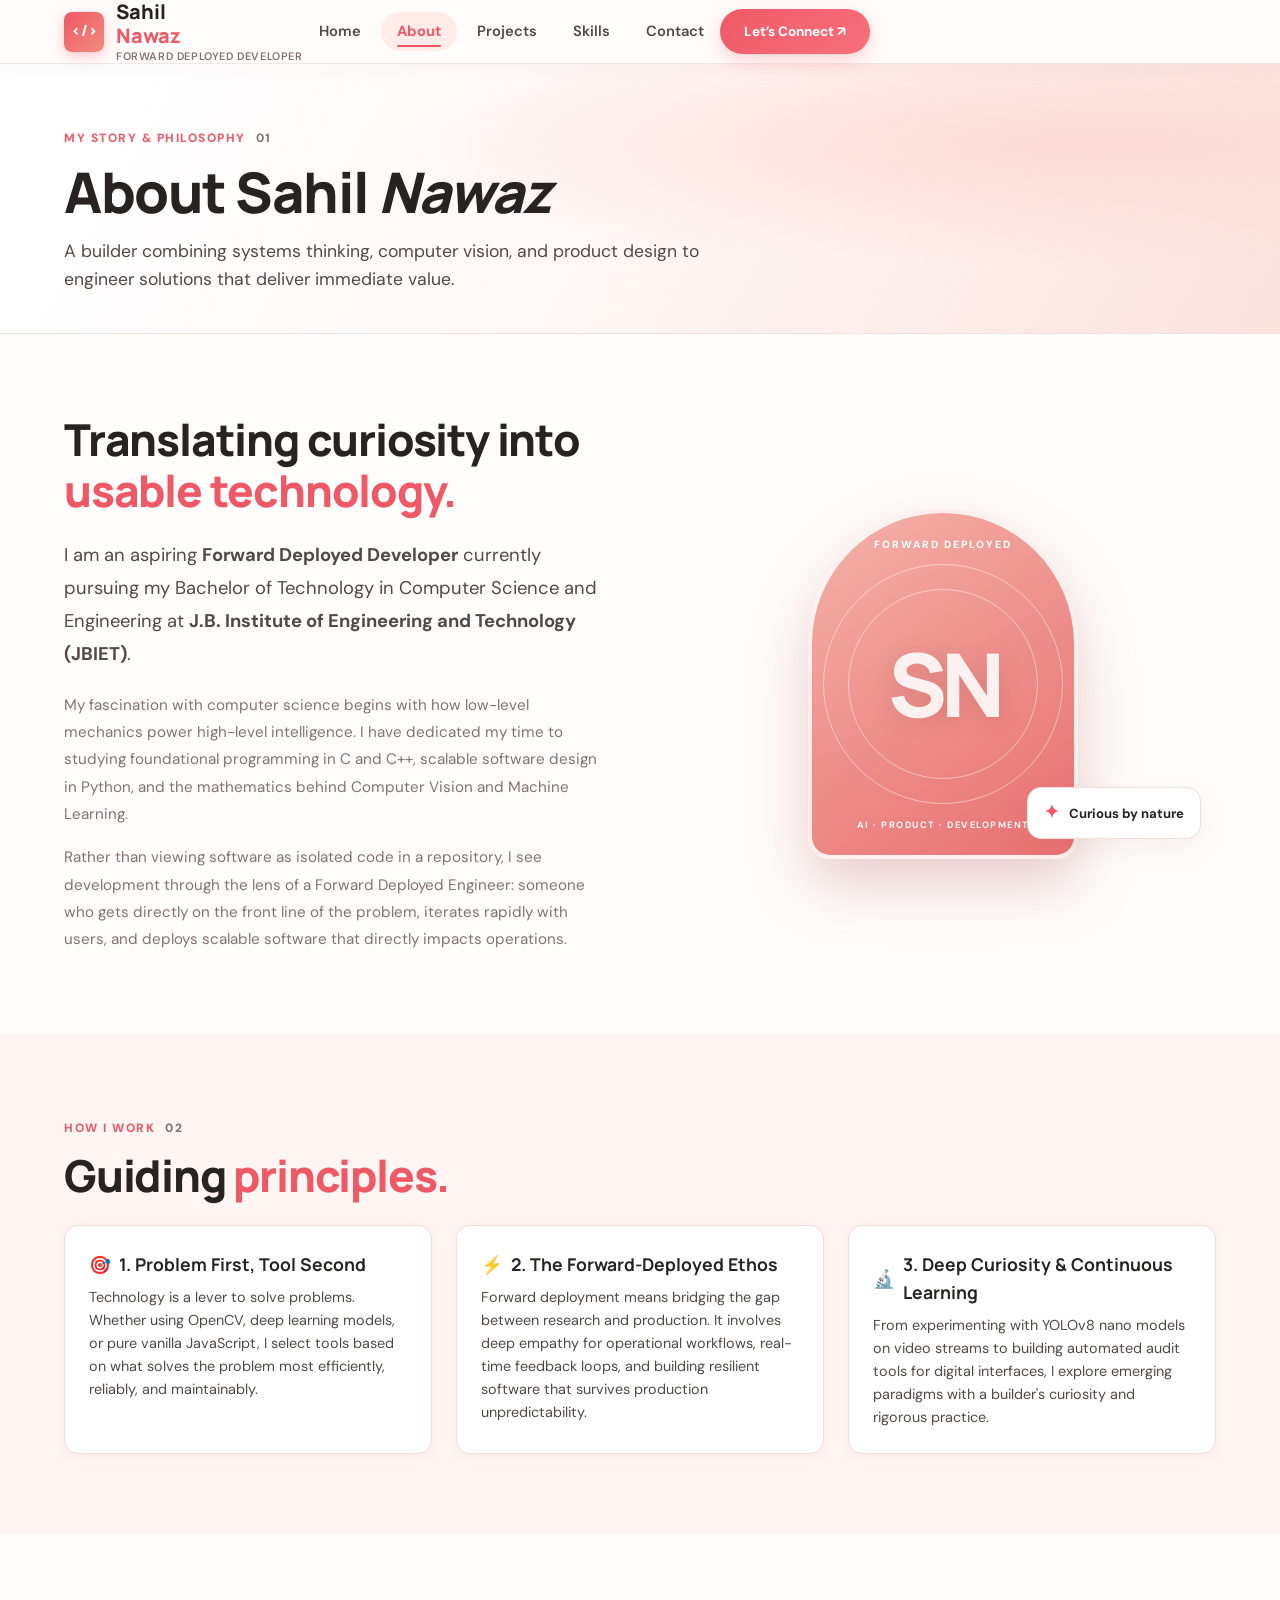
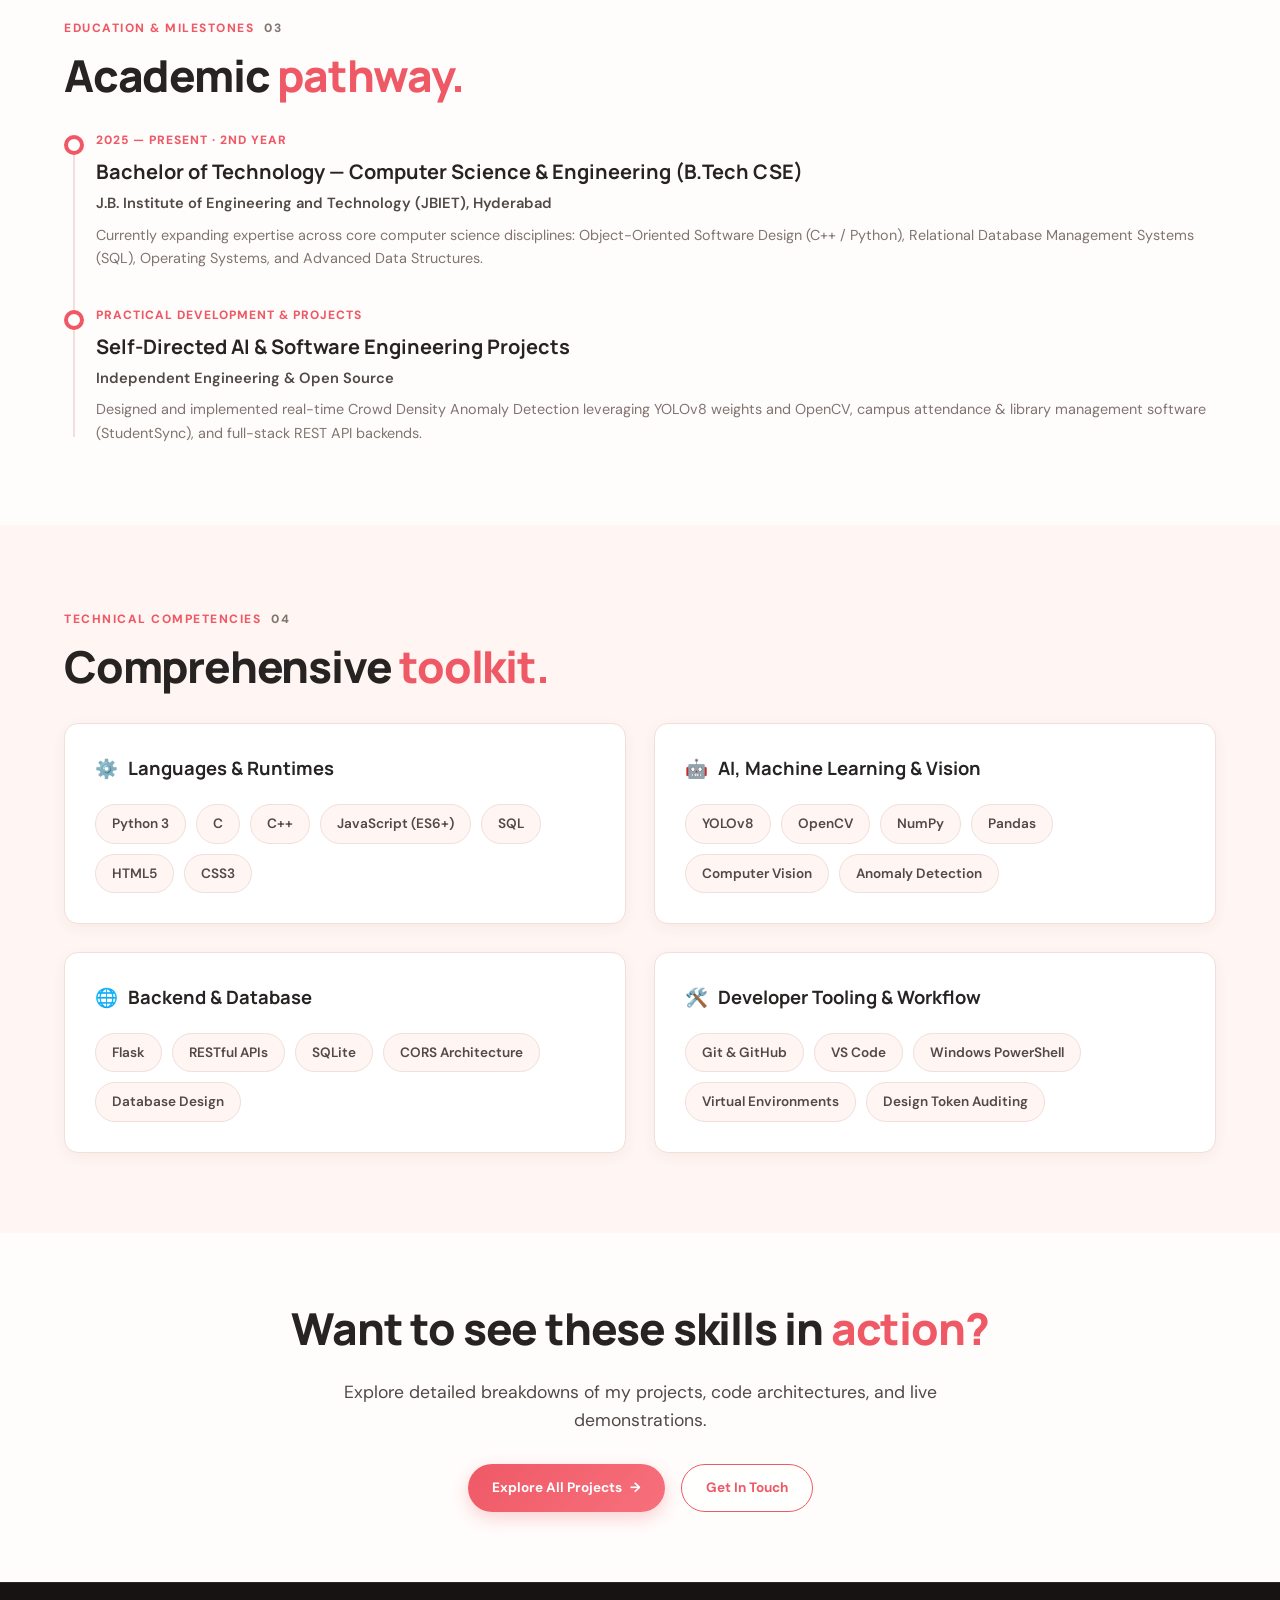
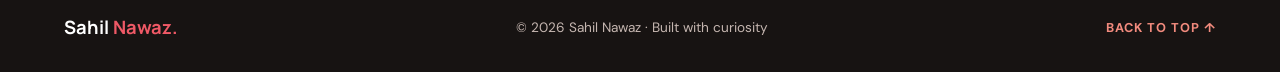
==== frontend/about.html @ 77278b0f "feat: complete initial portfolio with responsive navbar and premium hero section" ====
<!DOCTYPE html>
<html lang="en">
<head>
  <meta charset="UTF-8">
  <meta name="viewport" content="width=device-width, initial-scale=1.0">
  <meta name="description" content="About Sahil Nawaz — Forward Deployed Developer, AI enthusiast, and Computer Science student at JBIET.">
  <title>About | Sahil Nawaz — Forward Deployed Developer</title>

  <!-- Google Fonts: Manrope & DM Sans -->
  <link rel="preconnect" href="https://fonts.googleapis.com">
  <link rel="preconnect" href="https://fonts.gstatic.com" crossorigin>
  <link href="https://fonts.googleapis.com/css2?family=DM+Sans:ital,opsz,wght@0,9..40,400;0,9..40,500;0,9..40,600;0,9..40,700;1,9..40,400&family=Manrope:wght@400;500;600;700;800&display=swap" rel="stylesheet">

  <link rel="stylesheet" href="css/style.css">
</head>
<body>

  <!-- Site Navigation -->
  <header class="site-header">
    <div class="container site-nav">
      <a href="index.html" class="logo">
        <span class="logo-badge">&lt;/&gt;</span>
        <span class="logo-text">
          Sahil <b>Nawaz</b>
          <small>Forward Deployed Developer</small>
        </span>
      </a>

      <button class="menu-toggle" aria-label="Toggle Navigation Menu">☰</button>

      <nav class="nav-links">
        <a href="index.html" class="nav-link">Home</a>
        <a href="about.html" class="nav-link active">About</a>
        <a href="projects.html" class="nav-link">Projects</a>
        <a href="index.html#skills" class="nav-link">Skills</a>
        <a href="index.html#contact" class="nav-link">Contact</a>
      </nav>

      <div class="nav-actions">
        <a href="index.html#contact" class="btn-primary">Let’s Connect ↗</a>
      </div>
    </div>
  </header>

  <main>
    <!-- Page Hero Banner -->
    <section class="page-hero">
      <div class="container">
        <div class="section-label">MY STORY & PHILOSOPHY <span>01</span></div>
        <h1 class="page-hero-title">About Sahil <em>Nawaz</em></h1>
        <p class="page-hero-subtitle">
          A builder combining systems thinking, computer vision, and product design to engineer solutions that deliver immediate value.
        </p>
      </div>
    </section>

    <!-- Bio & Background Details -->
    <section class="section-wrapper">
      <div class="container">
        <div class="about-grid">
          <div>
            <h2 class="section-heading">Translating curiosity into <em>usable technology.</em></h2>
            <p class="about-lead">
              I am an aspiring <strong>Forward Deployed Developer</strong> currently pursuing my Bachelor of Technology in Computer Science and Engineering at <strong>J.B. Institute of Engineering and Technology (JBIET)</strong>.
            </p>
            <p class="about-details" style="margin-bottom: 16px;">
              My fascination with computer science begins with how low-level mechanics power high-level intelligence. I have dedicated my time to studying foundational programming in C and C++, scalable software design in Python, and the mathematics behind Computer Vision and Machine Learning.
            </p>
            <p class="about-details">
              Rather than viewing software as isolated code in a repository, I see development through the lens of a Forward Deployed Engineer: someone who gets directly on the front line of the problem, iterates rapidly with users, and deploys scalable software that directly impacts operations.
            </p>
          </div>

          <div class="about-visual-wrap">
            <div class="profile-art">
              <span class="profile-tag">FORWARD DEPLOYED</span>
              <div class="profile-initials">SN</div>
              <small class="profile-subtag">AI · PRODUCT · DEVELOPMENT</small>
            </div>
            <div class="floating-chip chip-about-1">
              <b>✦</b>
              <span>Curious by nature</span>
            </div>
          </div>
        </div>
      </div>
    </section>

    <!-- Core Philosophy Cards -->
    <section class="section-wrapper section-alt">
      <div class="container">
        <div class="section-label">HOW I WORK <span>02</span></div>
        <h2 class="section-heading">Guiding <em>principles.</em></h2>

        <div class="project-grid">
          <div class="about-feature-box">
            <h4><span>🎯</span> 1. Problem First, Tool Second</h4>
            <p>Technology is a lever to solve problems. Whether using OpenCV, deep learning models, or pure vanilla JavaScript, I select tools based on what solves the problem most efficiently, reliably, and maintainably.</p>
          </div>

          <div class="about-feature-box">
            <h4><span>⚡</span> 2. The Forward-Deployed Ethos</h4>
            <p>Forward deployment means bridging the gap between research and production. It involves deep empathy for operational workflows, real-time feedback loops, and building resilient software that survives production unpredictability.</p>
          </div>

          <div class="about-feature-box">
            <h4><span>🔬</span> 3. Deep Curiosity & Continuous Learning</h4>
            <p>From experimenting with YOLOv8 nano models on video streams to building automated audit tools for digital interfaces, I explore emerging paradigms with a builder's curiosity and rigorous practice.</p>
          </div>
        </div>
      </div>
    </section>

    <!-- Detailed Education & Academic Journey -->
    <section class="section-wrapper">
      <div class="container">
        <div class="section-label">EDUCATION & MILESTONES <span>03</span></div>
        <h2 class="section-heading">Academic <em>pathway.</em></h2>

        <div class="timeline">
          <div class="timeline-item">
            <div class="timeline-dot"></div>
            <div class="timeline-date">2025 — PRESENT · 2ND YEAR</div>
            <h3 class="timeline-title">Bachelor of Technology — Computer Science & Engineering (B.Tech CSE)</h3>
            <div class="timeline-institution">J.B. Institute of Engineering and Technology (JBIET), Hyderabad</div>
            <p class="timeline-desc">
              Currently expanding expertise across core computer science disciplines: Object-Oriented Software Design (C++ / Python), Relational Database Management Systems (SQL), Operating Systems, and Advanced Data Structures.
            </p>
          </div>

          <div class="timeline-item">
            <div class="timeline-dot"></div>
            <div class="timeline-date">PRACTICAL DEVELOPMENT & PROJECTS</div>
            <h3 class="timeline-title">Self-Directed AI & Software Engineering Projects</h3>
            <div class="timeline-institution">Independent Engineering & Open Source</div>
            <p class="timeline-desc">
              Designed and implemented real-time Crowd Density Anomaly Detection leveraging YOLOv8 weights and OpenCV, campus attendance & library management software (StudentSync), and full-stack REST API backends.
            </p>
          </div>
        </div>
      </div>
    </section>

    <!-- Technical Competencies Table -->
    <section class="section-wrapper section-alt">
      <div class="container">
        <div class="section-label">TECHNICAL COMPETENCIES <span>04</span></div>
        <h2 class="section-heading">Comprehensive <em>toolkit.</em></h2>

        <div class="skills-grid">
          <div class="skill-category-card">
            <h3><span>⚙️</span> Languages & Runtimes</h3>
            <div class="skill-badges">
              <span class="skill-badge">Python 3</span>
              <span class="skill-badge">C</span>
              <span class="skill-badge">C++</span>
              <span class="skill-badge">JavaScript (ES6+)</span>
              <span class="skill-badge">SQL</span>
              <span class="skill-badge">HTML5</span>
              <span class="skill-badge">CSS3</span>
            </div>
          </div>

          <div class="skill-category-card">
            <h3><span>🤖</span> AI, Machine Learning & Vision</h3>
            <div class="skill-badges">
              <span class="skill-badge">YOLOv8</span>
              <span class="skill-badge">OpenCV</span>
              <span class="skill-badge">NumPy</span>
              <span class="skill-badge">Pandas</span>
              <span class="skill-badge">Computer Vision</span>
              <span class="skill-badge">Anomaly Detection</span>
            </div>
          </div>

          <div class="skill-category-card">
            <h3><span>🌐</span> Backend & Database</h3>
            <div class="skill-badges">
              <span class="skill-badge">Flask</span>
              <span class="skill-badge">RESTful APIs</span>
              <span class="skill-badge">SQLite</span>
              <span class="skill-badge">CORS Architecture</span>
              <span class="skill-badge">Database Design</span>
            </div>
          </div>

          <div class="skill-category-card">
            <h3><span>🛠️</span> Developer Tooling & Workflow</h3>
            <div class="skill-badges">
              <span class="skill-badge">Git & GitHub</span>
              <span class="skill-badge">VS Code</span>
              <span class="skill-badge">Windows PowerShell</span>
              <span class="skill-badge">Virtual Environments</span>
              <span class="skill-badge">Design Token Auditing</span>
            </div>
          </div>
        </div>
      </div>
    </section>

    <!-- CTA Section -->
    <section class="section-wrapper" style="text-align: center; padding: 70px 0;">
      <div class="container">
        <h2 class="section-heading">Want to see these skills in <em>action?</em></h2>
        <p style="color: var(--text-body); max-width: 600px; margin: 0 auto 30px; font-size: 1.1rem;">
          Explore detailed breakdowns of my projects, code architectures, and live demonstrations.
        </p>
        <div style="display: flex; justify-content: center; gap: 16px; flex-wrap: wrap;">
          <a href="projects.html" class="btn-primary">Explore All Projects <span>→</span></a>
          <a href="index.html#contact" class="btn-secondary">Get In Touch</a>
        </div>
      </div>
    </section>
  </main>

  <!-- Footer -->
  <footer class="site-footer">
    <div class="container footer-content">
      <div class="footer-brand">
        <b>Sahil <em>Nawaz.</em></b>
      </div>
      <div>
        <span>© <span id="current-year"></span> Sahil Nawaz · Built with curiosity</span>
      </div>
      <div>
        <a href="#" class="footer-back-to-top">BACK TO TOP ↑</a>
      </div>
    </div>
  </footer>

  <script src="js/script.js"></script>
</body>
</html>
---- frontend/css/style.css ----
/* ==========================================================================
   Sahil Nawaz Portfolio — Modern Aesthetic Stylesheet
   ========================================================================== */

:root {
  --primary: #ef5966;
  --primary-hover: #df4452;
  --primary-soft: #ffece8;
  --accent: #f28b7e;
  --accent-light: #fbe5e0;
  --dark: #201b19;
  --dark-surface: #2d2725;
  --dark-muted: #433c3a;
  --text-main: #262322;
  --text-body: #514945;
  --text-muted: #81746f;
  --text-light: #c5b6b0;
  --bg-body: #fffdfc;
  --bg-subtle: #fff5f2;
  --bg-card: #ffffff;
  --border: #f0dfda;
  --border-focus: #ef6d5f;
  --shadow-sm: 0 4px 14px rgba(107, 60, 48, 0.05);
  --shadow-md: 0 10px 28px rgba(156, 85, 67, 0.08);
  --shadow-lg: 0 20px 45px rgba(156, 85, 67, 0.12);
  --font-sans: "DM Sans", -apple-system, BlinkMacSystemFont, "Segoe UI", Roboto, sans-serif;
  --font-heading: "Manrope", sans-serif;
  --radius-sm: 8px;
  --radius-md: 14px;
  --radius-lg: 24px;
  --radius-full: 9999px;
  --transition: all 0.25s cubic-bezier(0.16, 1, 0.3, 1);
}

/* Global Reset & Base */
*, *::before, *::after {
  box-sizing: border-box;
  margin: 0;
  padding: 0;
}

html {
  scroll-behavior: smooth;
  font-size: 16px;
}

section[id] {
  scroll-margin-top: 85px;
}

body {
  font-family: var(--font-sans);
  color: var(--text-main);
  background-color: var(--bg-body);
  line-height: 1.6;
  -webkit-font-smoothing: antialiased;
  -moz-osx-font-smoothing: grayscale;
  overflow-x: hidden;
}

a {
  color: inherit;
  text-decoration: none;
  transition: var(--transition);
}

img {
  max-width: 100%;
  height: auto;
  display: block;
}

button, input, textarea {
  font-family: inherit;
  border: none;
  outline: none;
}

button {
  cursor: pointer;
}

/* Container */
.container {
  width: min(1200px, 90%);
  margin: 0 auto;
}

/* ==========================================================================
   Navigation — Step 02 Premium Coral-Pink Responsive Navbar
   ========================================================================== */
.site-header {
  position: sticky;
  top: 0;
  left: 0;
  width: 100%;
  z-index: 1000;
  background: rgba(255, 253, 252, 0.92);
  backdrop-filter: blur(14px);
  -webkit-backdrop-filter: blur(14px);
  border-bottom: 1px solid rgba(240, 223, 218, 0.7);
  box-shadow: 0 4px 20px rgba(107, 60, 48, 0.04);
  transition: background-color 0.3s ease, box-shadow 0.3s ease, border-color 0.3s ease;
}

.site-header.scrolled {
  background: rgba(255, 253, 252, 0.98);
  box-shadow: 0 8px 30px rgba(107, 60, 48, 0.08);
  border-bottom-color: rgba(239, 89, 102, 0.2);
}

.header-container {
  height: 80px;
  display: flex;
  align-items: center;
  justify-content: space-between;
  gap: 24px;
}

/* Brand / Logo */
.logo {
  display: inline-flex;
  align-items: center;
  gap: 12px;
  font-family: var(--font-heading);
  font-weight: 800;
  font-size: 1.25rem;
  color: var(--text-main);
  text-decoration: none;
  flex-shrink: 0;
  transition: transform 0.25s ease;
}

.logo:hover {
  transform: translateY(-1px);
}

.logo-badge {
  background: linear-gradient(135deg, var(--primary), var(--accent));
  color: #ffffff;
  width: 40px;
  height: 40px;
  border-radius: var(--radius-sm);
  display: grid;
  place-items: center;
  font-size: 0.95rem;
  font-weight: 800;
  box-shadow: 0 4px 14px rgba(239, 89, 102, 0.35);
  transition: transform 0.3s ease, box-shadow 0.3s ease;
}

.logo:hover .logo-badge {
  transform: rotate(-6deg) scale(1.05);
  box-shadow: 0 6px 18px rgba(239, 89, 102, 0.45);
}

.logo-text {
  display: flex;
  flex-direction: column;
  line-height: 1.2;
}

.logo-text b {
  color: var(--primary);
  font-weight: 800;
}

.logo-text small {
  font-family: var(--font-sans);
  font-size: 0.68rem;
  font-weight: 600;
  color: var(--text-muted);
  letter-spacing: 0.6px;
  text-transform: uppercase;
  margin-top: 2px;
}

/* Primary Navigation Bar */
.site-nav {
  display: flex;
  align-items: center;
}

.nav-list {
  display: flex;
  align-items: center;
  list-style: none;
  gap: 8px;
  margin: 0;
  padding: 0;
}

.nav-item {
  position: relative;
}

/* Nav Links & Coral-Pink Hover Effects */
.nav-link {
  display: inline-block;
  padding: 8px 16px;
  font-size: 0.92rem;
  font-weight: 600;
  color: var(--text-body);
  text-decoration: none;
  border-radius: var(--radius-full);
  position: relative;
  transition: color 0.25s ease, background-color 0.25s ease;
}

/* Animated Underline Expansion */
.nav-link::after {
  content: "";
  position: absolute;
  bottom: 4px;
  left: 16px;
  right: 16px;
  height: 2px;
  background: var(--primary);
  border-radius: 2px;
  transform: scaleX(0);
  transform-origin: center;
  transition: transform 0.25s cubic-bezier(0.16, 1, 0.3, 1);
}

.nav-link:hover {
  color: var(--primary);
  background-color: var(--primary-soft);
}

.nav-link:hover::after {
  transform: scaleX(1);
}

/* Active State */
.nav-link.active {
  color: var(--primary);
  background-color: var(--primary-soft);
  font-weight: 700;
}

.nav-link.active::after {
  transform: scaleX(1);
}

/* Header Action / CTA */
.header-cta {
  display: flex;
  align-items: center;
  flex-shrink: 0;
}

.mobile-nav-cta {
  display: none;
}

.btn-primary {
  background: linear-gradient(135deg, var(--primary), #f7707c);
  color: #ffffff;
  padding: 12px 24px;
  border-radius: var(--radius-full);
  font-size: 0.85rem;
  font-weight: 700;
  display: inline-flex;
  align-items: center;
  gap: 8px;
  box-shadow: 0 6px 18px rgba(239, 89, 102, 0.28);
  transition: transform 0.25s ease, box-shadow 0.25s ease, opacity 0.25s ease;
  text-decoration: none;
}

.btn-primary:hover {
  transform: translateY(-2px);
  box-shadow: 0 10px 24px rgba(239, 89, 102, 0.4);
  color: #ffffff;
}

.btn-secondary {
  background: rgba(255, 255, 255, 0.85);
  color: var(--primary);
  border: 1px solid var(--primary);
  padding: 12px 24px;
  border-radius: var(--radius-full);
  font-size: 0.85rem;
  font-weight: 700;
  display: inline-flex;
  align-items: center;
  gap: 8px;
  transition: var(--transition);
  text-decoration: none;
}

.btn-secondary:hover {
  background: var(--primary-soft);
  transform: translateY(-2px);
}

/* Mobile Hamburger Toggle */
.menu-toggle {
  display: none;
  background: transparent;
  border: 1px solid var(--border);
  border-radius: var(--radius-sm);
  width: 44px;
  height: 44px;
  padding: 0;
  align-items: center;
  justify-content: center;
  color: var(--text-main);
  cursor: pointer;
  transition: background-color 0.25s ease, border-color 0.25s ease, color 0.25s ease;
}

.menu-toggle:hover {
  background-color: var(--primary-soft);
  border-color: var(--primary);
  color: var(--primary);
}

.menu-icon {
  font-size: 1.35rem;
  line-height: 1;
  transition: transform 0.25s ease;
}

/* ==========================================================================
   Hero Section
   ========================================================================== */
.hero-section {
  padding: 70px 0 60px;
  background: radial-gradient(ellipse at 85% 30%, #fcdcd7 0%, transparent 46%),
              linear-gradient(120deg, #ffffff 10%, #fff7f5 50%, #fae2dd 100%);
  position: relative;
  overflow: hidden;
}

.hero-grid {
  display: grid;
  grid-template-columns: 1.15fr 0.85fr;
  align-items: center;
  gap: 40px;
}

.hero-badge {
  display: inline-flex;
  align-items: center;
  gap: 8px;
  background: var(--primary-soft);
  border: 1px solid rgba(239, 89, 102, 0.2);
  border-radius: var(--radius-full);
  padding: 8px 16px;
  font-size: 0.75rem;
  font-weight: 800;
  letter-spacing: 1.2px;
  color: var(--primary);
  text-transform: uppercase;
  margin-bottom: 20px;
}

.pulse-dot {
  width: 8px;
  height: 8px;
  background-color: var(--primary);
  border-radius: 50%;
  animation: pulse 2s infinite;
}

@keyframes pulse {
  0% { transform: scale(0.95); box-shadow: 0 0 0 0 rgba(239, 89, 102, 0.7); }
  70% { transform: scale(1); box-shadow: 0 0 0 8px rgba(239, 89, 102, 0); }
  100% { transform: scale(0.95); box-shadow: 0 0 0 0 rgba(239, 89, 102, 0); }
}

.hero-title {
  font-family: var(--font-heading);
  font-size: clamp(2.75rem, 5.5vw, 4.5rem);
  font-weight: 800;
  line-height: 1.05;
  letter-spacing: -2px;
  margin-bottom: 12px;
  color: var(--text-main);
}

.hero-title em {
  font-style: normal;
  color: var(--primary);
}

.hero-subtitle {
  font-family: var(--font-heading);
  font-size: clamp(1.3rem, 2.5vw, 1.85rem);
  font-weight: 700;
  color: var(--text-body);
  letter-spacing: -0.5px;
  margin-bottom: 18px;
}

.hero-divider {
  width: 70px;
  height: 4px;
  background: var(--accent);
  border-radius: 2px;
  margin-bottom: 22px;
}

.hero-description {
  font-size: 1.05rem;
  line-height: 1.8;
  color: var(--text-body);
  max-width: 580px;
  margin-bottom: 30px;
}

.hero-description strong {
  color: var(--primary);
}

.hero-actions,
.hero-cta {
  display: flex;
  flex-wrap: wrap;
  gap: 16px;
  margin-bottom: 30px;
}

.hero-socials {
  display: flex;
  align-items: center;
  gap: 20px;
  font-size: 0.85rem;
  font-weight: 700;
}

.hero-socials a {
  color: var(--text-muted);
  display: inline-flex;
  align-items: center;
  gap: 4px;
}

.hero-socials a:hover {
  color: var(--primary);
}

/* Hero Right Showcase */
.hero-visual {
  position: relative;
  display: grid;
  place-items: center;
  min-height: 440px;
}

.halo-ring {
  position: absolute;
  width: 360px;
  height: 360px;
  border: 2px dashed rgba(255, 255, 255, 0.9);
  border-radius: 50%;
  pointer-events: none;
}

.dotted-pattern {
  position: absolute;
  width: 400px;
  height: 220px;
  background-image: radial-gradient(rgba(255, 255, 255, 0.7) 2px, transparent 2px);
  background-size: 12px 12px;
  pointer-events: none;
}

/* Pure CSS Geometric Profile Artwork (No external image needed) */
.profile-art {
  width: 270px;
  height: 350px;
  border-radius: 145px 145px 24px 24px;
  background: linear-gradient(145deg, #f4b2a8, #e86f70);
  box-shadow: 0 25px 60px rgba(169, 78, 73, 0.28);
  display: flex;
  align-items: center;
  justify-content: center;
  position: relative;
  overflow: hidden;
  border: 4px solid rgba(255, 255, 255, 0.85);
}

.profile-art::before,
.profile-art::after {
  content: "";
  position: absolute;
  border: 1px solid rgba(255, 255, 255, 0.45);
  border-radius: 50%;
  pointer-events: none;
}

.profile-art::before {
  width: 240px;
  height: 240px;
}

.profile-art::after {
  width: 190px;
  height: 190px;
}

.profile-initials {
  font-family: var(--font-heading);
  font-size: 5.5rem;
  font-weight: 800;
  color: rgba(255, 255, 255, 0.88);
  letter-spacing: -6px;
  user-select: none;
  z-index: 2;
  text-shadow: 0 4px 20px rgba(169, 78, 73, 0.25);
}

.profile-tag {
  position: absolute;
  top: 24px;
  color: #ffffff;
  font-size: 0.65rem;
  font-weight: 800;
  letter-spacing: 2px;
  text-transform: uppercase;
  z-index: 2;
}

.profile-subtag {
  position: absolute;
  bottom: 22px;
  color: rgba(255, 255, 255, 0.95);
  font-size: 0.58rem;
  font-weight: 700;
  letter-spacing: 1.5px;
  text-transform: uppercase;
  z-index: 2;
}

.about-visual-wrap {
  position: relative;
  display: grid;
  place-items: center;
}

.chip-about-1 {
  bottom: 20px;
  right: 15px;
}

/* Floating Badges */
.floating-chip {
  position: absolute;
  background: #ffffff;
  border: 1px solid var(--border);
  padding: 10px 16px;
  border-radius: var(--radius-md);
  box-shadow: var(--shadow-md);
  display: flex;
  align-items: center;
  gap: 10px;
  font-size: 0.82rem;
  font-weight: 700;
  animation: float 4s ease-in-out infinite alternate;
  z-index: 3;
}

.floating-chip b {
  font-size: 1.15rem;
  color: var(--primary);
}

.chip-1 {
  top: 40px;
  left: 0;
}

.chip-2 {
  top: 130px;
  right: -10px;
  animation-delay: -1.5s;
}

.chip-3 {
  bottom: 60px;
  right: 10px;
  animation-delay: -3s;
}

.profile-quote-card {
  position: absolute;
  bottom: 0px;
  left: 10px;
  background: #ffffff;
  padding: 12px 18px;
  border-radius: var(--radius-md);
  box-shadow: var(--shadow-md);
  border: 1px solid var(--border);
  display: flex;
  align-items: center;
  gap: 12px;
  z-index: 4;
}

.quote-icon {
  color: #f59e0b;
  font-size: 1.4rem;
}

.quote-text b {
  display: block;
  font-family: var(--font-heading);
  font-size: 0.88rem;
  color: var(--text-main);
}

.quote-text small {
  font-size: 0.75rem;
  color: var(--text-muted);
}

@keyframes float {
  0% { transform: translateY(0px); }
  100% { transform: translateY(-8px); }
}

/* ==========================================================================
   Highlights / Stats Bar
   ========================================================================== */
.highlights-bar {
  margin-top: -30px;
  position: relative;
  z-index: 5;
  margin-bottom: 70px;
}

.highlights-grid {
  display: grid;
  grid-template-columns: repeat(4, 1fr);
  gap: 18px;
}

.highlight-card {
  background: var(--bg-card);
  border: 1px solid var(--border);
  border-radius: var(--radius-md);
  padding: 20px 22px;
  box-shadow: var(--shadow-sm);
  display: flex;
  align-items: center;
  gap: 16px;
  transition: var(--transition);
}

.highlight-card:hover {
  transform: translateY(-3px);
  box-shadow: var(--shadow-md);
  border-color: var(--accent);
}

.highlight-icon {
  font-size: 1.8rem;
  color: var(--primary);
  background: var(--primary-soft);
  width: 48px;
  height: 48px;
  border-radius: var(--radius-sm);
  display: grid;
  place-items: center;
  flex-shrink: 0;
}

.highlight-card b {
  display: block;
  font-family: var(--font-heading);
  font-size: 0.95rem;
  font-weight: 700;
  color: var(--text-main);
}

.highlight-card small {
  display: block;
  font-size: 0.78rem;
  color: var(--text-muted);
  margin-top: 2px;
}

/* ==========================================================================
   General Section Components
   ========================================================================== */
.section-wrapper {
  padding: 80px 0;
}

.section-alt {
  background-color: var(--bg-subtle);
}

.section-label {
  display: inline-flex;
  align-items: center;
  gap: 10px;
  font-size: 0.75rem;
  font-weight: 800;
  letter-spacing: 1.5px;
  color: var(--primary);
  text-transform: uppercase;
  margin-bottom: 12px;
}

.section-label span {
  color: var(--text-muted);
}

.section-heading {
  font-family: var(--font-heading);
  font-size: clamp(2rem, 3.8vw, 2.75rem);
  font-weight: 800;
  letter-spacing: -1.2px;
  line-height: 1.15;
  margin-bottom: 24px;
}

.section-heading em {
  font-style: normal;
  color: var(--primary);
}

/* ==========================================================================
   About Section & About Page Styles
   ========================================================================== */
.about-grid {
  display: grid;
  grid-template-columns: 1fr 1fr;
  gap: 60px;
  align-items: center;
}

.about-lead {
  font-size: 1.15rem;
  line-height: 1.8;
  color: var(--text-body);
  margin-bottom: 20px;
}

.about-details {
  font-size: 0.95rem;
  line-height: 1.8;
  color: var(--text-muted);
}

.about-features {
  display: grid;
  grid-template-columns: 1fr;
  gap: 20px;
}

.about-feature-box {
  background: #ffffff;
  border: 1px solid var(--border);
  border-radius: var(--radius-md);
  padding: 24px;
  box-shadow: var(--shadow-sm);
  transition: var(--transition);
}

.about-feature-box:hover {
  border-color: var(--accent);
  box-shadow: var(--shadow-md);
}

.about-feature-box h4 {
  font-family: var(--font-heading);
  font-size: 1.1rem;
  font-weight: 700;
  margin-bottom: 8px;
  color: var(--text-main);
  display: flex;
  align-items: center;
  gap: 8px;
}

.about-feature-box p {
  font-size: 0.9rem;
  color: var(--text-body);
}

/* Timeline */
.timeline {
  position: relative;
  padding-left: 32px;
  margin-top: 30px;
}

.timeline::before {
  content: "";
  position: absolute;
  left: 9px;
  top: 8px;
  bottom: 8px;
  width: 2px;
  background-color: var(--border);
}

.timeline-item {
  position: relative;
  margin-bottom: 36px;
}

.timeline-item:last-child {
  margin-bottom: 0;
}

.timeline-dot {
  position: absolute;
  left: -32px;
  top: 4px;
  width: 20px;
  height: 20px;
  border-radius: 50%;
  background-color: #ffffff;
  border: 4px solid var(--primary);
}

.timeline-date {
  font-size: 0.75rem;
  font-weight: 800;
  letter-spacing: 1px;
  color: var(--primary);
  text-transform: uppercase;
  margin-bottom: 6px;
}

.timeline-title {
  font-family: var(--font-heading);
  font-size: 1.25rem;
  font-weight: 700;
  margin-bottom: 4px;
}

.timeline-institution {
  font-size: 0.92rem;
  font-weight: 600;
  color: var(--text-body);
  margin-bottom: 8px;
}

.timeline-desc {
  font-size: 0.9rem;
  color: var(--text-muted);
}

/* ==========================================================================
   Skills Section
   ========================================================================== */
.skills-grid {
  display: grid;
  grid-template-columns: repeat(2, 1fr);
  gap: 28px;
  margin-top: 32px;
}

.skill-category-card {
  background: #ffffff;
  border: 1px solid var(--border);
  border-radius: var(--radius-md);
  padding: 30px;
  box-shadow: var(--shadow-sm);
  transition: var(--transition);
}

.skill-category-card:hover {
  box-shadow: var(--shadow-md);
  border-color: var(--accent);
}

.skill-category-card h3 {
  font-family: var(--font-heading);
  font-size: 1.15rem;
  font-weight: 700;
  margin-bottom: 20px;
  color: var(--text-main);
  display: flex;
  align-items: center;
  gap: 10px;
}

.skill-badges {
  display: flex;
  flex-wrap: wrap;
  gap: 10px;
}

.skill-badge {
  background: var(--bg-subtle);
  border: 1px solid var(--border);
  padding: 8px 16px;
  border-radius: var(--radius-full);
  font-size: 0.85rem;
  font-weight: 600;
  color: var(--text-body);
  transition: var(--transition);
}

.skill-badge:hover {
  background: var(--primary-soft);
  color: var(--primary);
  border-color: var(--primary);
  transform: translateY(-2px);
}

.interest-list {
  list-style: none;
  display: grid;
  grid-template-columns: 1fr 1fr;
  gap: 12px;
}

.interest-list li {
  font-size: 0.88rem;
  color: var(--text-body);
  display: flex;
  align-items: center;
  gap: 8px;
}

.interest-list li::before {
  content: "✦";
  color: var(--primary);
  font-size: 0.8rem;
}

/* ==========================================================================
   Projects Section & Projects Page
   ========================================================================== */
.projects-header {
  display: flex;
  justify-content: space-between;
  align-items: flex-end;
  margin-bottom: 36px;
  flex-wrap: wrap;
  gap: 20px;
}

.projects-filter-bar {
  display: flex;
  flex-wrap: wrap;
  gap: 10px;
  margin-bottom: 32px;
}

.filter-btn {
  background: #ffffff;
  border: 1px solid var(--border);
  padding: 10px 20px;
  border-radius: var(--radius-full);
  font-size: 0.85rem;
  font-weight: 600;
  color: var(--text-muted);
  transition: var(--transition);
}

.filter-btn:hover,
.filter-btn.active {
  background: var(--primary);
  color: #ffffff;
  border-color: var(--primary);
  box-shadow: 0 4px 14px rgba(239, 89, 102, 0.25);
}

.project-grid {
  display: grid;
  grid-template-columns: repeat(3, 1fr);
  gap: 24px;
}

.project-card {
  background: #ffffff;
  border: 1px solid var(--border);
  border-radius: var(--radius-md);
  overflow: hidden;
  box-shadow: var(--shadow-sm);
  display: flex;
  flex-direction: column;
  transition: var(--transition);
}

.project-card:hover {
  transform: translateY(-6px);
  box-shadow: var(--shadow-lg);
  border-color: var(--accent);
}

/* Project Visual Headers */
.project-banner {
  height: 200px;
  position: relative;
  display: flex;
  flex-direction: column;
  align-items: center;
  justify-content: center;
  overflow: hidden;
  padding: 20px;
  text-align: center;
}

.banner-crowd {
  background: linear-gradient(135deg, #f7b4a9, #ed8f84);
  color: #ffffff;
}

.banner-crowd .stat-number {
  font-family: var(--font-heading);
  font-size: 3.2rem;
  font-weight: 800;
  line-height: 1;
}

.banner-crowd .stat-label {
  font-size: 0.72rem;
  letter-spacing: 2px;
  text-transform: uppercase;
  margin-top: 4px;
  opacity: 0.9;
}

.crowd-bars {
  position: absolute;
  bottom: 12px;
  display: flex;
  gap: 6px;
  align-items: flex-end;
}

.crowd-bars span {
  width: 10px;
  background: rgba(255, 255, 255, 0.6);
  border-radius: 3px;
}

.banner-library {
  background: linear-gradient(135deg, #fbe0d8, #e8a295);
}

.library-mockup {
  background: #fffdf6;
  border-radius: var(--radius-sm);
  padding: 18px 24px;
  box-shadow: var(--shadow-md);
  text-align: left;
}

.library-mockup small {
  font-size: 0.65rem;
  letter-spacing: 1.5px;
  color: var(--primary);
  font-weight: 800;
  display: block;
}

.library-mockup b {
  font-family: var(--font-heading);
  font-size: 1.1rem;
  color: var(--text-main);
  display: block;
  margin-top: 4px;
}

.banner-brand {
  background: linear-gradient(135deg, #ffdcd5, #f3a89c);
}

.brand-mockup {
  background: #ffffff;
  padding: 16px 20px;
  border-radius: var(--radius-sm);
  box-shadow: var(--shadow-md);
  display: flex;
  align-items: center;
  gap: 16px;
}

.brand-symbol {
  font-family: var(--font-heading);
  font-size: 2.5rem;
  font-weight: 800;
  color: var(--primary);
  line-height: 1;
}

.brand-palette {
  display: flex;
  flex-direction: column;
  gap: 4px;
}

.palette-swatches {
  display: flex;
  gap: 4px;
}

.palette-swatches span {
  width: 14px;
  height: 14px;
  border-radius: 3px;
}

.banner-api {
  background: linear-gradient(135deg, #372f2d, #201b19);
  color: #5af5c0;
  font-family: monospace;
}

.code-mockup {
  background: rgba(0, 0, 0, 0.4);
  padding: 12px 18px;
  border-radius: 6px;
  font-size: 0.85rem;
  border: 1px solid rgba(255, 255, 255, 0.1);
}

.project-body {
  padding: 24px;
  display: flex;
  flex-direction: column;
  flex-grow: 1;
}

.project-tag {
  font-size: 0.72rem;
  font-weight: 800;
  letter-spacing: 1.2px;
  color: var(--primary);
  text-transform: uppercase;
  margin-bottom: 8px;
}

.project-title {
  font-family: var(--font-heading);
  font-size: 1.25rem;
  font-weight: 700;
  line-height: 1.35;
  margin-bottom: 12px;
  color: var(--text-main);
}

.project-desc {
  font-size: 0.88rem;
  color: var(--text-body);
  line-height: 1.65;
  margin-bottom: 20px;
  flex-grow: 1;
}

.project-tech {
  display: flex;
  flex-wrap: wrap;
  gap: 8px;
  margin-bottom: 24px;
}

.project-tech span {
  background: var(--bg-subtle);
  border: 1px solid var(--border);
  padding: 4px 10px;
  border-radius: var(--radius-full);
  font-size: 0.75rem;
  font-weight: 600;
  color: var(--text-body);
}

.project-links {
  display: flex;
  gap: 12px;
  border-top: 1px solid var(--border);
  padding-top: 16px;
}

.project-link-btn {
  font-size: 0.82rem;
  font-weight: 700;
  color: var(--primary);
  display: inline-flex;
  align-items: center;
  gap: 6px;
}

.project-link-btn:hover {
  text-decoration: underline;
}

/* ==========================================================================
   Contact Section & Form
   ========================================================================== */
.contact-section {
  background-color: var(--dark);
  color: #ffffff;
  padding: 90px 0 70px;
  position: relative;
}

.contact-grid {
  display: grid;
  grid-template-columns: 1fr 1fr;
  gap: 60px;
}

.contact-info .section-label {
  color: var(--accent);
}

.contact-info .section-heading {
  color: #ffffff;
}

.contact-info .section-heading em {
  color: var(--accent);
}

.contact-info p {
  color: var(--text-light);
  font-size: 1.05rem;
  line-height: 1.8;
  margin-bottom: 36px;
}

.contact-channel-list {
  display: flex;
  flex-direction: column;
  gap: 16px;
}

.contact-channel-card {
  background: var(--dark-surface);
  border: 1px solid var(--dark-muted);
  border-radius: var(--radius-md);
  padding: 18px 22px;
  display: flex;
  align-items: center;
  justify-content: space-between;
  transition: var(--transition);
}

.contact-channel-card:hover {
  border-color: var(--accent);
  background: #38302e;
  transform: translateX(4px);
}

.channel-meta small {
  display: block;
  font-size: 0.7rem;
  letter-spacing: 1.5px;
  color: var(--accent);
  text-transform: uppercase;
  margin-bottom: 4px;
}

.channel-meta b {
  font-size: 0.95rem;
  color: #ffffff;
}

.channel-arrow {
  color: var(--accent);
  font-size: 1.2rem;
}

/* Form Styles */
.contact-form-box {
  background: var(--dark-surface);
  border: 1px solid var(--dark-muted);
  border-radius: var(--radius-lg);
  padding: 36px;
  box-shadow: var(--shadow-lg);
}

.contact-form-box h3 {
  font-family: var(--font-heading);
  font-size: 1.5rem;
  font-weight: 700;
  margin-bottom: 8px;
  color: #ffffff;
}

.contact-form-box p {
  font-size: 0.88rem;
  color: var(--text-light);
  margin-bottom: 24px;
}

.form-group {
  margin-bottom: 20px;
}

.form-label {
  display: block;
  font-size: 0.8rem;
  font-weight: 700;
  color: var(--text-light);
  letter-spacing: 0.5px;
  margin-bottom: 8px;
}

.form-control {
  width: 100%;
  background: #201b19;
  border: 1px solid var(--dark-muted);
  border-radius: var(--radius-sm);
  padding: 14px 16px;
  color: #ffffff;
  font-size: 0.95rem;
  transition: var(--transition);
}

.form-control:focus {
  border-color: var(--primary);
  background: #26211f;
  box-shadow: 0 0 0 3px rgba(239, 89, 102, 0.2);
}

.form-control::placeholder {
  color: #796e69;
}

textarea.form-control {
  min-height: 120px;
  resize: vertical;
}

.form-alert {
  padding: 14px 18px;
  border-radius: var(--radius-sm);
  font-size: 0.88rem;
  margin-bottom: 20px;
  display: none;
}

.form-alert.success {
  background: rgba(34, 197, 94, 0.15);
  border: 1px solid rgba(34, 197, 94, 0.4);
  color: #4ade80;
  display: block;
}

.form-alert.error {
  background: rgba(239, 68, 68, 0.15);
  border: 1px solid rgba(239, 68, 68, 0.4);
  color: #f87171;
  display: block;
}

.btn-submit {
  width: 100%;
  background: linear-gradient(135deg, var(--primary), #f7707c);
  color: #ffffff;
  padding: 15px 24px;
  border-radius: var(--radius-sm);
  font-size: 0.95rem;
  font-weight: 700;
  display: flex;
  align-items: center;
  justify-content: center;
  gap: 10px;
  transition: var(--transition);
}

.btn-submit:hover:not(:disabled) {
  opacity: 0.92;
  transform: translateY(-2px);
}

.btn-submit:disabled {
  opacity: 0.6;
  cursor: not-allowed;
}

/* ==========================================================================
   Footer
   ========================================================================== */
.site-footer {
  background-color: #171312;
  border-top: 1px solid #2d2624;
  padding: 30px 0;
  color: var(--text-light);
  font-size: 0.85rem;
}

.footer-content {
  display: flex;
  align-items: center;
  justify-content: space-between;
  flex-wrap: wrap;
  gap: 16px;
}

.footer-brand b {
  font-family: var(--font-heading);
  font-size: 1.15rem;
  color: #ffffff;
}

.footer-brand em {
  font-style: normal;
  color: var(--primary);
}

.footer-back-to-top {
  color: var(--accent);
  font-weight: 700;
  font-size: 0.8rem;
  letter-spacing: 1px;
}

.footer-back-to-top:hover {
  color: #ffffff;
}

/* ==========================================================================
   Page Banners (For About & Projects Pages)
   ========================================================================== */
.page-hero {
  padding: 60px 0 40px;
  background: radial-gradient(ellipse at 85% 30%, #fcdcd7 0%, transparent 46%),
              linear-gradient(120deg, #ffffff 10%, #fff7f5 50%, #fae2dd 100%);
  border-bottom: 1px solid var(--border);
}

.page-hero-title {
  font-family: var(--font-heading);
  font-size: clamp(2.2rem, 4.5vw, 3.5rem);
  font-weight: 800;
  letter-spacing: -1.5px;
  line-height: 1.15;
  margin-bottom: 12px;
}

.page-hero-subtitle {
  font-size: 1.1rem;
  color: var(--text-body);
  max-width: 650px;
}

/* ==========================================================================
   Responsive Media Queries
   ========================================================================== */
@media (max-width: 960px) {
  .hero-grid {
    grid-template-columns: 1fr;
    gap: 50px;
  }

  .hero-visual {
    order: -1;
    min-height: 380px;
  }

  .highlights-grid {
    grid-template-columns: repeat(2, 1fr);
  }

  .project-grid {
    grid-template-columns: repeat(2, 1fr);
  }

  .about-grid,
  .skills-grid,
  .contact-grid {
    grid-template-columns: 1fr;
    gap: 40px;
  }
}

@media (max-width: 1024px) {
  .header-container {
    height: 75px;
  }
  .nav-list {
    gap: 4px;
  }
  .nav-link {
    padding: 7px 12px;
    font-size: 0.88rem;
  }
}

@media (max-width: 768px) {
  .header-container {
    height: 70px;
  }

  .menu-toggle {
    display: inline-flex;
  }

  .header-cta {
    display: none;
  }

  /* Full Width Dropping Glassmorphic Mobile Drawer */
  .site-nav {
    position: absolute;
    top: 70px;
    left: 0;
    width: 100%;
    background: rgba(255, 253, 252, 0.98);
    backdrop-filter: blur(16px);
    -webkit-backdrop-filter: blur(16px);
    border-bottom: 1px solid rgba(240, 223, 218, 0.9);
    box-shadow: 0 16px 35px rgba(107, 60, 48, 0.12);
    flex-direction: column;
    padding: 20px 24px 28px;
    gap: 16px;
    opacity: 0;
    visibility: hidden;
    transform: translateY(-15px);
    transition: opacity 0.3s ease, transform 0.3s ease, visibility 0.3s ease;
    pointer-events: none;
  }

  .site-nav.open {
    opacity: 1;
    visibility: visible;
    transform: translateY(0);
    pointer-events: auto;
  }

  .nav-list {
    flex-direction: column;
    width: 100%;
    gap: 6px;
  }

  .nav-item {
    width: 100%;
  }

  .nav-link {
    display: block;
    width: 100%;
    padding: 12px 18px;
    font-size: 1rem;
    border-radius: var(--radius-sm);
  }

  .nav-link::after {
    display: none;
  }

  .mobile-nav-cta {
    display: block;
    width: 100%;
    margin-top: 6px;
    padding-top: 14px;
    border-top: 1px solid var(--border);
  }

  .mobile-nav-cta .btn-primary {
    width: 100%;
    justify-content: center;
    padding: 13px 20px;
  }

  .project-grid {
    grid-template-columns: 1fr;
  }

  .highlights-grid {
    grid-template-columns: 1fr;
  }

  .hero-section {
    padding: 40px 0 50px;
  }

  .interest-list {
    grid-template-columns: 1fr;
  }
}

/* Mobile Small Devices (<= 540px) */
@media (max-width: 540px) {
  .hero-section {
    padding: 35px 0 45px;
  }

  .hero-title {
    font-size: 2.5rem;
    letter-spacing: -1.5px;
    margin-bottom: 8px;
  }

  .hero-subtitle {
    font-size: 1.25rem;
    margin-bottom: 14px;
  }

  .hero-description {
    font-size: 0.95rem;
    line-height: 1.7;
    margin-bottom: 24px;
  }

  .hero-actions {
    flex-direction: column;
    width: 100%;
    gap: 12px;
  }

  .hero-actions .btn {
    width: 100%;
    justify-content: center;
  }

  .hero-socials {
    flex-wrap: wrap;
    gap: 12px;
    font-size: 0.8rem;
  }

  .hero-visual {
    transform: scale(0.88);
    margin: -20px auto -10px;
    min-height: 350px;
  }

  .halo-ring {
    width: 310px;
    height: 310px;
  }

  .dotted-pattern {
    width: 320px;
  }
}
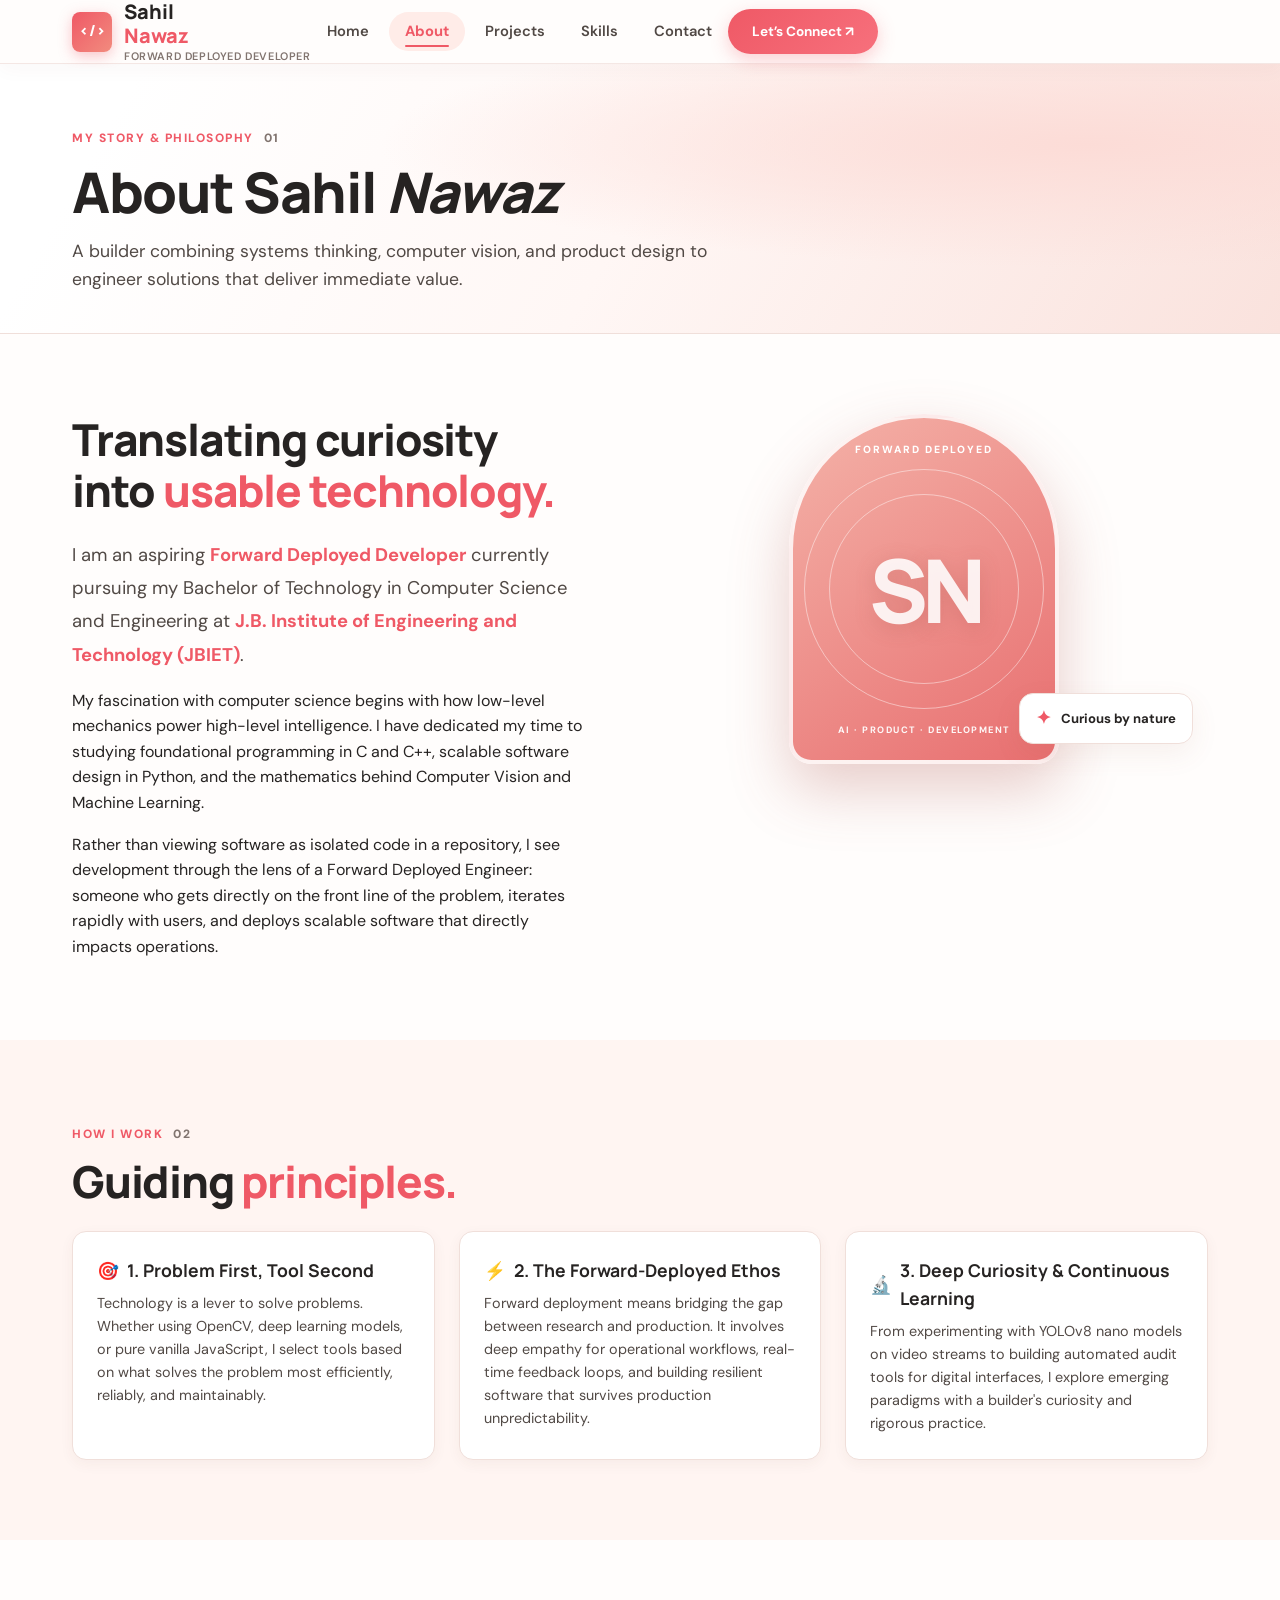
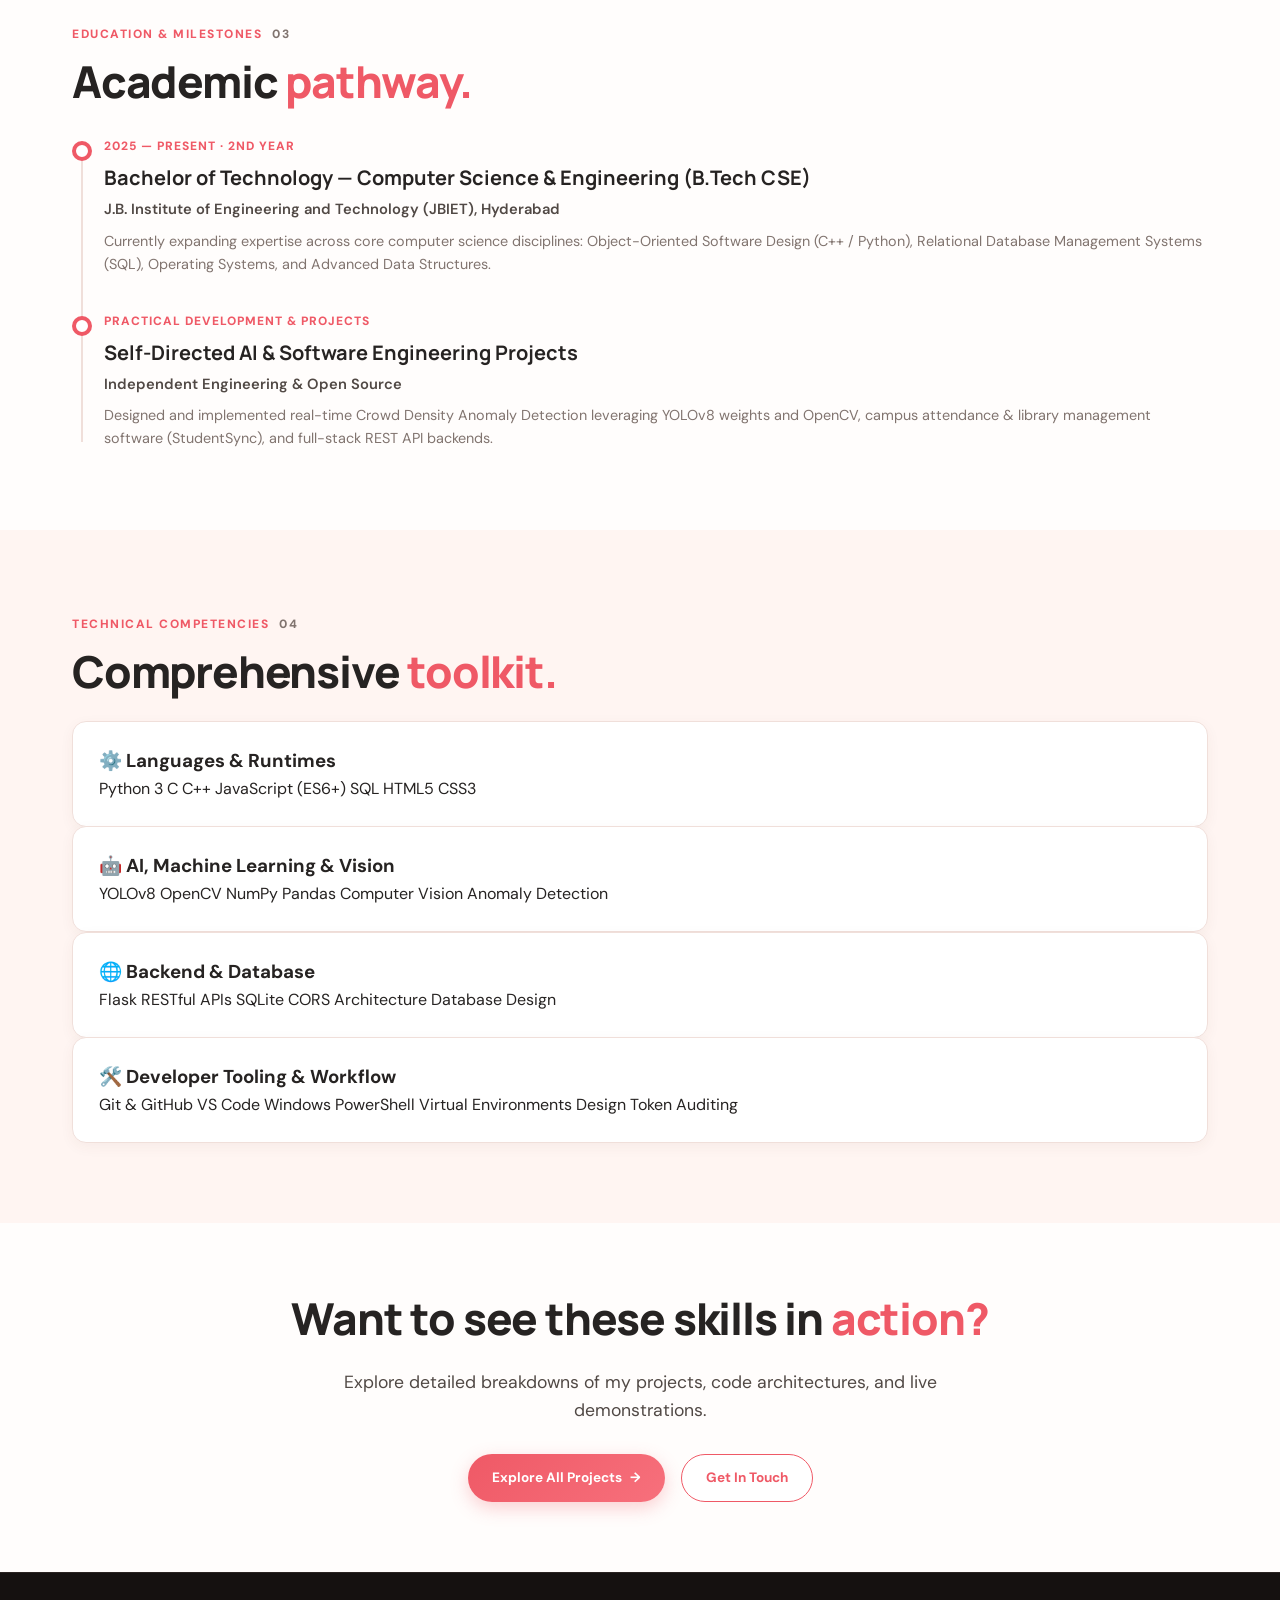
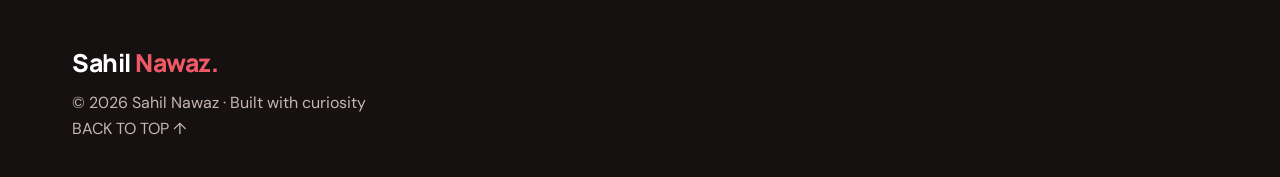
==== commit c87899de: "feat(phase-3): complete OWASP security hardening, CSRF protection, rate limiting, and production dep" ====
--- a/frontend/about.html
+++ b/frontend/about.html
@@ -11,6 +11,7 @@
   <link rel="preconnect" href="https://fonts.gstatic.com" crossorigin>
   <link href="https://fonts.googleapis.com/css2?family=DM+Sans:ital,opsz,wght@0,9..40,400;0,9..40,500;0,9..40,600;0,9..40,700;1,9..40,400&family=Manrope:wght@400;500;600;700;800&display=swap" rel="stylesheet">
 
+  <link rel="icon" type="image/svg+xml" href="favicon.svg">
   <link rel="stylesheet" href="css/style.css">
 </head>
 <body>
--- a/frontend/css/style.css
+++ b/frontend/css/style.css
@@ -42,6 +42,8 @@
 html {
   scroll-behavior: smooth;
   font-size: 16px;
+  overflow-x: hidden;
+  width: 100%;
 }
 
 section[id] {
@@ -56,6 +58,22 @@
   -webkit-font-smoothing: antialiased;
   -moz-osx-font-smoothing: grayscale;
   overflow-x: hidden;
+  width: 100%;
+  position: relative;
+}
+
+/* Prevent unwanted horizontal scroll across all major section containers */
+.section-wrapper,
+.hero-section,
+.about-section,
+.skills-section,
+.projects-section,
+.education-section,
+.contact-section,
+.site-footer {
+  width: 100%;
+  overflow-x: hidden;
+  position: relative;
 }
 
 a {
@@ -64,7 +82,7 @@
   transition: var(--transition);
 }
 
-img {
+img, svg {
   max-width: 100%;
   height: auto;
   display: block;
@@ -80,10 +98,14 @@
   cursor: pointer;
 }
 
-/* Container */
+/* Responsive Container */
 .container {
-  width: min(1200px, 90%);
-  margin: 0 auto;
+  width: 100%;
+  max-width: 1200px;
+  margin-left: auto;
+  margin-right: auto;
+  padding-left: clamp(16px, 4vw, 32px);
+  padding-right: clamp(16px, 4vw, 32px);
 }
 
 /* ==========================================================================
@@ -394,6 +416,49 @@
   margin-bottom: 18px;
 }
 
+.typing-cursor {
+  display: inline-block;
+  color: var(--primary);
+  font-weight: 300;
+  margin-left: 2px;
+  animation: blinkCursor 0.9s infinite;
+}
+
+@keyframes blinkCursor {
+  0%, 100% {
+    opacity: 1;
+  }
+  50% {
+    opacity: 0;
+  }
+}
+
+/* ==========================================================================
+   Scroll Reveal Animations (Step 11 — Progressive Enhancement)
+   ========================================================================== */
+.reveal-init {
+  opacity: 0;
+  transform: translateY(24px);
+  transition: opacity 0.65s cubic-bezier(0.16, 1, 0.3, 1), transform 0.65s cubic-bezier(0.16, 1, 0.3, 1);
+  will-change: opacity, transform;
+}
+
+.reveal-active {
+  opacity: 1;
+  transform: translateY(0);
+}
+
+@media (prefers-reduced-motion: reduce) {
+  .reveal-init {
+    opacity: 1 !important;
+    transform: none !important;
+    transition: none !important;
+  }
+  .typing-cursor {
+    animation: none !important;
+  }
+}
+
 .hero-divider {
   width: 70px;
   height: 4px;
@@ -724,26 +789,201 @@
 }
 
 /* ==========================================================================
-   About Section & About Page Styles
+   About Section & About Page Styles (Step 04 — Premium Two-Column Layout)
    ========================================================================== */
 .about-grid {
   display: grid;
-  grid-template-columns: 1fr 1fr;
-  gap: 60px;
-  align-items: center;
+  grid-template-columns: 0.95fr 1.05fr;
+  gap: 55px;
+  align-items: start;
+}
+
+/* Left Visual Column */
+.about-visual-column {
+  display: flex;
+  flex-direction: column;
+  gap: 22px;
+  align-items: center;
+}
+
+.about-image-card {
+  width: 100%;
+  display: flex;
+  justify-content: center;
+}
+
+.about-profile-art {
+  width: 270px;
+  height: 330px;
+  box-shadow: 0 20px 45px rgba(239, 89, 102, 0.22);
+  transition: transform 0.3s ease, box-shadow 0.3s ease;
+}
+
+.about-profile-art:hover {
+  transform: translateY(-4px);
+  box-shadow: 0 25px 55px rgba(239, 89, 102, 0.32);
+}
+
+/* Education Information Card */
+.about-education-card {
+  width: 100%;
+  max-width: 320px;
+  background: #ffffff;
+  border: 1px solid var(--border);
+  border-radius: var(--radius-md);
+  padding: 20px 22px;
+  box-shadow: var(--shadow-sm);
+  transition: transform 0.25s ease, border-color 0.25s ease, box-shadow 0.25s ease;
+}
+
+.about-education-card:hover {
+  border-color: var(--primary);
+  box-shadow: var(--shadow-md);
+  transform: translateY(-3px);
+}
+
+.edu-card-header {
+  display: flex;
+  align-items: center;
+  gap: 12px;
+  margin-bottom: 12px;
+}
+
+.edu-badge-icon {
+  width: 38px;
+  height: 38px;
+  background: var(--primary-soft);
+  color: var(--primary);
+  border-radius: var(--radius-sm);
+  display: grid;
+  place-items: center;
+  font-size: 1.25rem;
+  flex-shrink: 0;
+}
+
+.edu-badge-title b {
+  display: block;
+  font-family: var(--font-heading);
+  font-size: 0.92rem;
+  font-weight: 700;
+  color: var(--text-main);
+}
+
+.edu-badge-title small {
+  display: block;
+  font-size: 0.72rem;
+  color: var(--text-muted);
+  text-transform: uppercase;
+  letter-spacing: 0.6px;
+  margin-top: 2px;
+}
+
+.edu-info-list {
+  list-style: none;
+  padding: 0;
+  margin: 0;
+  display: flex;
+  flex-direction: column;
+  gap: 10px;
+  border-top: 1px solid var(--border);
+  padding-top: 12px;
+}
+
+.edu-info-item {
+  display: flex;
+  justify-content: space-between;
+  align-items: flex-start;
+  gap: 10px;
+  font-size: 0.84rem;
+  line-height: 1.45;
+}
+
+.edu-label {
+  color: var(--text-muted);
+  font-weight: 600;
+  flex-shrink: 0;
+}
+
+.edu-val {
+  color: var(--text-main);
+  font-weight: 700;
+  text-align: right;
+}
+
+/* Right Content Column */
+.about-content-column {
+  display: flex;
+  flex-direction: column;
 }
 
 .about-lead {
   font-size: 1.15rem;
   line-height: 1.8;
   color: var(--text-body);
-  margin-bottom: 20px;
-}
-
-.about-details {
-  font-size: 0.95rem;
+  margin-bottom: 16px;
+}
+
+.about-lead strong,
+.about-body strong {
+  color: var(--primary);
+}
+
+.about-body {
+  font-size: 0.96rem;
   line-height: 1.8;
+  color: var(--text-body);
+  margin-bottom: 16px;
+}
+
+/* Highlights Grid & Pills */
+.about-highlights-grid {
+  display: grid;
+  grid-template-columns: repeat(2, 1fr);
+  gap: 12px;
+  margin: 16px 0 28px;
+}
+
+.about-highlight-pill {
+  background: var(--bg-subtle);
+  border: 1px solid var(--border);
+  border-radius: var(--radius-sm);
+  padding: 12px 14px;
+  display: flex;
+  align-items: center;
+  gap: 12px;
+  transition: transform 0.25s ease, background-color 0.25s ease, border-color 0.25s ease;
+}
+
+.about-highlight-pill:hover {
+  background: var(--primary-soft);
+  border-color: var(--primary);
+  transform: translateY(-2px);
+  box-shadow: var(--shadow-sm);
+}
+
+.pill-icon {
+  font-size: 1.25rem;
+  flex-shrink: 0;
+}
+
+.about-highlight-pill b {
+  display: block;
+  font-family: var(--font-heading);
+  font-size: 0.86rem;
+  color: var(--text-main);
+}
+
+.about-highlight-pill small {
+  display: block;
+  font-size: 0.72rem;
   color: var(--text-muted);
+  margin-top: 2px;
+}
+
+.about-cta-wrap {
+  display: flex;
+  flex-wrap: wrap;
+  gap: 14px;
 }
 
 .about-features {
@@ -848,83 +1088,128 @@
 }
 
 /* ==========================================================================
-   Skills Section
+   Skills Section (Step 05 — Premium Categorized Technical Skills)
    ========================================================================== */
-.skills-grid {
+.skills-categories-grid {
   display: grid;
-  grid-template-columns: repeat(2, 1fr);
-  gap: 28px;
-  margin-top: 32px;
+  grid-template-columns: repeat(auto-fit, minmax(320px, 1fr));
+  gap: 24px;
+  margin-top: 36px;
 }
 
 .skill-category-card {
   background: #ffffff;
   border: 1px solid var(--border);
   border-radius: var(--radius-md);
-  padding: 30px;
+  padding: 24px 26px;
   box-shadow: var(--shadow-sm);
-  transition: var(--transition);
+  display: flex;
+  flex-direction: column;
+  transition: transform 0.25s ease, border-color 0.25s ease, box-shadow 0.25s ease;
 }
 
 .skill-category-card:hover {
+  border-color: var(--primary);
   box-shadow: var(--shadow-md);
-  border-color: var(--accent);
-}
-
-.skill-category-card h3 {
+  transform: translateY(-4px);
+}
+
+.category-header {
+  display: flex;
+  align-items: center;
+  gap: 14px;
+  margin-bottom: 18px;
+  padding-bottom: 14px;
+  border-bottom: 1px solid var(--border);
+}
+
+.category-icon {
+  width: 44px;
+  height: 44px;
+  border-radius: var(--radius-sm);
+  background: var(--primary-soft);
+  color: var(--primary);
+  font-size: 1.35rem;
+  display: grid;
+  place-items: center;
+  flex-shrink: 0;
+  transition: transform 0.25s ease;
+}
+
+.skill-category-card:hover .category-icon {
+  transform: scale(1.08) rotate(-4deg);
+}
+
+.category-title-wrap {
+  display: flex;
+  flex-direction: column;
+}
+
+.category-title {
   font-family: var(--font-heading);
-  font-size: 1.15rem;
+  font-size: 1.12rem;
   font-weight: 700;
-  margin-bottom: 20px;
   color: var(--text-main);
-  display: flex;
-  align-items: center;
-  gap: 10px;
-}
-
-.skill-badges {
+  margin: 0;
+}
+
+.category-count {
+  font-size: 0.72rem;
+  color: var(--text-muted);
+  text-transform: uppercase;
+  letter-spacing: 0.8px;
+  margin-top: 2px;
+  font-weight: 600;
+}
+
+.skills-list {
+  list-style: none;
+  padding: 0;
+  margin: 0;
   display: flex;
   flex-wrap: wrap;
   gap: 10px;
 }
 
-.skill-badge {
+.skill-item {
+  display: inline-flex;
+  align-items: center;
+  gap: 9px;
   background: var(--bg-subtle);
   border: 1px solid var(--border);
-  padding: 8px 16px;
+  padding: 8px 14px;
   border-radius: var(--radius-full);
-  font-size: 0.85rem;
-  font-weight: 600;
-  color: var(--text-body);
-  transition: var(--transition);
-}
-
-.skill-badge:hover {
+  transition: all 0.25s ease;
+}
+
+.skill-item:hover {
   background: var(--primary-soft);
-  color: var(--primary);
   border-color: var(--primary);
   transform: translateY(-2px);
-}
-
-.interest-list {
-  list-style: none;
-  display: grid;
-  grid-template-columns: 1fr 1fr;
-  gap: 12px;
-}
-
-.interest-list li {
+  box-shadow: 0 4px 14px rgba(239, 89, 102, 0.18);
+}
+
+.skill-icon-badge {
+  font-family: var(--font-heading);
+  font-size: 0.72rem;
+  font-weight: 800;
+  padding: 3px 7px;
+  border-radius: 4px;
+  background: rgba(239, 89, 102, 0.12);
+  color: var(--primary);
+  letter-spacing: 0.5px;
+  line-height: 1;
+}
+
+.react-badge {
+  font-size: 0.85rem;
+  padding: 2px 5px;
+}
+
+.skill-name {
   font-size: 0.88rem;
-  color: var(--text-body);
-  display: flex;
-  align-items: center;
-  gap: 8px;
-}
-
-.interest-list li::before {
-  content: "✦";
-  color: var(--primary);
-  font-size: 0.8rem;
+  font-weight: 600;
+  color: var(--text-main);
 }
 
 /* ==========================================================================
@@ -1153,17 +1438,28 @@
   display: flex;
   flex-wrap: wrap;
   gap: 8px;
-  margin-bottom: 24px;
-}
-
-.project-tech span {
+  margin: 0 0 22px 0;
+  padding: 0;
+  list-style: none;
+}
+
+.project-tech span,
+.project-tech li {
   background: var(--bg-subtle);
   border: 1px solid var(--border);
-  padding: 4px 10px;
+  padding: 5px 12px;
   border-radius: var(--radius-full);
-  font-size: 0.75rem;
+  font-size: 0.78rem;
   font-weight: 600;
   color: var(--text-body);
+  transition: all 0.2s ease;
+}
+
+.project-tech li:hover,
+.project-tech span:hover {
+  background: var(--primary-soft);
+  color: var(--primary);
+  border-color: var(--primary);
 }
 
 .project-links {
@@ -1171,19 +1467,281 @@
   gap: 12px;
   border-top: 1px solid var(--border);
   padding-top: 16px;
+  margin-top: auto;
 }
 
 .project-link-btn {
-  font-size: 0.82rem;
+  font-size: 0.84rem;
   font-weight: 700;
   color: var(--primary);
   display: inline-flex;
   align-items: center;
-  gap: 6px;
+  gap: 8px;
+  padding: 7px 16px;
+  background: var(--primary-soft);
+  border-radius: var(--radius-full);
+  border: 1px solid rgba(239, 89, 102, 0.25);
+  transition: transform 0.25s ease, background-color 0.25s ease, color 0.25s ease, box-shadow 0.25s ease;
+  text-decoration: none;
 }
 
 .project-link-btn:hover {
-  text-decoration: underline;
+  background: var(--primary);
+  color: #ffffff;
+  transform: translateY(-2px);
+  box-shadow: 0 4px 14px rgba(239, 89, 102, 0.3);
+  text-decoration: none;
+}
+
+/* ==========================================================================
+   Education & Professional Journey Section (Step 07 — Premium Academic & Journey)
+   ========================================================================== */
+.education-section {
+  background-color: var(--bg-body);
+  position: relative;
+}
+
+.education-experience-grid {
+  display: grid;
+  grid-template-columns: repeat(2, 1fr);
+  gap: 28px;
+  margin-top: 36px;
+}
+
+.edu-journey-card {
+  background: #ffffff;
+  border: 1px solid var(--border);
+  border-radius: var(--radius-lg);
+  padding: 32px;
+  box-shadow: var(--shadow-sm);
+  display: flex;
+  flex-direction: column;
+  position: relative;
+  overflow: hidden;
+  transition: transform 0.3s cubic-bezier(0.16, 1, 0.3, 1),
+              box-shadow 0.3s cubic-bezier(0.16, 1, 0.3, 1),
+              border-color 0.3s ease;
+}
+
+.edu-journey-card::before {
+  content: "";
+  position: absolute;
+  top: 0;
+  left: 0;
+  right: 0;
+  height: 4px;
+  background: linear-gradient(90deg, var(--primary), var(--accent));
+  opacity: 0;
+  transition: opacity 0.3s ease;
+}
+
+.edu-journey-card:hover {
+  transform: translateY(-4px);
+  border-color: var(--primary);
+  box-shadow: var(--shadow-lg);
+}
+
+.edu-journey-card:hover::before {
+  opacity: 1;
+}
+
+.card-header-flex {
+  display: flex;
+  align-items: center;
+  justify-content: space-between;
+  gap: 16px;
+  margin-bottom: 22px;
+  padding-bottom: 16px;
+  border-bottom: 1px solid rgba(240, 223, 218, 0.6);
+}
+
+.card-title-group {
+  display: flex;
+  align-items: center;
+  gap: 12px;
+}
+
+.card-icon-badge {
+  width: 44px;
+  height: 44px;
+  border-radius: var(--radius-md);
+  background: var(--primary-soft);
+  display: inline-flex;
+  align-items: center;
+  justify-content: center;
+  font-size: 1.35rem;
+  flex-shrink: 0;
+  border: 1px solid rgba(239, 89, 102, 0.2);
+}
+
+.card-title-group h3 {
+  font-family: var(--font-heading);
+  font-size: 1.25rem;
+  font-weight: 700;
+  color: var(--dark);
+  margin: 0;
+}
+
+.card-status-pill {
+  display: inline-flex;
+  align-items: center;
+  gap: 8px;
+  padding: 5px 13px;
+  border-radius: var(--radius-full);
+  background: var(--primary-soft);
+  color: var(--primary);
+  font-size: 0.76rem;
+  font-weight: 700;
+  letter-spacing: 0.4px;
+  border: 1px solid rgba(239, 89, 102, 0.25);
+  white-space: nowrap;
+}
+
+.pulse-indicator {
+  width: 8px;
+  height: 8px;
+  border-radius: 50%;
+  background-color: #10b981;
+  display: inline-block;
+  box-shadow: 0 0 0 0 rgba(16, 185, 129, 0.7);
+  animation: pulseDot 2s infinite cubic-bezier(0.66, 0, 0, 1);
+}
+
+@keyframes pulseDot {
+  0% {
+    box-shadow: 0 0 0 0 rgba(16, 185, 129, 0.7);
+  }
+  70% {
+    box-shadow: 0 0 0 8px rgba(16, 185, 129, 0);
+  }
+  100% {
+    box-shadow: 0 0 0 0 rgba(16, 185, 129, 0);
+  }
+}
+
+.degree-title {
+  font-family: var(--font-heading);
+  font-size: 1.35rem;
+  font-weight: 800;
+  color: var(--dark);
+  margin-bottom: 6px;
+  letter-spacing: -0.3px;
+}
+
+.degree-branch {
+  font-size: 0.98rem;
+  font-weight: 600;
+  color: var(--primary);
+  margin-bottom: 20px;
+}
+
+.institution-block {
+  display: flex;
+  align-items: flex-start;
+  gap: 12px;
+  background: var(--bg-alt);
+  border-radius: var(--radius-md);
+  padding: 14px 16px;
+  margin-bottom: 24px;
+  border: 1px solid var(--border);
+}
+
+.institution-block span {
+  font-size: 1.25rem;
+  line-height: 1.2;
+}
+
+.institution-block strong {
+  display: block;
+  font-size: 0.95rem;
+  color: var(--dark);
+  margin-bottom: 2px;
+}
+
+.academic-details-list {
+  list-style: none;
+  padding: 0;
+  margin: 0;
+  display: flex;
+  flex-direction: column;
+  gap: 12px;
+}
+
+.academic-details-list li {
+  position: relative;
+  padding-left: 20px;
+  font-size: 0.88rem;
+  line-height: 1.6;
+  color: var(--text-body);
+}
+
+.academic-details-list li::before {
+  content: "▪";
+  position: absolute;
+  left: 0;
+  color: var(--primary);
+  font-size: 1.2rem;
+  line-height: 1.3;
+}
+
+.journey-headline {
+  font-family: var(--font-heading);
+  font-size: 1.35rem;
+  font-weight: 800;
+  color: var(--dark);
+  margin-bottom: 8px;
+  letter-spacing: -0.3px;
+}
+
+.journey-desc {
+  font-size: 0.92rem;
+  line-height: 1.65;
+  color: var(--text-muted);
+  margin-bottom: 22px;
+}
+
+.journey-milestones {
+  display: flex;
+  flex-direction: column;
+  gap: 14px;
+}
+
+.journey-milestone-item {
+  display: flex;
+  gap: 14px;
+  padding: 14px 16px;
+  border-radius: var(--radius-md);
+  background: var(--bg-alt);
+  border: 1px solid rgba(240, 223, 218, 0.7);
+  transition: transform 0.2s ease, border-color 0.2s ease, background-color 0.2s ease;
+}
+
+.journey-milestone-item:hover {
+  border-color: var(--primary);
+  background-color: #ffffff;
+  transform: translateX(4px);
+}
+
+.milestone-icon {
+  font-size: 1.15rem;
+  line-height: 1.2;
+  padding-top: 2px;
+  flex-shrink: 0;
+}
+
+.milestone-content b {
+  display: block;
+  font-size: 0.9rem;
+  font-weight: 700;
+  color: var(--dark);
+  margin-bottom: 3px;
+}
+
+.milestone-content p {
+  font-size: 0.83rem;
+  color: var(--text-muted);
+  line-height: 1.5;
+  margin: 0;
 }
 
 /* ==========================================================================
@@ -1231,17 +1789,42 @@
   background: var(--dark-surface);
   border: 1px solid var(--dark-muted);
   border-radius: var(--radius-md);
-  padding: 18px 22px;
-  display: flex;
-  align-items: center;
-  justify-content: space-between;
-  transition: var(--transition);
+  padding: 16px 20px;
+  display: flex;
+  align-items: center;
+  gap: 16px;
+  text-decoration: none;
+  transition: transform 0.25s ease, border-color 0.25s ease, background-color 0.25s ease, box-shadow 0.25s ease;
 }
 
 .contact-channel-card:hover {
-  border-color: var(--accent);
-  background: #38302e;
-  transform: translateX(4px);
+  border-color: var(--primary);
+  background: #342c2a;
+  transform: translateX(6px);
+  box-shadow: 0 4px 20px rgba(0, 0, 0, 0.35);
+  text-decoration: none;
+}
+
+.contact-channel-card:hover .channel-arrow {
+  transform: translate(3px, -3px);
+  color: #ffffff;
+}
+
+.channel-icon-badge {
+  width: 44px;
+  height: 44px;
+  border-radius: var(--radius-md);
+  background: rgba(239, 89, 102, 0.12);
+  border: 1px solid rgba(239, 89, 102, 0.25);
+  display: inline-flex;
+  align-items: center;
+  justify-content: center;
+  font-size: 1.3rem;
+  flex-shrink: 0;
+}
+
+.contact-channel-card .channel-meta {
+  flex-grow: 1;
 }
 
 .channel-meta small {
@@ -1256,11 +1839,17 @@
 .channel-meta b {
   font-size: 0.95rem;
   color: #ffffff;
+  transition: color 0.2s ease;
+}
+
+.contact-channel-card:hover .channel-meta b {
+  color: #ffffff;
 }
 
 .channel-arrow {
   color: var(--accent);
   font-size: 1.2rem;
+  transition: transform 0.25s ease, color 0.25s ease;
 }
 
 /* Form Styles */
@@ -1272,6 +1861,28 @@
   box-shadow: var(--shadow-lg);
 }
 
+.form-header-badge {
+  display: inline-flex;
+  align-items: center;
+  gap: 8px;
+  padding: 4px 12px;
+  border-radius: var(--radius-full);
+  background: rgba(239, 89, 102, 0.12);
+  border: 1px solid rgba(239, 89, 102, 0.25);
+  color: var(--accent);
+  font-size: 0.72rem;
+  font-weight: 800;
+  letter-spacing: 1.2px;
+  margin-bottom: 14px;
+}
+
+.form-header-badge .badge-dot {
+  width: 6px;
+  height: 6px;
+  border-radius: 50%;
+  background: var(--primary);
+}
+
 .contact-form-box h3 {
   font-family: var(--font-heading);
   font-size: 1.5rem;
@@ -1284,6 +1895,7 @@
   font-size: 0.88rem;
   color: var(--text-light);
   margin-bottom: 24px;
+  line-height: 1.6;
 }
 
 .form-group {
@@ -1297,6 +1909,17 @@
   color: var(--text-light);
   letter-spacing: 0.5px;
   margin-bottom: 8px;
+}
+
+.required-indicator {
+  color: var(--primary);
+  font-weight: 700;
+}
+
+.optional-indicator {
+  color: #8f837f;
+  font-size: 0.72rem;
+  font-weight: 400;
 }
 
 .form-control {
@@ -1307,13 +1930,24 @@
   padding: 14px 16px;
   color: #ffffff;
   font-size: 0.95rem;
-  transition: var(--transition);
+  transition: border-color 0.2s ease, box-shadow 0.2s ease, background-color 0.2s ease;
 }
 
 .form-control:focus {
   border-color: var(--primary);
   background: #26211f;
+  outline: none;
   box-shadow: 0 0 0 3px rgba(239, 89, 102, 0.2);
+}
+
+.form-control.is-invalid {
+  border-color: #ef4444 !important;
+  background-color: rgba(239, 68, 68, 0.05);
+  box-shadow: 0 0 0 3px rgba(239, 68, 68, 0.2) !important;
+}
+
+.form-control.is-valid {
+  border-color: #10b981;
 }
 
 .form-control::placeholder {
@@ -1323,6 +1957,32 @@
 textarea.form-control {
   min-height: 120px;
   resize: vertical;
+}
+
+.form-field-meta {
+  display: flex;
+  justify-content: space-between;
+  align-items: center;
+  margin-top: 5px;
+  min-height: 18px;
+}
+
+.field-error-msg {
+  color: #f87171;
+  font-size: 0.76rem;
+  font-weight: 500;
+  display: none;
+}
+
+.field-error-msg.visible {
+  display: block;
+}
+
+.char-count {
+  color: #8f837f;
+  font-size: 0.74rem;
+  font-variant-numeric: tabular-nums;
+  margin-left: auto;
 }
 
 .form-alert {
@@ -1331,6 +1991,7 @@
   font-size: 0.88rem;
   margin-bottom: 20px;
   display: none;
+  line-height: 1.5;
 }
 
 .form-alert.success {
@@ -1359,12 +2020,24 @@
   align-items: center;
   justify-content: center;
   gap: 10px;
-  transition: var(--transition);
+  cursor: pointer;
+  border: none;
+  transition: transform 0.2s ease, opacity 0.2s ease, box-shadow 0.2s ease;
 }
 
 .btn-submit:hover:not(:disabled) {
-  opacity: 0.92;
+  opacity: 0.94;
   transform: translateY(-2px);
+  box-shadow: 0 6px 20px rgba(239, 89, 102, 0.35);
+}
+
+.btn-submit .btn-arrow {
+  font-size: 1.1rem;
+  transition: transform 0.2s ease;
+}
+
+.btn-submit:hover:not(:disabled) .btn-arrow {
+  transform: translate(3px, -3px);
 }
 
 .btn-submit:disabled {
@@ -1373,28 +2046,170 @@
 }
 
 /* ==========================================================================
-   Footer
+   Success Preview Box (Step 08 Frontend Validation Display)
+   ========================================================================== */
+.preview-box {
+  background: #251f1d;
+  border: 1px solid rgba(239, 89, 102, 0.35);
+  border-radius: var(--radius-md);
+  padding: 24px;
+  margin-top: 24px;
+  animation: fadeInPreview 0.3s cubic-bezier(0.16, 1, 0.3, 1);
+}
+
+@keyframes fadeInPreview {
+  from {
+    opacity: 0;
+    transform: translateY(10px);
+  }
+  to {
+    opacity: 1;
+    transform: translateY(0);
+  }
+}
+
+.preview-header {
+  margin-bottom: 18px;
+}
+
+.preview-status-pill {
+  display: inline-flex;
+  align-items: center;
+  gap: 8px;
+  padding: 5px 14px;
+  border-radius: var(--radius-full);
+  background: rgba(16, 185, 129, 0.15);
+  border: 1px solid rgba(16, 185, 129, 0.35);
+  color: #34d399;
+  font-size: 0.78rem;
+  font-weight: 700;
+  letter-spacing: 0.3px;
+  margin-bottom: 12px;
+}
+
+.preview-status-pill .preview-check-icon {
+  font-size: 0.9rem;
+}
+
+.preview-pending-notice {
+  background: rgba(245, 158, 11, 0.1);
+  border: 1px solid rgba(245, 158, 11, 0.3);
+  border-radius: var(--radius-sm);
+  padding: 10px 14px;
+  color: #fbbf24;
+  font-size: 0.8rem;
+  line-height: 1.5;
+  display: flex;
+  gap: 10px;
+  align-items: flex-start;
+}
+
+.preview-pending-notice .notice-icon {
+  font-size: 1rem;
+  flex-shrink: 0;
+  line-height: 1.3;
+}
+
+.preview-content-card {
+  background: #1c1716;
+  border: 1px solid #3d3431;
+  border-radius: var(--radius-sm);
+  padding: 18px;
+  margin-bottom: 18px;
+}
+
+.preview-card-title {
+  font-size: 0.88rem;
+  color: #ffffff;
+  font-weight: 700;
+  letter-spacing: 0.5px;
+  margin-bottom: 12px;
+  text-transform: uppercase;
+  border-bottom: 1px solid #2d2624;
+  padding-bottom: 8px;
+}
+
+.preview-field-row {
+  display: flex;
+  flex-direction: column;
+  gap: 2px;
+  margin-bottom: 10px;
+}
+
+.preview-field-row:last-child {
+  margin-bottom: 0;
+}
+
+.preview-label {
+  color: var(--accent);
+  font-size: 0.72rem;
+  font-weight: 700;
+  text-transform: uppercase;
+  letter-spacing: 0.8px;
+}
+
+.preview-val {
+  color: #ffffff;
+  font-size: 0.88rem;
+  word-break: break-all;
+}
+
+.preview-message-body {
+  background: #151110;
+  border: 1px solid #2d2624;
+  border-radius: var(--radius-sm);
+  padding: 10px 14px;
+  color: #e5dedb;
+  font-size: 0.85rem;
+  line-height: 1.6;
+  margin: 4px 0 0;
+  white-space: pre-wrap;
+}
+
+.preview-actions {
+  display: flex;
+  gap: 12px;
+  flex-wrap: wrap;
+}
+
+.btn-submit:disabled {
+  opacity: 0.6;
+  cursor: not-allowed;
+}
+
+/* ==========================================================================
+   Footer (Step 09 — Premium Multi-Column Responsive Footer)
    ========================================================================== */
 .site-footer {
-  background-color: #171312;
-  border-top: 1px solid #2d2624;
-  padding: 30px 0;
+  background-color: #151110;
+  border-top: 1px solid #2a2321;
+  padding: 70px 0 35px;
   color: var(--text-light);
-  font-size: 0.85rem;
-}
-
-.footer-content {
-  display: flex;
-  align-items: center;
-  justify-content: space-between;
-  flex-wrap: wrap;
-  gap: 16px;
+  position: relative;
+  overflow: hidden;
+}
+
+.footer-top-grid {
+  display: grid;
+  grid-template-columns: 1.8fr 1fr 1.3fr;
+  gap: 48px;
+  margin-bottom: 45px;
+}
+
+/* Col 1: Brand & Role */
+.footer-brand {
+  display: inline-block;
+  font-family: var(--font-heading);
+  font-size: 1.55rem;
+  font-weight: 800;
+  color: #ffffff;
+  text-decoration: none;
+  letter-spacing: -0.5px;
+  margin-bottom: 8px;
 }
 
 .footer-brand b {
-  font-family: var(--font-heading);
-  font-size: 1.15rem;
-  color: #ffffff;
+  font-weight: 800;
 }
 
 .footer-brand em {
@@ -1402,15 +2217,208 @@
   color: var(--primary);
 }
 
-.footer-back-to-top {
+.footer-role-badge {
+  display: inline-block;
+  margin-bottom: 16px;
+  background: rgba(239, 89, 102, 0.12);
+  border: 1px solid rgba(239, 89, 102, 0.25);
   color: var(--accent);
+  padding: 4px 12px;
+  border-radius: var(--radius-full);
+  font-size: 0.74rem;
   font-weight: 700;
-  font-size: 0.8rem;
-  letter-spacing: 1px;
-}
-
-.footer-back-to-top:hover {
+  letter-spacing: 0.8px;
+  text-transform: uppercase;
+}
+
+.footer-bio-text {
+  max-width: 380px;
+  font-size: 0.88rem;
+  line-height: 1.65;
+  color: #9e9490;
+  margin-bottom: 20px;
+}
+
+.footer-email-link {
+  display: inline-flex;
+  align-items: center;
+  gap: 8px;
   color: #ffffff;
+  font-size: 0.86rem;
+  font-weight: 600;
+  padding: 8px 14px;
+  background: #201b19;
+  border: 1px solid #332b29;
+  border-radius: var(--radius-sm);
+  text-decoration: none;
+  transition: border-color 0.2s ease, background-color 0.2s ease, color 0.2s ease;
+}
+
+.footer-email-link:hover {
+  border-color: var(--primary);
+  background-color: #2b2321;
+  color: var(--accent);
+  text-decoration: none;
+}
+
+.footer-email-link .email-icon {
+  font-size: 1rem;
+}
+
+/* Col 2: Quick Navigation */
+.footer-col-title {
+  font-family: var(--font-heading);
+  font-size: 1rem;
+  font-weight: 700;
+  color: #ffffff;
+  margin-bottom: 20px;
+  letter-spacing: 0.5px;
+  position: relative;
+  padding-bottom: 8px;
+}
+
+.footer-col-title::after {
+  content: "";
+  position: absolute;
+  bottom: 0;
+  left: 0;
+  width: 28px;
+  height: 2px;
+  background: var(--primary);
+  border-radius: 2px;
+}
+
+.footer-nav-list {
+  list-style: none;
+  padding: 0;
+  margin: 0;
+  display: flex;
+  flex-direction: column;
+  gap: 10px;
+}
+
+.footer-link {
+  color: #a89e9a;
+  font-size: 0.9rem;
+  text-decoration: none;
+  display: inline-block;
+  transition: color 0.2s ease, transform 0.2s ease;
+}
+
+.footer-link:hover {
+  color: var(--primary);
+  transform: translateX(4px);
+  text-decoration: none;
+}
+
+/* Col 3: Social Profiles */
+.footer-social-list {
+  display: flex;
+  flex-direction: column;
+  gap: 12px;
+}
+
+.footer-social-pill {
+  display: flex;
+  align-items: center;
+  gap: 12px;
+  padding: 10px 14px;
+  background: #201b19;
+  border: 1px solid #332b29;
+  border-radius: var(--radius-md);
+  text-decoration: none;
+  color: #ffffff;
+  transition: border-color 0.2s ease, background-color 0.2s ease, transform 0.2s ease;
+}
+
+.footer-social-pill:hover {
+  border-color: var(--primary);
+  background-color: #2b2321;
+  transform: translateX(4px);
+  text-decoration: none;
+}
+
+.footer-social-pill .social-icon {
+  font-size: 1.15rem;
+  flex-shrink: 0;
+}
+
+.footer-social-pill .social-info {
+  flex-grow: 1;
+  display: flex;
+  flex-direction: column;
+}
+
+.footer-social-pill .social-name {
+  font-size: 0.86rem;
+  font-weight: 700;
+  color: #ffffff;
+}
+
+.footer-social-pill .social-handle {
+  font-size: 0.72rem;
+  color: var(--accent);
+}
+
+.footer-social-pill .pill-arrow {
+  color: #796e69;
+  font-size: 0.88rem;
+  transition: color 0.2s ease, transform 0.2s ease;
+}
+
+.footer-social-pill:hover .pill-arrow {
+  color: var(--primary);
+  transform: translate(2px, -2px);
+}
+
+/* Bottom Bar */
+.footer-bottom-bar {
+  display: flex;
+  align-items: center;
+  justify-content: space-between;
+  padding-top: 28px;
+  border-top: 1px solid #28211f;
+  flex-wrap: wrap;
+  gap: 16px;
+}
+
+.footer-copy p {
+  margin: 0;
+  font-size: 0.85rem;
+  color: #8f837f;
+}
+
+.back-to-top-btn {
+  display: inline-flex;
+  align-items: center;
+  gap: 8px;
+  padding: 8px 18px;
+  border-radius: var(--radius-full);
+  background: rgba(239, 89, 102, 0.12);
+  border: 1px solid rgba(239, 89, 102, 0.25);
+  color: var(--accent);
+  font-size: 0.82rem;
+  font-weight: 700;
+  text-decoration: none;
+  transition: transform 0.2s ease, background-color 0.2s ease, border-color 0.2s ease, color 0.2s ease, box-shadow 0.2s ease;
+}
+
+.back-to-top-btn:hover {
+  background: var(--primary);
+  color: #ffffff;
+  border-color: var(--primary);
+  transform: translateY(-3px);
+  box-shadow: 0 4px 14px rgba(239, 89, 102, 0.35);
+  text-decoration: none;
+}
+
+.back-to-top-btn .arrow-up {
+  font-size: 0.95rem;
+  transition: transform 0.2s ease;
+}
+
+.back-to-top-btn:hover .arrow-up {
+  transform: translateY(-2px);
 }
 
 /* ==========================================================================
@@ -1439,48 +2447,112 @@
 }
 
 /* ==========================================================================
-   Responsive Media Queries
+   Step 10: Complete Website Responsive Architecture
+   Breakpoints:
+     - Desktop: 1025px and above (Default Base Styles)
+     - Laptop:  769px – 1024px
+     - Tablet:  481px – 768px
+     - Mobile:  320px – 480px
    ========================================================================== */
+
+/* --------------------------------------------------------------------------
+   01. LAPTOP & COMPACT DESKTOP (769px – 1024px)
+   -------------------------------------------------------------------------- */
+@media (max-width: 1024px) {
+  .header-container {
+    height: 75px;
+  }
+
+  .nav-list {
+    gap: 4px;
+  }
+
+  .nav-link {
+    padding: 7px 12px;
+    font-size: 0.88rem;
+  }
+
+  .hero-grid {
+    grid-template-columns: 1.1fr 0.9fr;
+    gap: 36px;
+  }
+
+  .highlights-grid {
+    grid-template-columns: repeat(2, 1fr);
+    gap: 16px;
+  }
+
+  .about-grid {
+    gap: 40px;
+  }
+
+  .skills-categories-grid {
+    grid-template-columns: repeat(2, 1fr);
+    gap: 20px;
+  }
+
+  .project-grid {
+    grid-template-columns: repeat(2, 1fr);
+    gap: 24px;
+  }
+
+  .education-experience-grid {
+    grid-template-columns: repeat(2, 1fr);
+    gap: 24px;
+  }
+
+  .contact-grid {
+    gap: 40px;
+  }
+
+  .footer-top-grid {
+    grid-template-columns: 1.4fr 1fr 1.2fr;
+    gap: 36px;
+  }
+}
+
+/* Intermediate Tablet Landscape (<= 960px) */
 @media (max-width: 960px) {
   .hero-grid {
     grid-template-columns: 1fr;
-    gap: 50px;
+    gap: 45px;
   }
 
   .hero-visual {
     order: -1;
     min-height: 380px;
-  }
-
-  .highlights-grid {
-    grid-template-columns: repeat(2, 1fr);
-  }
-
-  .project-grid {
-    grid-template-columns: repeat(2, 1fr);
+    margin: 0 auto;
   }
 
   .about-grid,
-  .skills-grid,
+  .education-experience-grid,
   .contact-grid {
     grid-template-columns: 1fr;
-    gap: 40px;
-  }
-}
-
-@media (max-width: 1024px) {
-  .header-container {
-    height: 75px;
-  }
-  .nav-list {
-    gap: 4px;
-  }
-  .nav-link {
-    padding: 7px 12px;
-    font-size: 0.88rem;
-  }
-}
-
+    gap: 36px;
+  }
+
+  .footer-top-grid {
+    grid-template-columns: 1fr 1fr;
+    gap: 36px;
+  }
+
+  .footer-brand-col {
+    grid-column: span 2;
+  }
+
+  .footer-top-grid {
+    grid-template-columns: 1fr 1fr;
+    gap: 36px;
+  }
+
+  .footer-brand-col {
+    grid-column: span 2;
+  }
+}
+
+/* --------------------------------------------------------------------------
+   02. TABLET PORTRAIT (481px – 768px)
+   -------------------------------------------------------------------------- */
 @media (max-width: 768px) {
   .header-container {
     height: 70px;
@@ -1488,6 +2560,10 @@
 
   .menu-toggle {
     display: inline-flex;
+    align-items: center;
+    justify-content: center;
+    min-width: 44px;
+    min-height: 44px;
   }
 
   .header-cta {
@@ -1513,6 +2589,7 @@
     transform: translateY(-15px);
     transition: opacity 0.3s ease, transform 0.3s ease, visibility 0.3s ease;
     pointer-events: none;
+    z-index: 999;
   }
 
   .site-nav.open {
@@ -1537,6 +2614,7 @@
     width: 100%;
     padding: 12px 18px;
     font-size: 1rem;
+    min-height: 44px;
     border-radius: var(--radius-sm);
   }
 
@@ -1556,78 +2634,505 @@
     width: 100%;
     justify-content: center;
     padding: 13px 20px;
-  }
-
+    min-height: 44px;
+  }
+
+  /* Hero Section */
+  .hero-section {
+    padding: 40px 0 50px;
+  }
+
+  .hero-visual {
+    order: -1;
+    min-height: 360px;
+    max-width: 100%;
+    margin: 0 auto;
+  }
+
+  .highlights-grid {
+    grid-template-columns: 1fr;
+    gap: 14px;
+  }
+
+  /* About Section */
+  .about-visual-wrap {
+    margin: 0 auto;
+  }
+
+  .about-highlights-grid {
+    grid-template-columns: repeat(2, 1fr);
+    gap: 12px;
+  }
+
+  /* Skills Section */
+  .skills-categories-grid {
+    grid-template-columns: 1fr;
+    gap: 20px;
+  }
+
+  /* Projects Section */
   .project-grid {
     grid-template-columns: 1fr;
-  }
-
-  .highlights-grid {
+    gap: 24px;
+  }
+
+  /* Education Section */
+  .education-experience-grid {
     grid-template-columns: 1fr;
-  }
-
+    gap: 24px;
+  }
+
+  .edu-journey-card {
+    padding: 26px 22px;
+  }
+
+  /* Contact Section */
+  .contact-grid {
+    grid-template-columns: 1fr;
+    gap: 36px;
+  }
+
+  .contact-form-box {
+    padding: 28px 22px;
+  }
+
+  /* Footer */
+  .footer-top-grid {
+    grid-template-columns: 1fr 1fr;
+    gap: 32px;
+  }
+
+  .footer-brand-col {
+    grid-column: span 2;
+  }
+}
+
+/* --------------------------------------------------------------------------
+   03. MOBILE SMALL DEVICES (320px – 480px)
+   -------------------------------------------------------------------------- */
+@media (max-width: 480px) {
+  /* Container & Global Spacing */
+  .container {
+    padding-left: 14px;
+    padding-right: 14px;
+  }
+
+  .section-wrapper {
+    padding: 42px 0;
+  }
+
+  .section-heading {
+    font-size: clamp(1.75rem, 6.8vw, 2.15rem);
+    line-height: 1.25;
+    margin-bottom: 10px;
+  }
+
+  .section-subtext {
+    font-size: 0.9rem;
+    line-height: 1.6;
+    margin-bottom: 22px;
+  }
+
+  /* Header */
+  .header-container {
+    height: 66px;
+  }
+
+  .site-logo {
+    font-size: 1.35rem;
+  }
+
+  .site-nav {
+    top: 66px;
+    padding: 16px 18px 24px;
+  }
+
+  /* Hero Section */
   .hero-section {
-    padding: 40px 0 50px;
-  }
-
-  .interest-list {
-    grid-template-columns: 1fr;
-  }
-}
-
-/* Mobile Small Devices (<= 540px) */
-@media (max-width: 540px) {
-  .hero-section {
-    padding: 35px 0 45px;
+    padding: 28px 0 40px;
+  }
+
+  .hero-badge {
+    font-size: 0.72rem;
+    padding: 4px 10px;
+    margin-bottom: 12px;
   }
 
   .hero-title {
-    font-size: 2.5rem;
-    letter-spacing: -1.5px;
+    font-size: clamp(2rem, 9.5vw, 2.5rem);
+    letter-spacing: -1.2px;
+    line-height: 1.18;
     margin-bottom: 8px;
   }
 
   .hero-subtitle {
-    font-size: 1.25rem;
-    margin-bottom: 14px;
+    font-size: 1.15rem;
+    line-height: 1.35;
+    margin-bottom: 12px;
   }
 
   .hero-description {
-    font-size: 0.95rem;
-    line-height: 1.7;
-    margin-bottom: 24px;
+    font-size: 0.9rem;
+    line-height: 1.65;
+    margin-bottom: 20px;
   }
 
   .hero-actions {
     flex-direction: column;
     width: 100%;
-    gap: 12px;
+    gap: 10px;
   }
 
   .hero-actions .btn {
     width: 100%;
     justify-content: center;
+    min-height: 46px;
   }
 
   .hero-socials {
     flex-wrap: wrap;
-    gap: 12px;
-    font-size: 0.8rem;
+    gap: 8px;
+    font-size: 0.78rem;
+  }
+
+  .hero-social-pill {
+    padding: 5px 10px;
   }
 
   .hero-visual {
-    transform: scale(0.88);
-    margin: -20px auto -10px;
-    min-height: 350px;
+    transform: scale(0.82);
+    transform-origin: center center;
+    margin: -20px auto -20px;
+    min-height: 320px;
+    max-width: 100%;
+    overflow: hidden;
   }
 
   .halo-ring {
-    width: 310px;
-    height: 310px;
+    width: 280px;
+    height: 280px;
   }
 
   .dotted-pattern {
-    width: 320px;
-  }
-}
-
+    width: 280px;
+  }
+
+  .profile-art {
+    width: 220px;
+    height: 280px;
+  }
+
+  .profile-initials {
+    font-size: 4.8rem;
+  }
+
+  .floating-chip {
+    padding: 6px 10px;
+    font-size: 0.72rem;
+    gap: 6px;
+  }
+
+  .floating-chip b {
+    font-size: 0.95rem;
+  }
+
+  .chip-1 {
+    top: 20px;
+    left: -5px;
+  }
+
+  .chip-2 {
+    top: 105px;
+    right: -5px;
+  }
+
+  .chip-3 {
+    bottom: 45px;
+    right: 0px;
+  }
+
+  .profile-quote-card {
+    left: 4px;
+    right: 4px;
+    bottom: -6px;
+    padding: 8px 10px;
+    font-size: 0.72rem;
+  }
+
+  .highlights-grid {
+    grid-template-columns: 1fr;
+    gap: 10px;
+  }
+
+  .highlight-card {
+    padding: 14px;
+  }
+
+  /* About Section */
+  .about-profile-art {
+    width: 200px;
+    height: 250px;
+  }
+
+  .about-education-card {
+    max-width: 100%;
+    padding: 16px 14px;
+  }
+
+  .about-highlights-grid {
+    grid-template-columns: 1fr;
+    gap: 10px;
+  }
+
+  .about-highlight-pill {
+    padding: 10px 12px;
+  }
+
+  .about-cta-wrap {
+    flex-direction: column;
+    width: 100%;
+    gap: 10px;
+  }
+
+  .about-cta-wrap .btn {
+    width: 100%;
+    justify-content: center;
+    min-height: 46px;
+  }
+
+  /* Skills Section */
+  .skills-categories-grid {
+    grid-template-columns: 1fr;
+    gap: 14px;
+  }
+
+  .skill-category-card {
+    padding: 18px 14px;
+  }
+
+  .skill-pill-list {
+    gap: 7px;
+  }
+
+  .skill-badge {
+    font-size: 0.78rem;
+    padding: 5px 10px;
+  }
+
+  /* Projects Section */
+  .project-grid {
+    grid-template-columns: 1fr;
+    gap: 18px;
+  }
+
+  .project-card {
+    border-radius: var(--radius-md);
+  }
+
+  .project-visual-banner {
+    height: 150px;
+  }
+
+  .project-body {
+    padding: 18px 14px;
+  }
+
+  .project-title {
+    font-size: 1.2rem;
+  }
+
+  .project-desc {
+    font-size: 0.86rem;
+    line-height: 1.55;
+  }
+
+  .project-tags {
+    gap: 5px;
+  }
+
+  .tag-pill {
+    font-size: 0.7rem;
+    padding: 3px 8px;
+  }
+
+  .project-links {
+    flex-direction: column;
+    gap: 8px;
+  }
+
+  .project-link-btn {
+    width: 100%;
+    justify-content: center;
+    min-height: 42px;
+  }
+
+  /* Education & Journey Section */
+  .education-experience-grid {
+    grid-template-columns: 1fr;
+    gap: 18px;
+  }
+
+  .edu-journey-card {
+    padding: 20px 14px;
+    border-radius: var(--radius-md);
+  }
+
+  .card-header-flex {
+    flex-direction: column;
+    align-items: flex-start;
+    gap: 10px;
+  }
+
+  .degree-title {
+    font-size: 1.15rem;
+  }
+
+  .degree-branch {
+    font-size: 0.86rem;
+  }
+
+  .institution-block {
+    padding: 10px 12px;
+    gap: 10px;
+  }
+
+  .academic-details-list li {
+    font-size: 0.84rem;
+  }
+
+  .journey-headline {
+    font-size: 1.15rem;
+  }
+
+  .journey-desc {
+    font-size: 0.88rem;
+  }
+
+  .journey-milestones {
+    gap: 10px;
+  }
+
+  .journey-milestone-item {
+    padding: 10px 12px;
+    gap: 10px;
+  }
+
+  /* Contact Section */
+  .contact-section {
+    padding: 50px 0 40px;
+  }
+
+  .contact-channel-card {
+    padding: 12px 14px;
+    gap: 10px;
+  }
+
+  .channel-icon-badge {
+    width: 36px;
+    height: 36px;
+    font-size: 1.1rem;
+  }
+
+  .channel-meta b {
+    font-size: 0.84rem;
+    word-break: break-all;
+  }
+
+  .contact-form-box {
+    padding: 20px 14px;
+    border-radius: var(--radius-md);
+  }
+
+  .form-control {
+    font-size: 16px; /* Prevents auto-zoom in mobile Safari */
+    padding: 11px 13px;
+  }
+
+  .btn-submit {
+    padding: 13px 18px;
+    min-height: 46px;
+  }
+
+  .preview-box {
+    padding: 16px 12px;
+  }
+
+  .preview-actions {
+    flex-direction: column;
+    gap: 10px;
+  }
+
+  .preview-actions .btn {
+    width: 100%;
+    justify-content: center;
+    min-height: 44px;
+  }
+
+  /* Footer Section */
+  .site-footer {
+    padding: 45px 0 28px;
+  }
+
+  .footer-top-grid {
+    grid-template-columns: 1fr;
+    gap: 26px;
+    margin-bottom: 30px;
+  }
+
+  .footer-brand-col {
+    grid-column: span 1;
+  }
+
+  .footer-brand {
+    font-size: 1.35rem;
+  }
+
+  .footer-bio-text {
+    font-size: 0.84rem;
+  }
+
+  .footer-email-link {
+    width: 100%;
+    justify-content: center;
+    min-height: 42px;
+  }
+
+  .footer-social-pill {
+    padding: 9px 12px;
+    min-height: 44px;
+  }
+
+  .footer-bottom-bar {
+    flex-direction: column-reverse;
+    align-items: flex-start;
+    gap: 14px;
+    padding-top: 20px;
+  }
+
+  .back-to-top-btn {
+    width: 100%;
+    justify-content: center;
+    min-height: 44px;
+  }
+
+  /* Footer Mobile Optimizations (Step 09) */
+  .footer-top-grid {
+    grid-template-columns: 1fr;
+    gap: 32px;
+  }
+
+  .footer-brand-col {
+    grid-column: span 1;
+  }
+
+  .footer-bottom-bar {
+    flex-direction: column-reverse;
+    align-items: flex-start;
+    gap: 16px;
+  }
+
+  .back-to-top-btn {
+    width: 100%;
+    justify-content: center;
+  }
+}
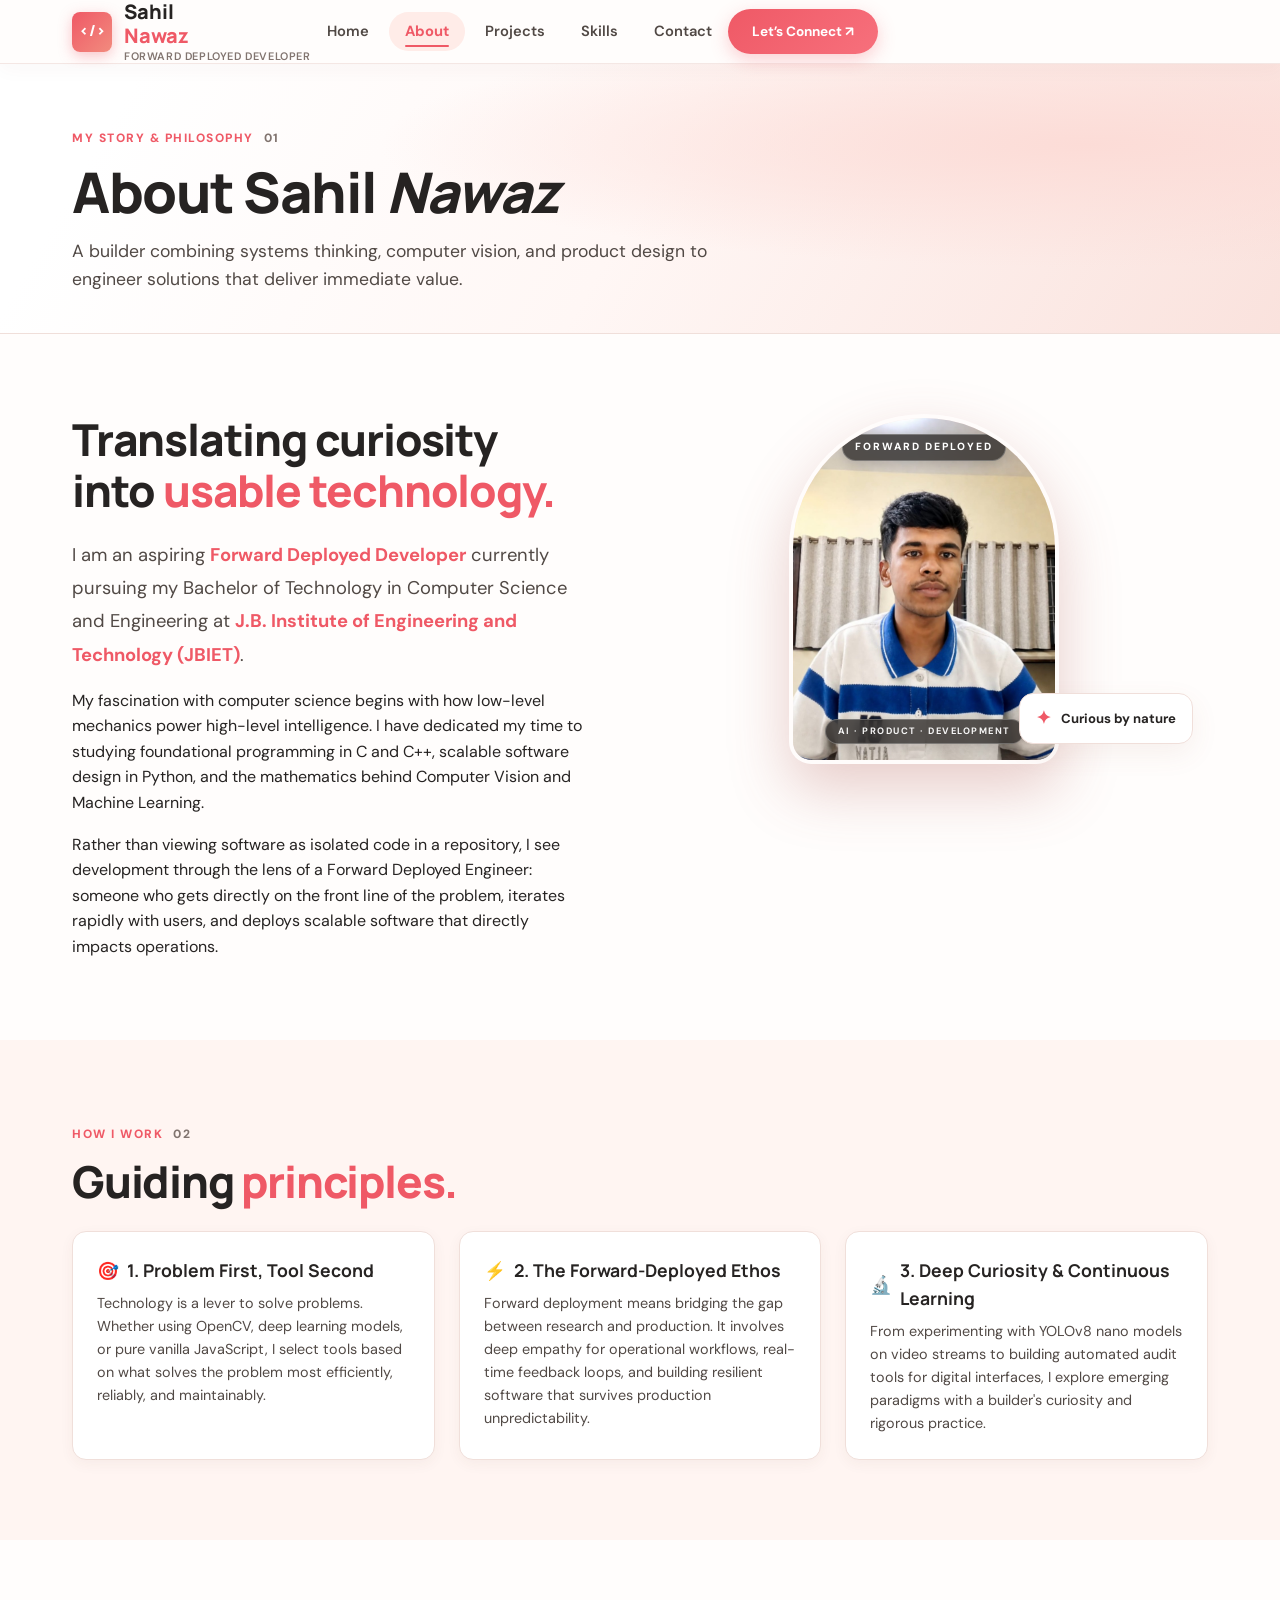
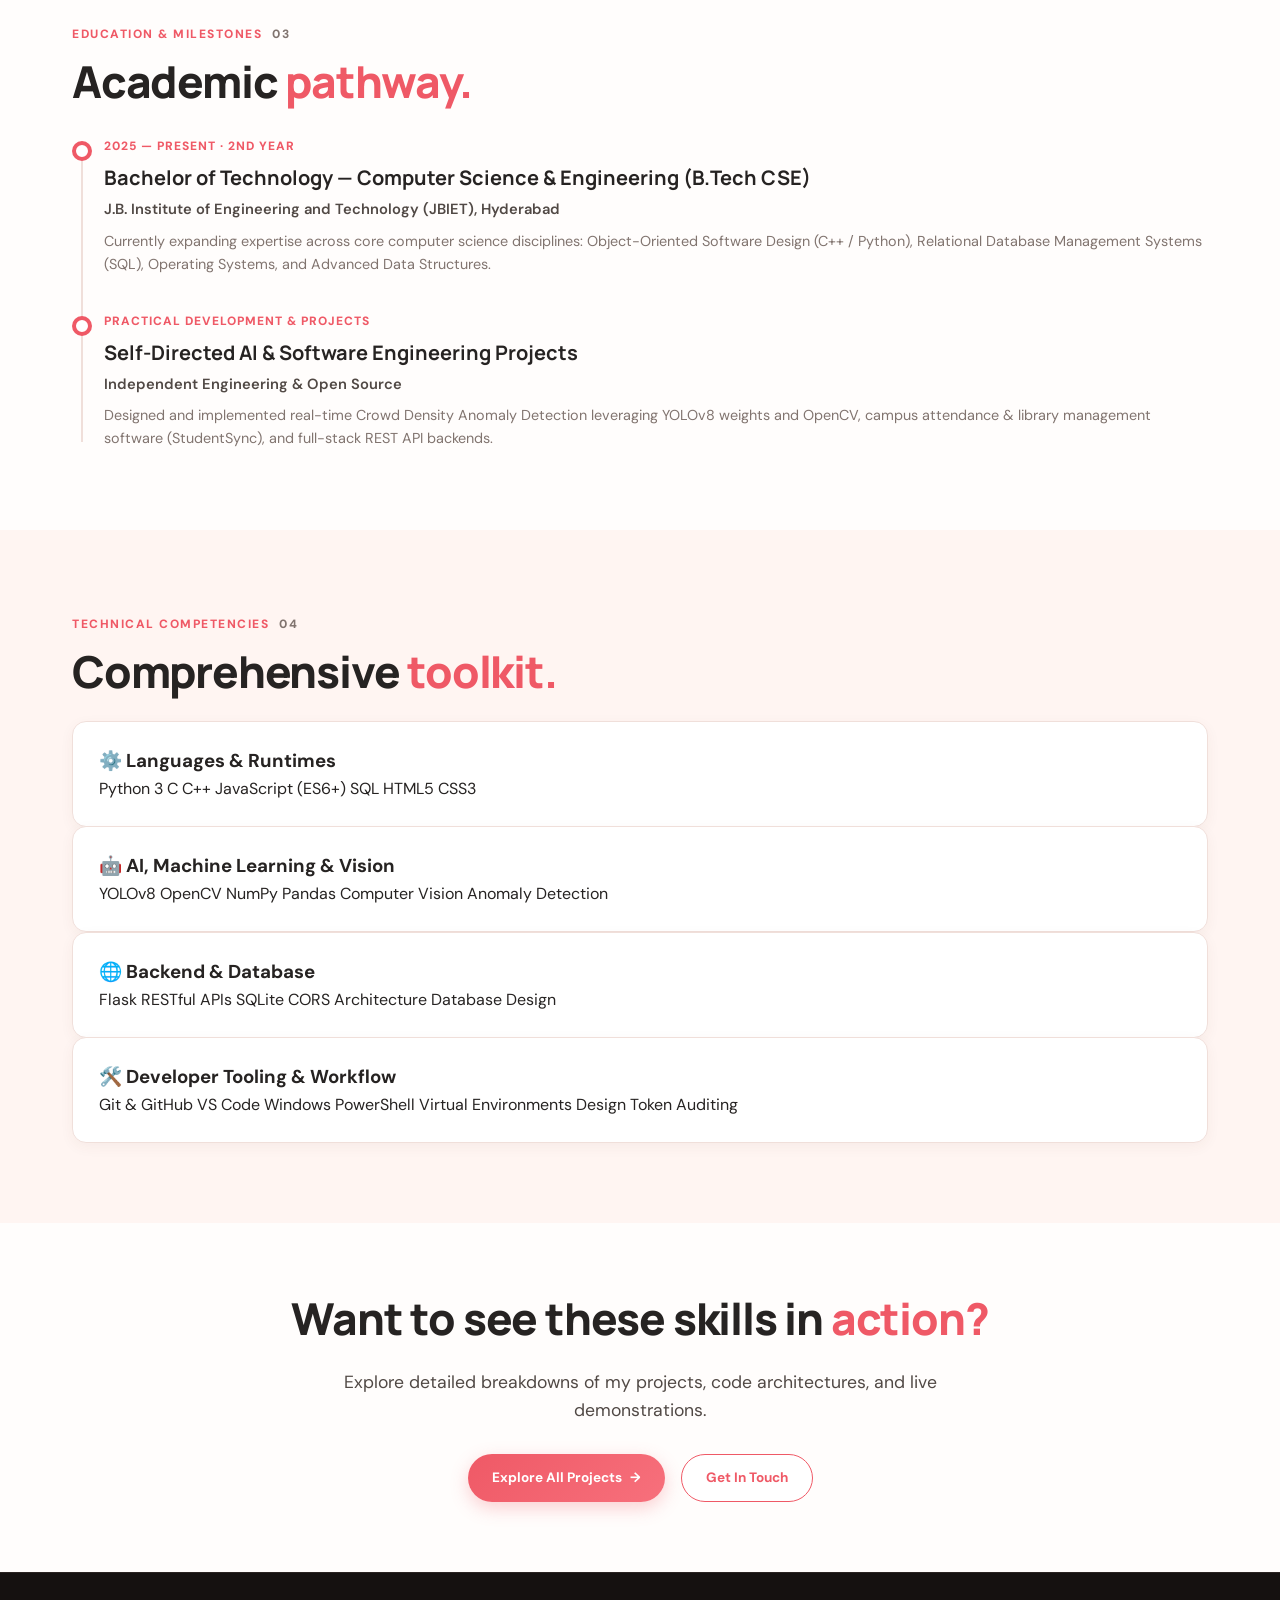
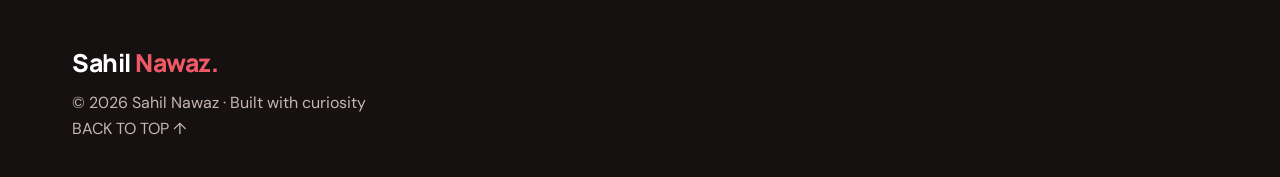
==== commit 9754957e: "feat(ui): add Sahil Nawaz profile photograph to Hero and About Me sections" ====
--- a/frontend/about.html
+++ b/frontend/about.html
@@ -73,9 +73,9 @@
           </div>
 
           <div class="about-visual-wrap">
-            <div class="profile-art">
+            <div class="profile-art has-img">
+              <img src="images/sahil-nawaz.jpg" alt="Sahil Nawaz Profile Portrait" class="profile-img" width="270" height="350">
               <span class="profile-tag">FORWARD DEPLOYED</span>
-              <div class="profile-initials">SN</div>
               <small class="profile-subtag">AI · PRODUCT · DEVELOPMENT</small>
             </div>
             <div class="floating-chip chip-about-1">
--- a/frontend/css/style.css
+++ b/frontend/css/style.css
@@ -599,6 +599,54 @@
   z-index: 2;
 }
 
+/* Profile Photo Integration */
+.profile-art .profile-img {
+  width: 100%;
+  height: 100%;
+  object-fit: cover;
+  object-position: center 20%;
+  position: absolute;
+  top: 0;
+  left: 0;
+  z-index: 1;
+  transition: transform 0.4s cubic-bezier(0.16, 1, 0.3, 1);
+}
+
+.profile-art:hover .profile-img {
+  transform: scale(1.05);
+}
+
+.profile-art.has-img::before,
+.profile-art.has-img::after {
+  display: none;
+}
+
+.profile-art.has-img {
+  background: var(--primary-soft);
+}
+
+.profile-art.has-img .profile-tag {
+  background: rgba(38, 35, 34, 0.75);
+  backdrop-filter: blur(8px);
+  -webkit-backdrop-filter: blur(8px);
+  padding: 4px 12px;
+  border-radius: var(--radius-full);
+  border: 1px solid rgba(255, 255, 255, 0.25);
+  top: 16px;
+  box-shadow: 0 4px 12px rgba(0, 0, 0, 0.15);
+}
+
+.profile-art.has-img .profile-subtag {
+  background: rgba(38, 35, 34, 0.75);
+  backdrop-filter: blur(8px);
+  -webkit-backdrop-filter: blur(8px);
+  padding: 4px 12px;
+  border-radius: var(--radius-full);
+  border: 1px solid rgba(255, 255, 255, 0.25);
+  bottom: 16px;
+  box-shadow: 0 4px 12px rgba(0, 0, 0, 0.15);
+}
+
 .about-visual-wrap {
   position: relative;
   display: grid;
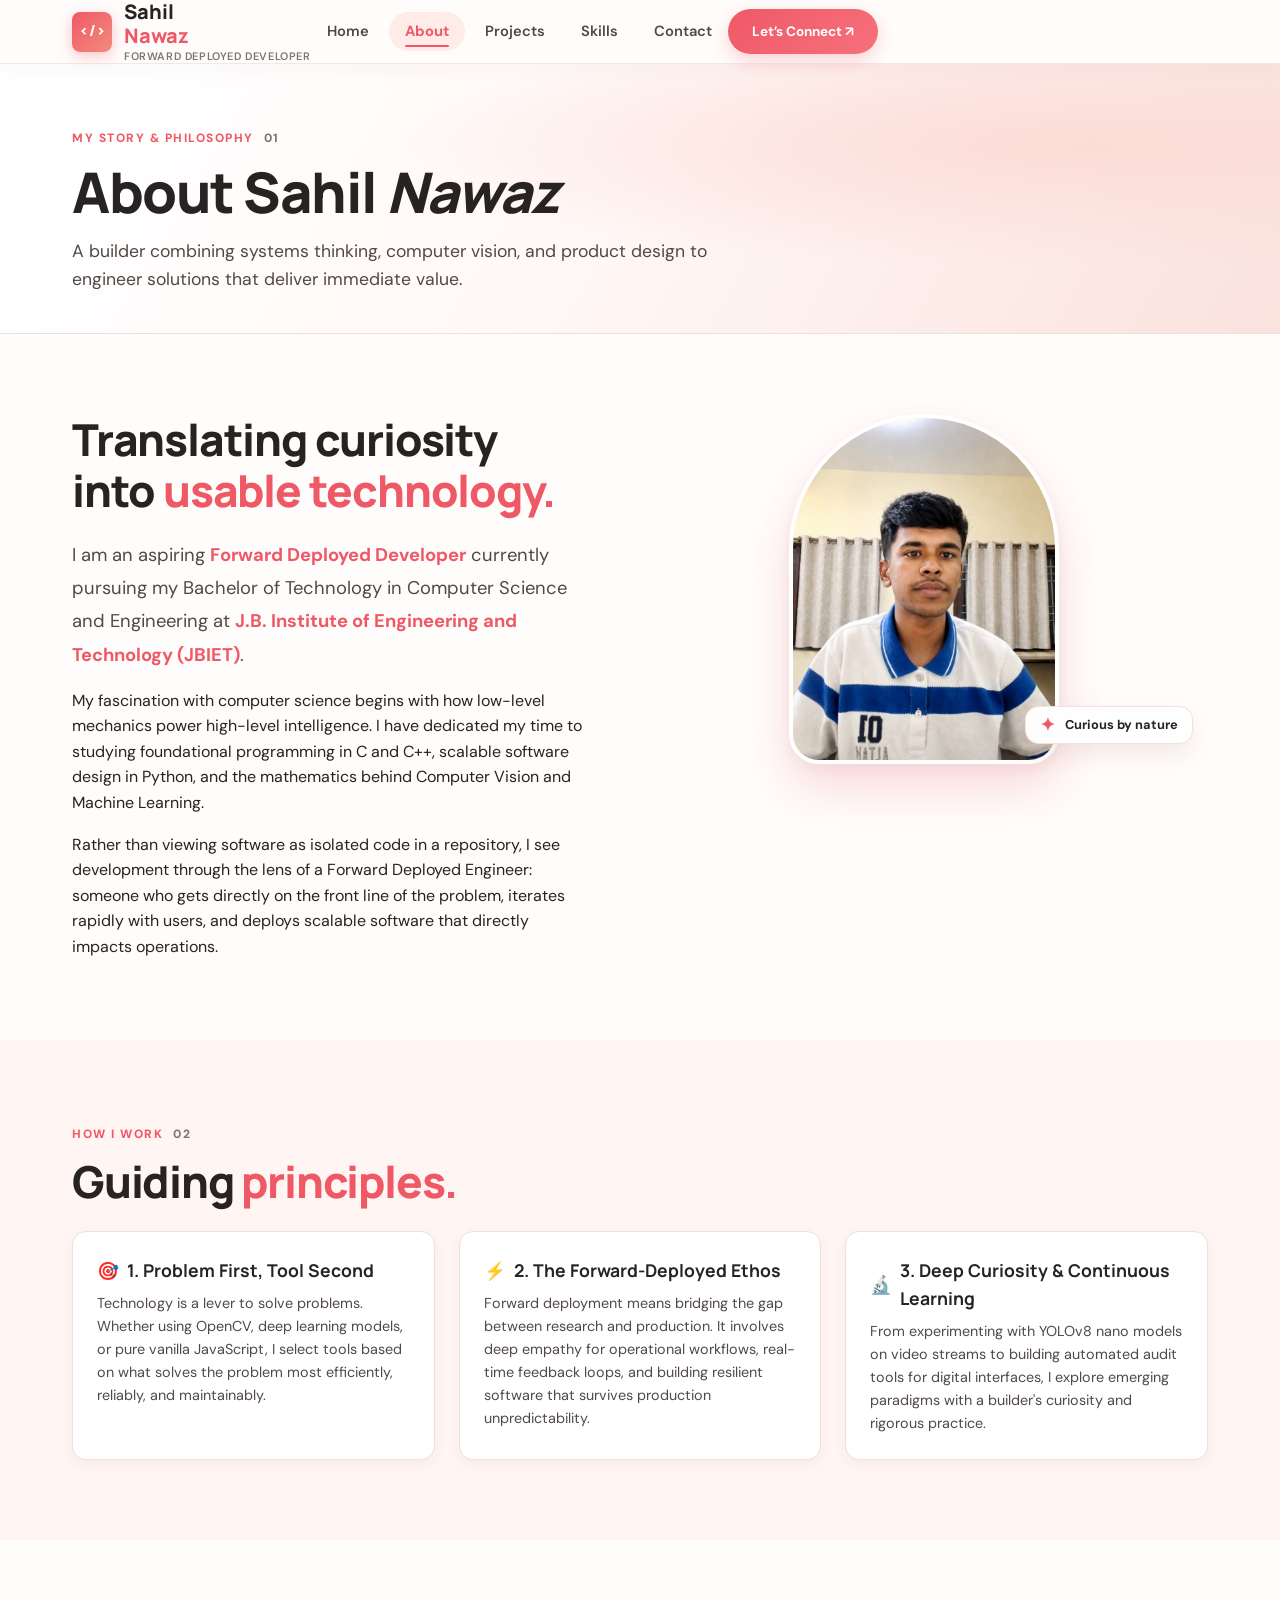
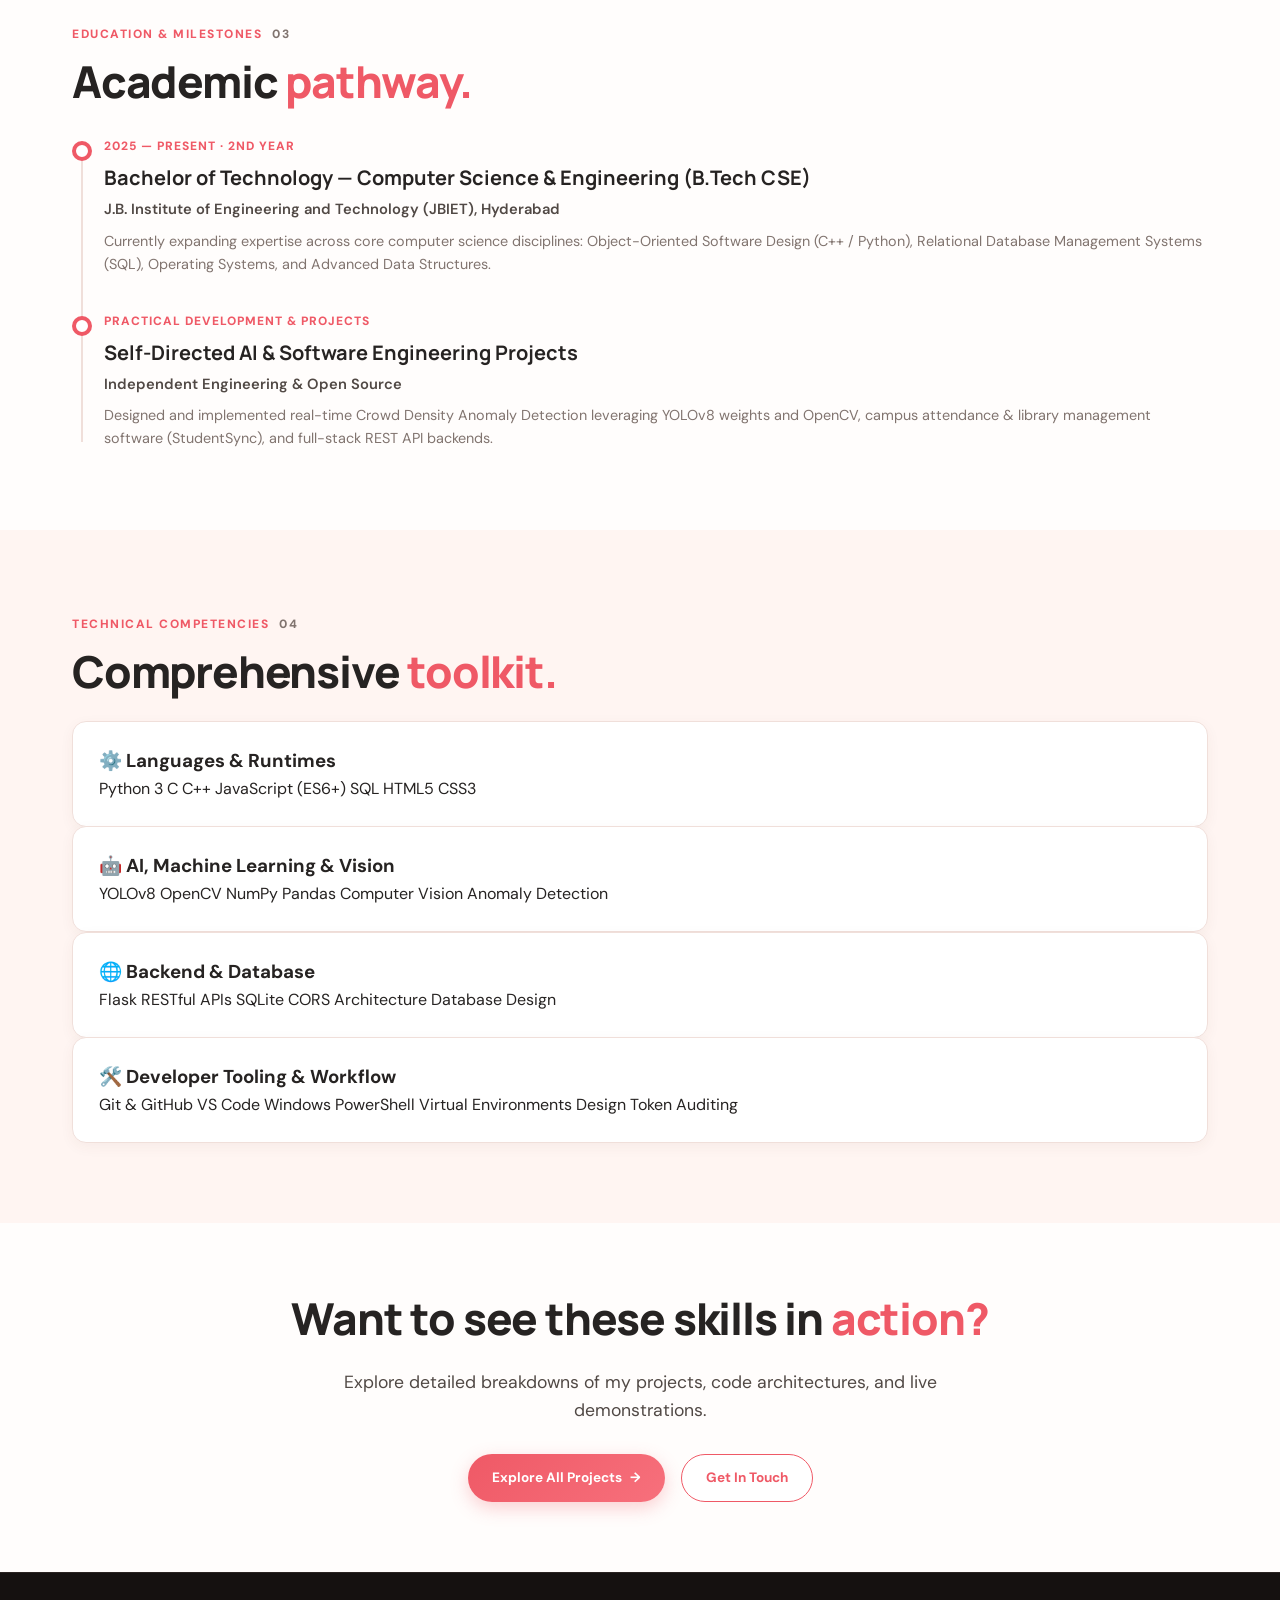
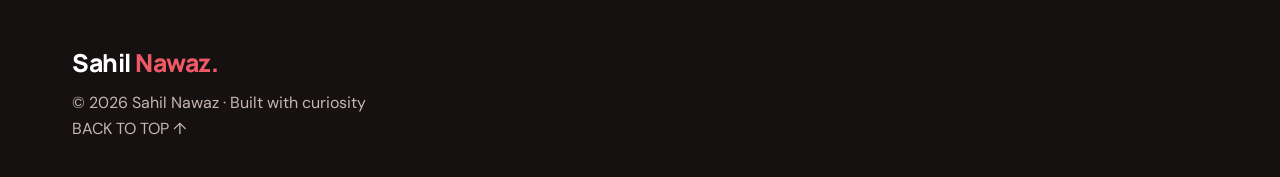
==== commit 43b667ae: "refactor: totally remove admin dashboard (pure portfolio only) and optimize UI framing and height fo" ====
--- a/frontend/about.html
+++ b/frontend/about.html
@@ -74,9 +74,7 @@
 
           <div class="about-visual-wrap">
             <div class="profile-art has-img">
-              <img src="images/sahil-nawaz.jpg" alt="Sahil Nawaz Profile Portrait" class="profile-img" width="270" height="350">
-              <span class="profile-tag">FORWARD DEPLOYED</span>
-              <small class="profile-subtag">AI · PRODUCT · DEVELOPMENT</small>
+              <img src="images/sahil-nawaz.jpg" alt="Sahil Nawaz Profile Portrait" class="profile-img" width="280" height="350">
             </div>
             <div class="floating-chip chip-about-1">
               <b>✦</b>
--- a/frontend/css/style.css
+++ b/frontend/css/style.css
@@ -348,7 +348,7 @@
    Hero Section
    ========================================================================== */
 .hero-section {
-  padding: 70px 0 60px;
+  padding: clamp(36px, 5vh, 60px) 0 clamp(30px, 4vh, 50px);
   background: radial-gradient(ellipse at 85% 30%, #fcdcd7 0%, transparent 46%),
               linear-gradient(120deg, #ffffff 10%, #fff7f5 50%, #fae2dd 100%);
   position: relative;
@@ -359,7 +359,7 @@
   display: grid;
   grid-template-columns: 1.15fr 0.85fr;
   align-items: center;
-  gap: 40px;
+  gap: 36px;
 }
 
 .hero-badge {
@@ -369,13 +369,13 @@
   background: var(--primary-soft);
   border: 1px solid rgba(239, 89, 102, 0.2);
   border-radius: var(--radius-full);
-  padding: 8px 16px;
-  font-size: 0.75rem;
+  padding: 6px 14px;
+  font-size: 0.72rem;
   font-weight: 800;
   letter-spacing: 1.2px;
   color: var(--primary);
   text-transform: uppercase;
-  margin-bottom: 20px;
+  margin-bottom: 16px;
 }
 
 .pulse-dot {
@@ -394,11 +394,11 @@
 
 .hero-title {
   font-family: var(--font-heading);
-  font-size: clamp(2.75rem, 5.5vw, 4.5rem);
+  font-size: clamp(2.4rem, 4.2vw, 3.8rem);
   font-weight: 800;
-  line-height: 1.05;
-  letter-spacing: -2px;
-  margin-bottom: 12px;
+  line-height: 1.08;
+  letter-spacing: -1.8px;
+  margin-bottom: 10px;
   color: var(--text-main);
 }
 
@@ -460,19 +460,19 @@
 }
 
 .hero-divider {
-  width: 70px;
+  width: 60px;
   height: 4px;
   background: var(--accent);
   border-radius: 2px;
+  margin-bottom: 16px;
+}
+
+.hero-description {
+  font-size: clamp(0.92rem, 1.05vw, 1.02rem);
+  line-height: 1.7;
+  color: var(--text-body);
+  max-width: 560px;
   margin-bottom: 22px;
-}
-
-.hero-description {
-  font-size: 1.05rem;
-  line-height: 1.8;
-  color: var(--text-body);
-  max-width: 580px;
-  margin-bottom: 30px;
 }
 
 .hero-description strong {
@@ -483,15 +483,15 @@
 .hero-cta {
   display: flex;
   flex-wrap: wrap;
-  gap: 16px;
-  margin-bottom: 30px;
+  gap: 14px;
+  margin-bottom: 22px;
 }
 
 .hero-socials {
   display: flex;
   align-items: center;
-  gap: 20px;
-  font-size: 0.85rem;
+  gap: 18px;
+  font-size: 0.82rem;
   font-weight: 700;
 }
 
@@ -511,100 +511,53 @@
   position: relative;
   display: grid;
   place-items: center;
-  min-height: 440px;
+  min-height: 400px;
 }
 
 .halo-ring {
   position: absolute;
-  width: 360px;
-  height: 360px;
-  border: 2px dashed rgba(255, 255, 255, 0.9);
+  width: 370px;
+  height: 370px;
+  border: 2px dashed rgba(239, 89, 102, 0.35);
   border-radius: 50%;
   pointer-events: none;
 }
 
 .dotted-pattern {
   position: absolute;
-  width: 400px;
-  height: 220px;
-  background-image: radial-gradient(rgba(255, 255, 255, 0.7) 2px, transparent 2px);
-  background-size: 12px 12px;
+  width: 420px;
+  height: 240px;
+  background-image: radial-gradient(rgba(239, 89, 102, 0.25) 2px, transparent 2px);
+  background-size: 14px 14px;
   pointer-events: none;
 }
 
-/* Pure CSS Geometric Profile Artwork (No external image needed) */
+/* Profile Photo Framing */
 .profile-art {
-  width: 270px;
-  height: 350px;
-  border-radius: 145px 145px 24px 24px;
-  background: linear-gradient(145deg, #f4b2a8, #e86f70);
-  box-shadow: 0 25px 60px rgba(169, 78, 73, 0.28);
+  width: 285px;
+  height: 370px;
+  border-radius: 145px 145px 32px 32px;
+  background: linear-gradient(145deg, #fcdcd7, #f7b4a9);
+  box-shadow: 0 24px 50px rgba(239, 89, 102, 0.22), 0 6px 18px rgba(32, 27, 25, 0.05);
   display: flex;
   align-items: center;
   justify-content: center;
   position: relative;
   overflow: hidden;
-  border: 4px solid rgba(255, 255, 255, 0.85);
-}
-
-.profile-art::before,
-.profile-art::after {
-  content: "";
-  position: absolute;
-  border: 1px solid rgba(255, 255, 255, 0.45);
-  border-radius: 50%;
-  pointer-events: none;
-}
-
-.profile-art::before {
-  width: 240px;
-  height: 240px;
-}
-
-.profile-art::after {
-  width: 190px;
-  height: 190px;
-}
-
-.profile-initials {
-  font-family: var(--font-heading);
-  font-size: 5.5rem;
-  font-weight: 800;
-  color: rgba(255, 255, 255, 0.88);
-  letter-spacing: -6px;
-  user-select: none;
-  z-index: 2;
-  text-shadow: 0 4px 20px rgba(169, 78, 73, 0.25);
-}
-
-.profile-tag {
-  position: absolute;
-  top: 24px;
-  color: #ffffff;
-  font-size: 0.65rem;
-  font-weight: 800;
-  letter-spacing: 2px;
-  text-transform: uppercase;
-  z-index: 2;
-}
-
-.profile-subtag {
-  position: absolute;
-  bottom: 22px;
-  color: rgba(255, 255, 255, 0.95);
-  font-size: 0.58rem;
-  font-weight: 700;
-  letter-spacing: 1.5px;
-  text-transform: uppercase;
-  z-index: 2;
-}
-
-/* Profile Photo Integration */
+  border: 4px solid #ffffff;
+  transition: transform 0.4s cubic-bezier(0.16, 1, 0.3, 1), box-shadow 0.4s ease;
+}
+
+.profile-art:hover {
+  transform: translateY(-4px);
+  box-shadow: 0 30px 60px rgba(239, 89, 102, 0.3), 0 8px 24px rgba(32, 27, 25, 0.08);
+}
+
 .profile-art .profile-img {
   width: 100%;
   height: 100%;
   object-fit: cover;
-  object-position: center 20%;
+  object-position: center 12%;
   position: absolute;
   top: 0;
   left: 0;
@@ -613,7 +566,7 @@
 }
 
 .profile-art:hover .profile-img {
-  transform: scale(1.05);
+  transform: scale(1.04);
 }
 
 .profile-art.has-img::before,
@@ -625,26 +578,10 @@
   background: var(--primary-soft);
 }
 
-.profile-art.has-img .profile-tag {
-  background: rgba(38, 35, 34, 0.75);
-  backdrop-filter: blur(8px);
-  -webkit-backdrop-filter: blur(8px);
-  padding: 4px 12px;
-  border-radius: var(--radius-full);
-  border: 1px solid rgba(255, 255, 255, 0.25);
-  top: 16px;
-  box-shadow: 0 4px 12px rgba(0, 0, 0, 0.15);
-}
-
-.profile-art.has-img .profile-subtag {
-  background: rgba(38, 35, 34, 0.75);
-  backdrop-filter: blur(8px);
-  -webkit-backdrop-filter: blur(8px);
-  padding: 4px 12px;
-  border-radius: var(--radius-full);
-  border: 1px solid rgba(255, 255, 255, 0.25);
-  bottom: 16px;
-  box-shadow: 0 4px 12px rgba(0, 0, 0, 0.15);
+.profile-art.has-img .profile-tag,
+.profile-art.has-img .profile-subtag,
+.profile-art.has-img .profile-initials {
+  display: none !important;
 }
 
 .about-visual-wrap {
@@ -658,75 +595,54 @@
   right: 15px;
 }
 
-/* Floating Badges */
+/* Floating Badges Positioned Neatly Around the Photo (No overlap on face or body) */
 .floating-chip {
   position: absolute;
-  background: #ffffff;
-  border: 1px solid var(--border);
-  padding: 10px 16px;
+  background: rgba(255, 255, 255, 0.96);
+  backdrop-filter: blur(8px);
+  -webkit-backdrop-filter: blur(8px);
+  border: 1px solid rgba(240, 223, 218, 0.9);
+  padding: 8px 14px;
   border-radius: var(--radius-md);
-  box-shadow: var(--shadow-md);
+  box-shadow: 0 10px 24px rgba(156, 85, 67, 0.12);
   display: flex;
   align-items: center;
   gap: 10px;
-  font-size: 0.82rem;
+  font-size: 0.8rem;
   font-weight: 700;
   animation: float 4s ease-in-out infinite alternate;
   z-index: 3;
+  white-space: nowrap;
 }
 
 .floating-chip b {
   font-size: 1.15rem;
   color: var(--primary);
-}
-
+  line-height: 1;
+}
+
+/* Chip 1: Top-Left outside the shoulder */
 .chip-1 {
-  top: 40px;
-  left: 0;
-}
-
+  top: 25px;
+  left: -36px;
+}
+
+/* Chip 2: Middle-Right outside the shoulder */
 .chip-2 {
-  top: 130px;
-  right: -10px;
+  top: 135px;
+  right: -40px;
   animation-delay: -1.5s;
 }
 
+/* Chip 3: Bottom-Left outside the lower card */
 .chip-3 {
-  bottom: 60px;
-  right: 10px;
+  bottom: 25px;
+  left: -32px;
   animation-delay: -3s;
 }
 
 .profile-quote-card {
-  position: absolute;
-  bottom: 0px;
-  left: 10px;
-  background: #ffffff;
-  padding: 12px 18px;
-  border-radius: var(--radius-md);
-  box-shadow: var(--shadow-md);
-  border: 1px solid var(--border);
-  display: flex;
-  align-items: center;
-  gap: 12px;
-  z-index: 4;
-}
-
-.quote-icon {
-  color: #f59e0b;
-  font-size: 1.4rem;
-}
-
-.quote-text b {
-  display: block;
-  font-family: var(--font-heading);
-  font-size: 0.88rem;
-  color: var(--text-main);
-}
-
-.quote-text small {
-  font-size: 0.75rem;
-  color: var(--text-muted);
+  display: none;
 }
 
 @keyframes float {
@@ -738,27 +654,27 @@
    Highlights / Stats Bar
    ========================================================================== */
 .highlights-bar {
-  margin-top: -30px;
+  margin-top: -24px;
   position: relative;
   z-index: 5;
-  margin-bottom: 70px;
+  margin-bottom: 50px;
 }
 
 .highlights-grid {
   display: grid;
   grid-template-columns: repeat(4, 1fr);
-  gap: 18px;
+  gap: 16px;
 }
 
 .highlight-card {
   background: var(--bg-card);
   border: 1px solid var(--border);
   border-radius: var(--radius-md);
-  padding: 20px 22px;
+  padding: 15px 18px;
   box-shadow: var(--shadow-sm);
   display: flex;
   align-items: center;
-  gap: 16px;
+  gap: 14px;
   transition: var(--transition);
 }
 
@@ -2502,6 +2418,87 @@
      - Tablet:  481px – 768px
      - Mobile:  320px – 480px
    ========================================================================== */
+
+/* --------------------------------------------------------------------------
+   00. STANDARD LAPTOP & NOTEBOOK SCREENS (1025px – 1440px)
+   -------------------------------------------------------------------------- */
+@media (max-width: 1440px) and (min-width: 1025px) {
+  .hero-section {
+    padding: 36px 0 28px;
+  }
+  .hero-grid {
+    gap: 32px;
+  }
+  .hero-visual {
+    min-height: 380px;
+  }
+  .profile-art {
+    width: 270px;
+    height: 350px;
+  }
+  .chip-1 {
+    left: -28px;
+    top: 20px;
+  }
+  .chip-2 {
+    right: -30px;
+    top: 125px;
+  }
+  .chip-3 {
+    left: -22px;
+    bottom: 20px;
+  }
+  .highlights-bar {
+    margin-top: -18px;
+    margin-bottom: 45px;
+  }
+  .highlight-card {
+    padding: 13px 16px;
+    gap: 12px;
+  }
+  .highlight-icon {
+    width: 42px;
+    height: 42px;
+    font-size: 1.5rem;
+  }
+  .highlight-card b {
+    font-size: 0.88rem;
+  }
+  .highlight-card small {
+    font-size: 0.74rem;
+  }
+}
+
+/* Height-based adjustments for 1366x768 and 1080p scaled laptop screens */
+@media (max-height: 840px) and (min-width: 1025px) {
+  .hero-section {
+    padding: 30px 0 22px;
+  }
+  .hero-title {
+    font-size: 2.85rem;
+    margin-bottom: 6px;
+  }
+  .hero-subtitle {
+    font-size: 1.25rem;
+    margin-bottom: 10px;
+  }
+  .hero-description {
+    font-size: 0.94rem;
+    line-height: 1.62;
+    margin-bottom: 18px;
+  }
+  .hero-actions {
+    margin-bottom: 18px;
+  }
+  .profile-art {
+    width: 260px;
+    height: 335px;
+  }
+  .highlights-bar {
+    margin-top: -16px;
+    margin-bottom: 40px;
+  }
+}
 
 /* --------------------------------------------------------------------------
    01. LAPTOP & COMPACT DESKTOP (769px – 1024px)
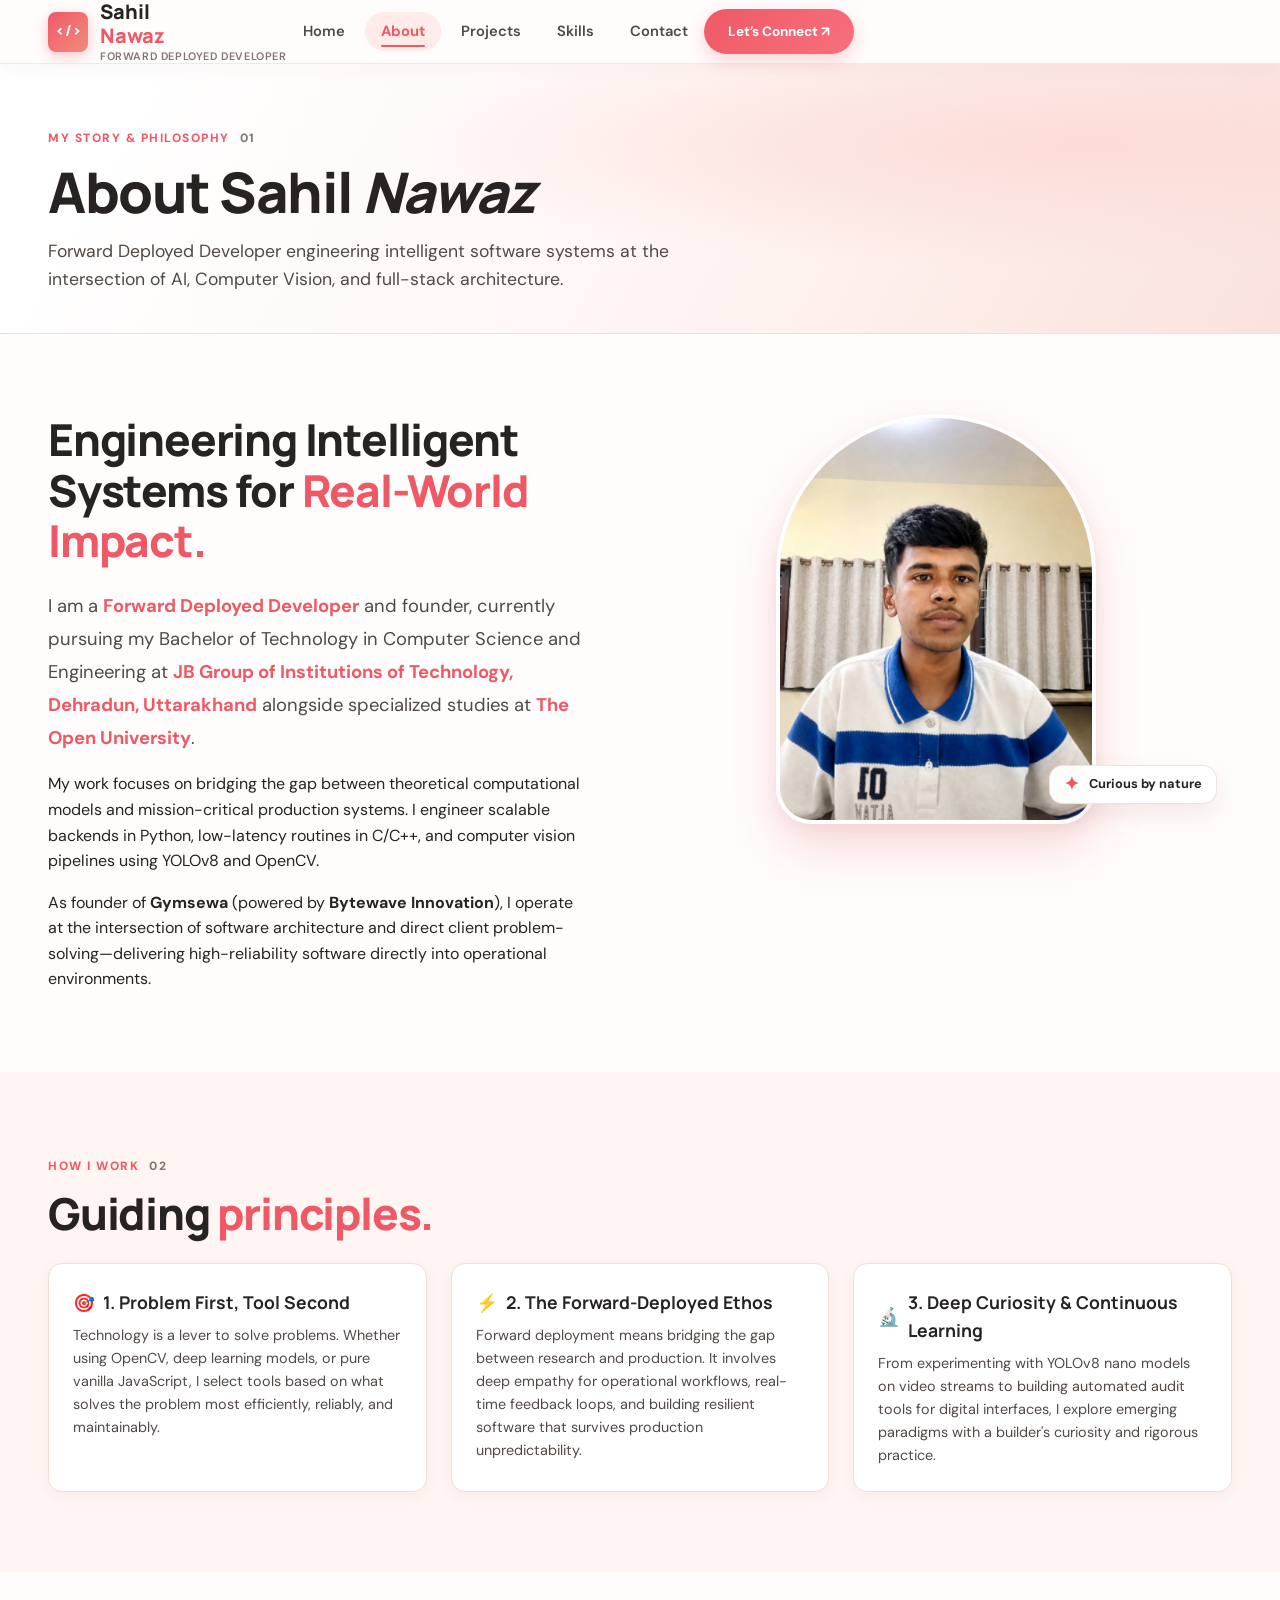
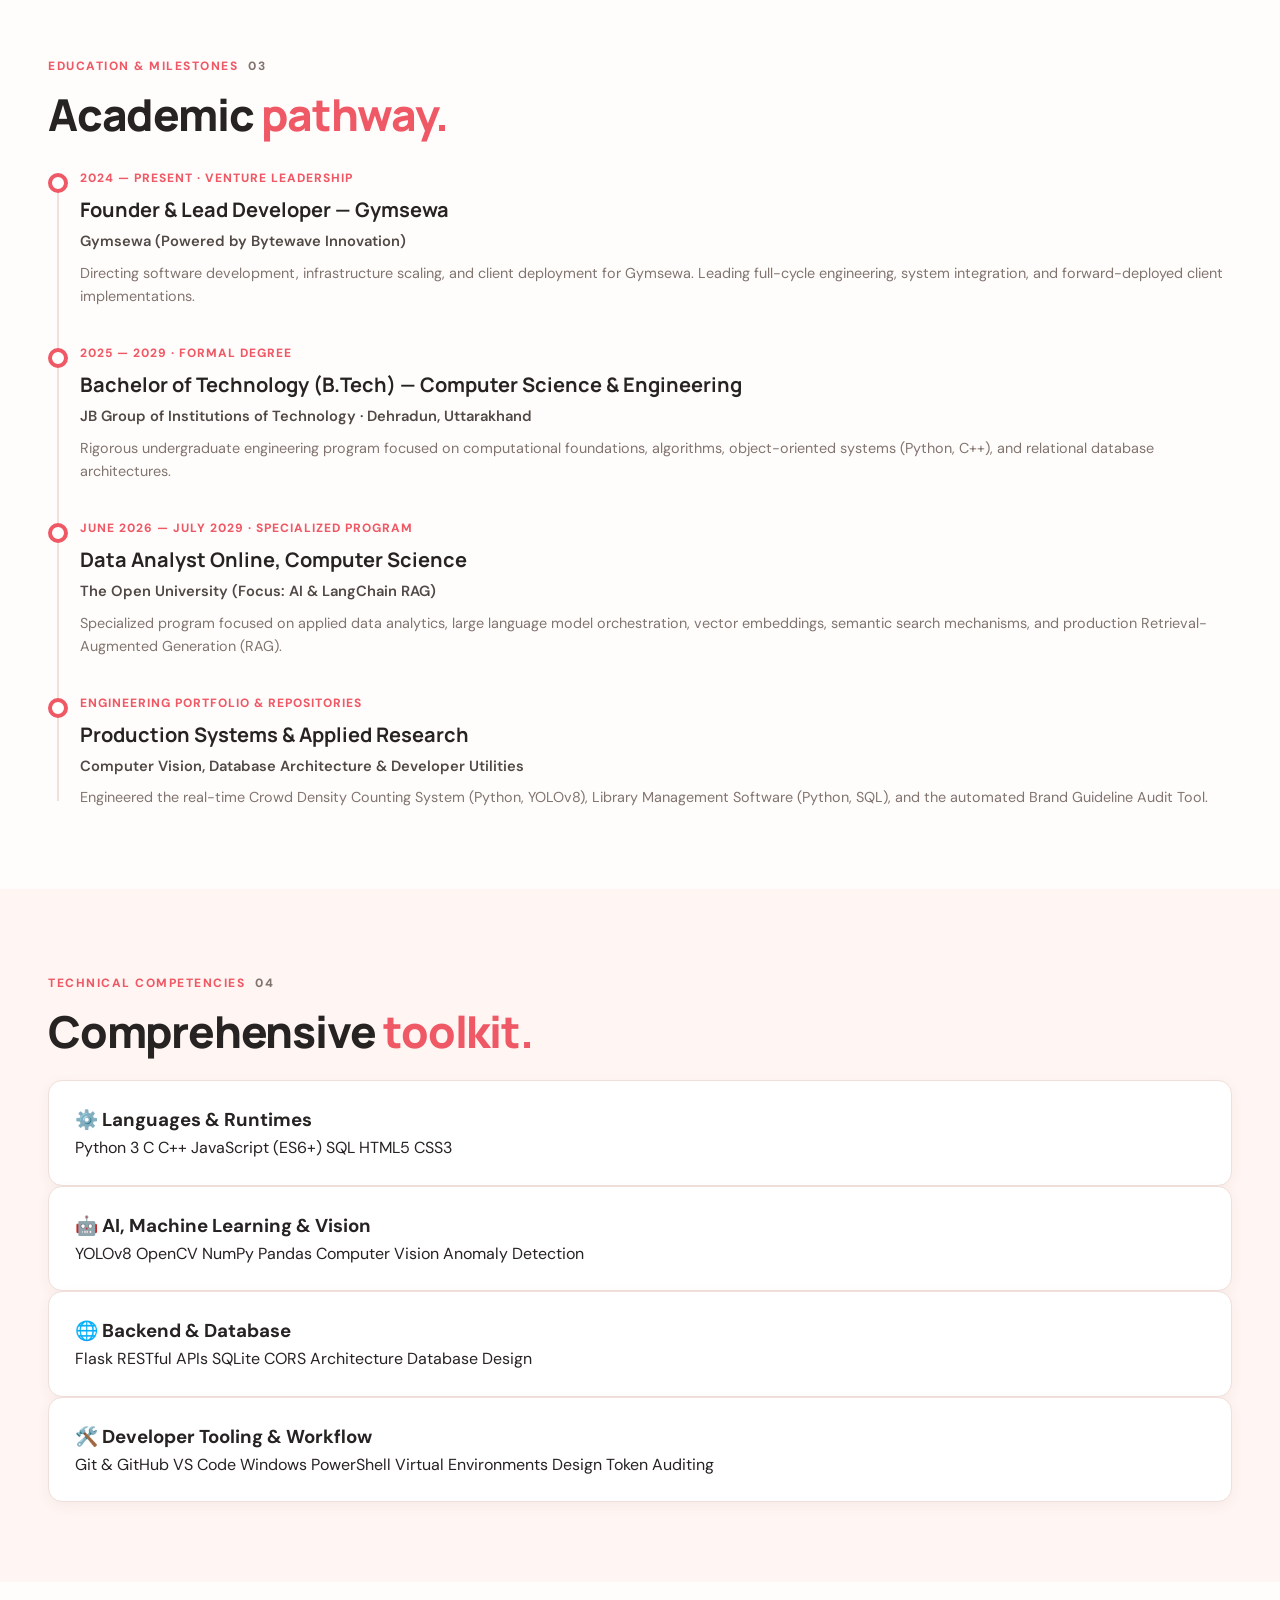
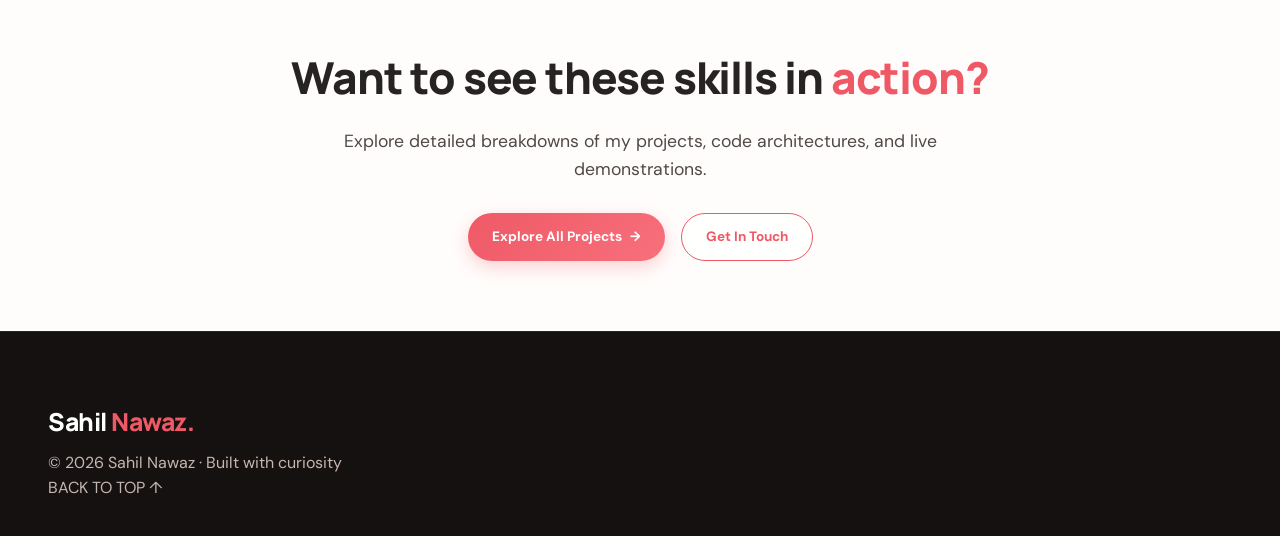
==== commit c12e463d: "Elevate portfolio content to executive developer standard across all pages" ====
--- a/frontend/about.html
+++ b/frontend/about.html
@@ -3,7 +3,7 @@
 <head>
   <meta charset="UTF-8">
   <meta name="viewport" content="width=device-width, initial-scale=1.0">
-  <meta name="description" content="About Sahil Nawaz — Forward Deployed Developer, AI enthusiast, and Computer Science student at JBIET.">
+  <meta name="description" content="About Sahil Nawaz — Forward Deployed Developer engineering AI, Computer Vision, and full-stack software solutions.">
   <title>About | Sahil Nawaz — Forward Deployed Developer</title>
 
   <!-- Google Fonts: Manrope & DM Sans -->
@@ -50,7 +50,7 @@
         <div class="section-label">MY STORY & PHILOSOPHY <span>01</span></div>
         <h1 class="page-hero-title">About Sahil <em>Nawaz</em></h1>
         <p class="page-hero-subtitle">
-          A builder combining systems thinking, computer vision, and product design to engineer solutions that deliver immediate value.
+          Forward Deployed Developer engineering intelligent software systems at the intersection of AI, Computer Vision, and full-stack architecture.
         </p>
       </div>
     </section>
@@ -60,15 +60,15 @@
       <div class="container">
         <div class="about-grid">
           <div>
-            <h2 class="section-heading">Translating curiosity into <em>usable technology.</em></h2>
+            <h2 class="section-heading">Engineering Intelligent Systems for <em>Real-World Impact.</em></h2>
             <p class="about-lead">
-              I am an aspiring <strong>Forward Deployed Developer</strong> currently pursuing my Bachelor of Technology in Computer Science and Engineering at <strong>J.B. Institute of Engineering and Technology (JBIET)</strong>.
+              I am a <strong>Forward Deployed Developer</strong> and founder, currently pursuing my Bachelor of Technology in Computer Science and Engineering at <strong>JB Group of Institutions of Technology, Dehradun, Uttarakhand</strong> alongside specialized studies at <strong>The Open University</strong>.
             </p>
             <p class="about-details" style="margin-bottom: 16px;">
-              My fascination with computer science begins with how low-level mechanics power high-level intelligence. I have dedicated my time to studying foundational programming in C and C++, scalable software design in Python, and the mathematics behind Computer Vision and Machine Learning.
+              My work focuses on bridging the gap between theoretical computational models and mission-critical production systems. I engineer scalable backends in Python, low-latency routines in C/C++, and computer vision pipelines using YOLOv8 and OpenCV.
             </p>
             <p class="about-details">
-              Rather than viewing software as isolated code in a repository, I see development through the lens of a Forward Deployed Engineer: someone who gets directly on the front line of the problem, iterates rapidly with users, and deploys scalable software that directly impacts operations.
+              As founder of <strong>Gymsewa</strong> (powered by <strong>Bytewave Innovation</strong>), I operate at the intersection of software architecture and direct client problem-solving—delivering high-reliability software directly into operational environments.
             </p>
           </div>
 
@@ -119,21 +119,41 @@
         <div class="timeline">
           <div class="timeline-item">
             <div class="timeline-dot"></div>
-            <div class="timeline-date">2025 — PRESENT · 2ND YEAR</div>
-            <h3 class="timeline-title">Bachelor of Technology — Computer Science & Engineering (B.Tech CSE)</h3>
-            <div class="timeline-institution">J.B. Institute of Engineering and Technology (JBIET), Hyderabad</div>
-            <p class="timeline-desc">
-              Currently expanding expertise across core computer science disciplines: Object-Oriented Software Design (C++ / Python), Relational Database Management Systems (SQL), Operating Systems, and Advanced Data Structures.
-            </p>
-          </div>
-
-          <div class="timeline-item">
-            <div class="timeline-dot"></div>
-            <div class="timeline-date">PRACTICAL DEVELOPMENT & PROJECTS</div>
-            <h3 class="timeline-title">Self-Directed AI & Software Engineering Projects</h3>
-            <div class="timeline-institution">Independent Engineering & Open Source</div>
-            <p class="timeline-desc">
-              Designed and implemented real-time Crowd Density Anomaly Detection leveraging YOLOv8 weights and OpenCV, campus attendance & library management software (StudentSync), and full-stack REST API backends.
+            <div class="timeline-date">2024 — PRESENT · VENTURE LEADERSHIP</div>
+            <h3 class="timeline-title">Founder & Lead Developer — Gymsewa</h3>
+            <div class="timeline-institution">Gymsewa (Powered by Bytewave Innovation)</div>
+            <p class="timeline-desc">
+              Directing software development, infrastructure scaling, and client deployment for Gymsewa. Leading full-cycle engineering, system integration, and forward-deployed client implementations.
+            </p>
+          </div>
+
+          <div class="timeline-item">
+            <div class="timeline-dot"></div>
+            <div class="timeline-date">2025 — 2029 · FORMAL DEGREE</div>
+            <h3 class="timeline-title">Bachelor of Technology (B.Tech) — Computer Science & Engineering</h3>
+            <div class="timeline-institution">JB Group of Institutions of Technology · Dehradun, Uttarakhand</div>
+            <p class="timeline-desc">
+              Rigorous undergraduate engineering program focused on computational foundations, algorithms, object-oriented systems (Python, C++), and relational database architectures.
+            </p>
+          </div>
+
+          <div class="timeline-item">
+            <div class="timeline-dot"></div>
+            <div class="timeline-date">JUNE 2026 — JULY 2029 · SPECIALIZED PROGRAM</div>
+            <h3 class="timeline-title">Data Analyst Online, Computer Science</h3>
+            <div class="timeline-institution">The Open University (Focus: AI & LangChain RAG)</div>
+            <p class="timeline-desc">
+              Specialized program focused on applied data analytics, large language model orchestration, vector embeddings, semantic search mechanisms, and production Retrieval-Augmented Generation (RAG).
+            </p>
+          </div>
+
+          <div class="timeline-item">
+            <div class="timeline-dot"></div>
+            <div class="timeline-date">ENGINEERING PORTFOLIO & REPOSITORIES</div>
+            <h3 class="timeline-title">Production Systems & Applied Research</h3>
+            <div class="timeline-institution">Computer Vision, Database Architecture & Developer Utilities</div>
+            <p class="timeline-desc">
+              Engineered the real-time Crowd Density Counting System (Python, YOLOv8), Library Management Software (Python, SQL), and the automated Brand Guideline Audit Tool.
             </p>
           </div>
         </div>
--- a/frontend/css/style.css
+++ b/frontend/css/style.css
@@ -98,14 +98,14 @@
   cursor: pointer;
 }
 
-/* Responsive Container */
+/* Responsive Container — Full-Screen Professional Layout */
 .container {
   width: 100%;
-  max-width: 1200px;
+  max-width: 1400px;
   margin-left: auto;
   margin-right: auto;
-  padding-left: clamp(16px, 4vw, 32px);
-  padding-right: clamp(16px, 4vw, 32px);
+  padding-left: clamp(20px, 4vw, 48px);
+  padding-right: clamp(20px, 4vw, 48px);
 }
 
 /* ==========================================================================
@@ -1958,18 +1958,37 @@
   line-height: 1.5;
 }
 
-.form-alert.success {
+.form-alert.success,
+.form-alert.alert-success {
   background: rgba(34, 197, 94, 0.15);
   border: 1px solid rgba(34, 197, 94, 0.4);
   color: #4ade80;
   display: block;
 }
 
-.form-alert.error {
+.form-alert.error,
+.form-alert.alert-danger {
   background: rgba(239, 68, 68, 0.15);
   border: 1px solid rgba(239, 68, 68, 0.4);
   color: #f87171;
   display: block;
+}
+
+.preview-card-header {
+  display: flex;
+  justify-content: space-between;
+  align-items: center;
+  margin-bottom: 16px;
+}
+
+.preview-badge-id {
+  font-family: var(--font-mono, monospace);
+  font-size: 0.78rem;
+  background: rgba(223, 117, 104, 0.15);
+  color: var(--primary);
+  border: 1px solid rgba(223, 117, 104, 0.3);
+  padding: 3px 8px;
+  border-radius: 4px;
 }
 
 .btn-submit {
@@ -3181,3 +3200,2259 @@
     justify-content: center;
   }
 }
+
+/* =============================================================================
+   SECTION-WISE NAVIGATION SYSTEM (SPA)
+   ============================================================================= */
+.portfolio-section {
+  display: none;
+}
+
+.portfolio-section.active-section {
+  display: block;
+  animation: sectionReveal 0.35s cubic-bezier(0.16, 1, 0.3, 1) forwards;
+}
+
+@keyframes sectionReveal {
+  from {
+    opacity: 0;
+    transform: translateY(10px);
+  }
+  to {
+    opacity: 1;
+    transform: translateY(0);
+  }
+}
+
+/* Gradient Text Effect */
+.gradient-text {
+  background: linear-gradient(135deg, #df7568 0%, #cf4a3b 100%);
+  -webkit-background-clip: text;
+  -webkit-text-fill-color: transparent;
+}
+
+/* =============================================================================
+   FULL-SCREEN HERO OVERVIEW & PROFILE ARTWORK
+   ============================================================================= */
+.hero-section {
+  padding: clamp(40px, 6vh, 80px) 0 clamp(40px, 5vh, 70px);
+  min-height: calc(100vh - 90px);
+  display: flex;
+  align-items: center;
+}
+
+.hero-grid {
+  display: grid;
+  grid-template-columns: 1.2fr 0.8fr;
+  gap: clamp(36px, 5vw, 64px);
+  align-items: center;
+  width: 100%;
+}
+
+.profile-art {
+  width: 320px;
+  height: 410px;
+  border-radius: 160px 160px 36px 36px;
+  position: relative;
+}
+
+.portrait-overlay-badge {
+  position: absolute;
+  bottom: 16px;
+  left: 50%;
+  transform: translateX(-50%);
+  background: rgba(32, 27, 25, 0.88);
+  backdrop-filter: blur(8px);
+  -webkit-backdrop-filter: blur(8px);
+  color: #ffffff;
+  font-size: 0.68rem;
+  font-weight: 800;
+  letter-spacing: 0.08em;
+  padding: 6px 14px;
+  border-radius: var(--radius-full);
+  white-space: nowrap;
+  display: flex;
+  align-items: center;
+  gap: 6px;
+  z-index: 2;
+  border: 1px solid rgba(255, 255, 255, 0.15);
+}
+
+.overlay-dot {
+  width: 6px;
+  height: 6px;
+  border-radius: 50%;
+  background: #25d366;
+}
+
+.floating-chip.chip-4 {
+  bottom: 95px;
+  right: -36px;
+  animation-delay: -2.5s;
+}
+
+/* =============================================================================
+   QUICK PROFILE OVERVIEW (4-Card Metric Grid)
+   ============================================================================= */
+.overview-bar-section {
+  padding: 30px 0 60px;
+}
+
+.overview-grid {
+  display: grid;
+  grid-template-columns: repeat(4, 1fr);
+  gap: 24px;
+}
+
+.overview-card {
+  background: #ffffff;
+  border: 1px solid rgba(243, 181, 170, 0.65);
+  border-radius: var(--radius-lg);
+  padding: 26px 22px;
+  box-shadow: 0 8px 24px rgba(156, 85, 67, 0.05);
+  display: flex;
+  flex-direction: column;
+  transition: transform 0.3s cubic-bezier(0.16, 1, 0.3, 1), box-shadow 0.3s ease, border-color 0.3s ease;
+}
+
+.overview-card:hover {
+  transform: translateY(-5px);
+  box-shadow: 0 16px 36px rgba(223, 117, 104, 0.14);
+  border-color: var(--primary);
+}
+
+.overview-icon-badge {
+  font-size: 1.9rem;
+  line-height: 1;
+  margin-bottom: 14px;
+}
+
+.overview-tag {
+  display: inline-block;
+  font-size: 0.72rem;
+  font-weight: 700;
+  color: var(--primary);
+  text-transform: uppercase;
+  letter-spacing: 0.05em;
+  margin-bottom: 6px;
+}
+
+.overview-title {
+  font-size: 1.15rem;
+  font-weight: 800;
+  color: var(--text-main);
+  margin-bottom: 6px;
+  line-height: 1.3;
+}
+
+.overview-desc {
+  font-size: 0.84rem;
+  color: var(--text-muted);
+  line-height: 1.5;
+  margin-bottom: 16px;
+  flex-grow: 1;
+}
+
+.overview-link {
+  font-size: 0.82rem;
+  font-weight: 700;
+  color: var(--primary);
+  display: inline-flex;
+  align-items: center;
+  gap: 4px;
+}
+
+.overview-link:hover {
+  text-decoration: underline;
+}
+
+/* =============================================================================
+   PREVIEW SECTIONS LAYOUT (Home Page Overview Elements)
+   ============================================================================= */
+.preview-header-row {
+  display: flex;
+  align-items: flex-end;
+  justify-content: space-between;
+  gap: 24px;
+  margin-bottom: 38px;
+  flex-wrap: wrap;
+}
+
+/* About Preview */
+.about-preview-grid {
+  display: grid;
+  grid-template-columns: 1.3fr 0.9fr;
+  gap: 36px;
+  align-items: center;
+}
+
+.about-preview-text .lead-text {
+  font-size: 1.15rem;
+  line-height: 1.7;
+  color: var(--text-main);
+  margin-bottom: 16px;
+}
+
+.about-focus-pills {
+  display: flex;
+  flex-wrap: wrap;
+  gap: 10px;
+  margin-top: 24px;
+}
+
+.focus-pill {
+  background: var(--primary-soft);
+  color: var(--primary);
+  border: 1px solid rgba(223, 117, 104, 0.3);
+  padding: 8px 16px;
+  border-radius: var(--radius-full);
+  font-size: 0.85rem;
+  font-weight: 700;
+}
+
+.about-preview-card {
+  background: #ffffff;
+  border: 1px solid rgba(243, 181, 170, 0.65);
+  border-radius: var(--radius-lg);
+  padding: 30px;
+  box-shadow: 0 10px 30px rgba(156, 85, 67, 0.06);
+}
+
+.preview-card-title {
+  font-size: 1.2rem;
+  font-weight: 800;
+  margin-bottom: 16px;
+  color: var(--text-main);
+}
+
+.preview-bullet-list {
+  list-style: none;
+  display: flex;
+  flex-direction: column;
+  gap: 14px;
+  margin-bottom: 24px;
+}
+
+.preview-bullet-list li {
+  font-size: 0.88rem;
+  color: var(--text-body);
+  line-height: 1.55;
+  padding-left: 20px;
+  position: relative;
+}
+
+.preview-bullet-list li::before {
+  content: "•";
+  color: var(--primary);
+  font-size: 1.4rem;
+  position: absolute;
+  left: 0;
+  top: -4px;
+}
+
+/* Skills Preview */
+.skills-preview-grid {
+  display: grid;
+  grid-template-columns: repeat(auto-fit, minmax(230px, 1fr));
+  gap: 22px;
+}
+
+.skill-group-card {
+  background: #ffffff;
+  border: 1px solid rgba(243, 181, 170, 0.6);
+  border-radius: var(--radius-md);
+  padding: 22px;
+  box-shadow: 0 6px 18px rgba(156, 85, 67, 0.04);
+  transition: transform 0.25s ease, box-shadow 0.25s ease;
+}
+
+.skill-group-card:hover {
+  transform: translateY(-4px);
+  box-shadow: 0 14px 30px rgba(223, 117, 104, 0.12);
+  border-color: var(--primary);
+}
+
+.group-header {
+  display: flex;
+  align-items: center;
+  gap: 10px;
+  margin-bottom: 16px;
+  padding-bottom: 10px;
+  border-bottom: 1px solid rgba(240, 223, 218, 0.7);
+}
+
+.group-icon {
+  font-size: 1.4rem;
+}
+
+.group-title {
+  font-size: 1.05rem;
+  font-weight: 800;
+  color: var(--text-main);
+}
+
+.skills-tag-list {
+  list-style: none;
+  display: flex;
+  flex-wrap: wrap;
+  gap: 8px;
+}
+
+.skill-tag {
+  background: var(--bg-subtle);
+  border: 1px solid rgba(240, 223, 218, 0.9);
+  padding: 5px 12px;
+  border-radius: var(--radius-sm);
+  font-size: 0.82rem;
+  font-weight: 600;
+  color: var(--text-body);
+}
+
+/* Featured Projects Preview */
+.projects-showcase-grid {
+  display: grid;
+  grid-template-columns: repeat(3, 1fr);
+  gap: 28px;
+}
+
+.project-card-large {
+  background: #ffffff;
+  border: 1px solid rgba(243, 181, 170, 0.6);
+  border-radius: var(--radius-lg);
+  overflow: hidden;
+  box-shadow: 0 10px 30px rgba(156, 85, 67, 0.06);
+  display: flex;
+  flex-direction: column;
+  transition: transform 0.3s cubic-bezier(0.16, 1, 0.3, 1), box-shadow 0.3s ease, border-color 0.3s ease;
+}
+
+.project-card-large:hover {
+  transform: translateY(-6px);
+  box-shadow: 0 20px 48px rgba(223, 117, 104, 0.16);
+  border-color: var(--primary);
+}
+
+.project-card-body {
+  padding: 26px;
+  display: flex;
+  flex-direction: column;
+  flex-grow: 1;
+}
+
+.project-meta-row {
+  display: flex;
+  align-items: center;
+  justify-content: space-between;
+  margin-bottom: 12px;
+}
+
+.project-badge {
+  font-size: 0.74rem;
+  font-weight: 700;
+  color: var(--primary);
+  text-transform: uppercase;
+  letter-spacing: 0.04em;
+}
+
+.project-status-dot {
+  font-size: 0.74rem;
+  color: #0c8a55;
+  background: #e6f9f0;
+  padding: 3px 10px;
+  border-radius: var(--radius-full);
+  font-weight: 700;
+}
+
+.project-card-large .project-title {
+  font-size: 1.24rem;
+  font-weight: 800;
+  margin-bottom: 10px;
+  color: var(--text-main);
+}
+
+.project-description {
+  font-size: 0.88rem;
+  color: var(--text-body);
+  line-height: 1.6;
+  margin-bottom: 18px;
+  flex-grow: 1;
+}
+
+.project-tech-group {
+  display: flex;
+  flex-wrap: wrap;
+  gap: 6px;
+  margin-bottom: 20px;
+}
+
+.tech-tag {
+  background: var(--bg-subtle);
+  border: 1px solid rgba(240, 223, 218, 0.9);
+  padding: 4px 10px;
+  border-radius: var(--radius-sm);
+  font-size: 0.76rem;
+  font-weight: 600;
+}
+
+.project-action-row {
+  margin-top: auto;
+}
+
+/* Graphic Banners for Projects */
+.banner-visual-stats {
+  text-align: center;
+  color: #ffffff;
+}
+
+.stat-highlight {
+  display: block;
+  font-size: 2.2rem;
+  font-weight: 800;
+  line-height: 1;
+}
+
+.crowd-visual-bars {
+  display: flex;
+  align-items: flex-end;
+  gap: 6px;
+  height: 60px;
+  margin-top: 10px;
+}
+
+.crowd-visual-bars span {
+  width: 8px;
+  background: rgba(255, 255, 255, 0.75);
+  border-radius: 4px 4px 0 0;
+}
+
+.library-mockup-graphic {
+  text-align: center;
+  color: #ffffff;
+}
+
+.library-mockup-graphic .mockup-label {
+  font-size: 0.68rem;
+  letter-spacing: 0.08em;
+  opacity: 0.85;
+  display: block;
+  margin-bottom: 4px;
+}
+
+.library-mockup-graphic b {
+  font-size: 1.05rem;
+}
+
+.brand-audit-graphic {
+  display: flex;
+  align-items: center;
+  gap: 20px;
+  color: #ffffff;
+}
+
+.audit-typography {
+  font-size: 3rem;
+  font-weight: 800;
+  font-family: var(--font-heading);
+  line-height: 1;
+}
+
+.audit-swatches {
+  display: flex;
+  gap: 6px;
+}
+
+.audit-swatches span {
+  width: 18px;
+  height: 18px;
+  border-radius: 50%;
+  border: 2px solid #ffffff;
+}
+
+/* Contact CTA Banner on Home */
+.contact-cta-banner {
+  background: linear-gradient(135deg, #fff2ef 0%, #ffffff 50%, #fae6e2 100%);
+  border: 1px solid rgba(243, 181, 170, 0.7);
+  border-radius: var(--radius-lg);
+  padding: clamp(32px, 5vw, 56px);
+  display: grid;
+  grid-template-columns: 1.3fr 0.9fr;
+  gap: 40px;
+  align-items: center;
+  box-shadow: 0 16px 40px rgba(156, 85, 67, 0.08);
+}
+
+.contact-cta-title {
+  font-size: clamp(1.8rem, 3.2vw, 2.5rem);
+  font-weight: 800;
+  margin-bottom: 14px;
+  line-height: 1.2;
+}
+
+.contact-cta-desc {
+  font-size: 1rem;
+  color: var(--text-body);
+  line-height: 1.6;
+  margin-bottom: 24px;
+}
+
+.contact-cta-actions {
+  display: flex;
+  flex-wrap: wrap;
+  gap: 12px;
+}
+
+.contact-cta-quick-channels {
+  display: flex;
+  flex-direction: column;
+  gap: 14px;
+  background: #ffffff;
+  border: 1px solid rgba(243, 181, 170, 0.6);
+  border-radius: var(--radius-md);
+  padding: 24px;
+  box-shadow: 0 6px 18px rgba(156, 85, 67, 0.04);
+}
+
+.channel-pill-item {
+  display: flex;
+  align-items: center;
+  gap: 12px;
+}
+
+.channel-pill-icon {
+  font-size: 1.5rem;
+}
+
+.channel-pill-item small {
+  display: block;
+  font-size: 0.72rem;
+  text-transform: uppercase;
+  color: var(--text-muted);
+  font-weight: 700;
+}
+
+.channel-pill-item a {
+  font-size: 0.92rem;
+  font-weight: 700;
+  color: var(--text-main);
+}
+
+.channel-pill-item a:hover {
+  color: var(--primary);
+}
+
+/* =============================================================================
+   DETAILED SECTIONS COMMON STYLING
+   ============================================================================= */
+.detailed-section {
+  padding: clamp(50px, 7vh, 85px) 0;
+}
+
+.detailed-header-block {
+  margin-bottom: 42px;
+}
+
+.detailed-heading {
+  font-family: var(--font-heading);
+  font-size: clamp(2.2rem, 4vw, 3.2rem);
+  font-weight: 800;
+  line-height: 1.15;
+  color: var(--text-main);
+  margin-bottom: 12px;
+}
+
+.detailed-heading em {
+  font-style: normal;
+  color: var(--primary);
+}
+
+.detailed-lead {
+  font-size: clamp(1rem, 1.3vw, 1.15rem);
+  color: var(--text-body);
+  max-width: 800px;
+  line-height: 1.65;
+}
+
+/* About Detailed View Layout */
+.about-detailed-layout {
+  display: grid;
+  grid-template-columns: 0.85fr 1.35fr;
+  gap: 48px;
+  align-items: flex-start;
+}
+
+.about-portrait-card {
+  background: #ffffff;
+  border: 1px solid rgba(243, 181, 170, 0.6);
+  border-radius: var(--radius-lg);
+  padding: 24px;
+  box-shadow: 0 10px 30px rgba(156, 85, 67, 0.06);
+  margin-bottom: 24px;
+}
+
+.detailed-portrait {
+  width: 100%;
+  height: 360px;
+  margin: 0 auto 20px;
+}
+
+.about-quick-specs {
+  display: flex;
+  flex-direction: column;
+  gap: 12px;
+  padding-top: 16px;
+  border-top: 1px solid rgba(240, 223, 218, 0.7);
+}
+
+.spec-row {
+  display: flex;
+  justify-content: space-between;
+  gap: 10px;
+  font-size: 0.85rem;
+}
+
+.spec-key {
+  color: var(--text-muted);
+}
+
+.spec-val {
+  color: var(--text-main);
+  text-align: right;
+}
+
+.spec-val.email-val {
+  color: var(--primary);
+  word-break: break-all;
+}
+
+.about-sidebar-cta {
+  background: var(--bg-subtle);
+  border: 1px solid rgba(243, 181, 170, 0.6);
+  border-radius: var(--radius-md);
+  padding: 22px;
+  text-align: center;
+}
+
+.about-sidebar-cta h4 {
+  font-size: 1.1rem;
+  font-weight: 800;
+  margin-bottom: 8px;
+}
+
+.about-sidebar-cta p {
+  font-size: 0.84rem;
+  color: var(--text-muted);
+  margin-bottom: 16px;
+}
+
+.about-main-narrative {
+  display: flex;
+  flex-direction: column;
+  gap: 36px;
+}
+
+.narrative-block h3 {
+  font-size: 1.45rem;
+  font-weight: 800;
+  color: var(--text-main);
+  margin-bottom: 14px;
+}
+
+.narrative-block p {
+  font-size: 0.98rem;
+  line-height: 1.75;
+  color: var(--text-body);
+  margin-bottom: 16px;
+}
+
+.interests-grid {
+  display: grid;
+  grid-template-columns: repeat(2, 1fr);
+  gap: 20px;
+  margin-top: 16px;
+}
+
+.interest-box {
+  background: #ffffff;
+  border: 1px solid rgba(243, 181, 170, 0.6);
+  border-radius: var(--radius-md);
+  padding: 20px;
+  display: flex;
+  gap: 14px;
+  box-shadow: 0 6px 18px rgba(156, 85, 67, 0.04);
+}
+
+.interest-icon {
+  font-size: 1.8rem;
+  line-height: 1;
+}
+
+.interest-box h4 {
+  font-size: 1rem;
+  font-weight: 800;
+  color: var(--text-main);
+  margin-bottom: 6px;
+}
+
+.interest-box p {
+  font-size: 0.84rem;
+  line-height: 1.55;
+  color: var(--text-muted);
+  margin: 0;
+}
+
+.narrative-actions {
+  display: flex;
+  flex-wrap: wrap;
+  gap: 14px;
+  margin-top: 24px;
+}
+
+/* Skills Detailed Grid */
+.skills-detailed-grid {
+  display: grid;
+  grid-template-columns: repeat(2, 1fr);
+  gap: 28px;
+  margin-bottom: 40px;
+}
+
+.detailed-skill-card {
+  background: #ffffff;
+  border: 1px solid rgba(243, 181, 170, 0.6);
+  border-radius: var(--radius-lg);
+  padding: 28px;
+  box-shadow: 0 8px 24px rgba(156, 85, 67, 0.05);
+}
+
+.skill-card-top {
+  display: flex;
+  align-items: center;
+  gap: 14px;
+  margin-bottom: 14px;
+}
+
+.skill-category-icon {
+  font-size: 2rem;
+}
+
+.skill-category-tag {
+  font-size: 0.72rem;
+  font-weight: 700;
+  text-transform: uppercase;
+  color: var(--primary);
+  letter-spacing: 0.04em;
+  display: block;
+}
+
+.skill-category-title {
+  font-size: 1.25rem;
+  font-weight: 800;
+  color: var(--text-main);
+  margin: 0;
+}
+
+.skill-category-desc {
+  font-size: 0.88rem;
+  color: var(--text-muted);
+  line-height: 1.55;
+  margin-bottom: 20px;
+}
+
+.skill-pill-cloud {
+  display: flex;
+  flex-wrap: wrap;
+  gap: 8px;
+}
+
+.tech-pill {
+  background: var(--bg-subtle);
+  border: 1px solid rgba(240, 223, 218, 0.9);
+  padding: 6px 14px;
+  border-radius: var(--radius-sm);
+  font-size: 0.84rem;
+  color: var(--text-main);
+}
+
+.tech-pill.highlight-pill {
+  background: var(--primary-soft);
+  color: var(--primary);
+  border-color: rgba(223, 117, 104, 0.4);
+}
+
+.engineering-values-card {
+  background: linear-gradient(135deg, #fff5f3 0%, #ffffff 100%);
+  border: 1px solid rgba(243, 181, 170, 0.6);
+  border-radius: var(--radius-lg);
+  padding: 32px;
+  box-shadow: 0 10px 30px rgba(156, 85, 67, 0.06);
+}
+
+.values-header {
+  display: flex;
+  align-items: center;
+  gap: 14px;
+  margin-bottom: 24px;
+}
+
+.values-icon {
+  font-size: 2rem;
+}
+
+.values-header h3 {
+  font-size: 1.28rem;
+  font-weight: 800;
+  margin: 0 0 4px 0;
+}
+
+.values-header p {
+  font-size: 0.86rem;
+  color: var(--text-muted);
+  margin: 0;
+}
+
+.values-grid {
+  display: grid;
+  grid-template-columns: repeat(3, 1fr);
+  gap: 20px;
+}
+
+.value-item b {
+  font-size: 0.96rem;
+  display: block;
+  margin-bottom: 6px;
+  color: var(--text-main);
+}
+
+.value-item p {
+  font-size: 0.84rem;
+  line-height: 1.5;
+  color: var(--text-muted);
+  margin: 0;
+}
+
+/* Project Filter Pills */
+.project-filters {
+  display: flex;
+  flex-wrap: wrap;
+  gap: 10px;
+  margin-bottom: 32px;
+}
+
+.filter-btn {
+  background: #ffffff;
+  border: 1px solid rgba(240, 223, 218, 0.9);
+  padding: 8px 18px;
+  border-radius: var(--radius-full);
+  font-size: 0.84rem;
+  font-weight: 700;
+  color: var(--text-muted);
+  transition: all 0.2s ease;
+  cursor: pointer;
+}
+
+.filter-btn:hover,
+.filter-btn.active {
+  background: var(--primary);
+  color: #ffffff;
+  border-color: var(--primary);
+  box-shadow: 0 4px 14px rgba(223, 117, 104, 0.35);
+}
+
+/* =============================================================================
+   EDUCATION SECTION: TWO DISTINCT RECORDS (JB GROUP & THE OPEN UNIVERSITY)
+   ============================================================================= */
+.education-records-grid {
+  display: grid;
+  grid-template-columns: repeat(2, 1fr);
+  gap: 28px;
+  margin-top: 36px;
+  margin-bottom: 36px;
+}
+
+.edu-card-premium {
+  background: #ffffff;
+  border: 1px solid rgba(243, 181, 170, 0.6);
+  border-radius: var(--radius-lg);
+  padding: 30px;
+  box-shadow: 0 10px 30px rgba(156, 85, 67, 0.06);
+  display: flex;
+  flex-direction: column;
+  position: relative;
+  transition: transform 0.3s cubic-bezier(0.16, 1, 0.3, 1), box-shadow 0.3s ease, border-color 0.3s ease;
+}
+
+.edu-card-premium:hover {
+  transform: translateY(-4px);
+  box-shadow: 0 20px 45px rgba(223, 117, 104, 0.15);
+  border-color: var(--primary);
+}
+
+.edu-card-topbar {
+  display: flex;
+  align-items: center;
+  justify-content: space-between;
+  gap: 12px;
+  margin-bottom: 22px;
+  flex-wrap: wrap;
+}
+
+.edu-badge-tag {
+  display: inline-flex;
+  align-items: center;
+  gap: 6px;
+  font-size: 0.76rem;
+  font-weight: 700;
+  text-transform: uppercase;
+  letter-spacing: 0.05em;
+  color: var(--primary);
+  background: var(--primary-soft);
+  padding: 5px 12px;
+  border-radius: var(--radius-full);
+}
+
+.edu-badge-tag.uni-badge {
+  color: #3b6b91;
+  background: #edf5fa;
+}
+
+.edu-status-pill {
+  display: inline-flex;
+  align-items: center;
+  gap: 6px;
+  font-size: 0.78rem;
+  font-weight: 700;
+  padding: 5px 14px;
+  border-radius: var(--radius-full);
+}
+
+.edu-status-pill.active-pill {
+  background: #e6f9f0;
+  color: #0c8a55;
+  border: 1px solid #b8ebd4;
+}
+
+.edu-status-pill.enrolled-pill {
+  background: #fdf2f0;
+  color: var(--primary);
+  border: 1px solid rgba(243, 181, 170, 0.7);
+}
+
+.edu-institution-header {
+  display: flex;
+  align-items: center;
+  gap: 18px;
+  margin-bottom: 20px;
+  padding-bottom: 18px;
+  border-bottom: 1px solid rgba(240, 223, 218, 0.6);
+}
+
+.logo-wide-box {
+  width: 220px;
+  height: 56px;
+  flex-shrink: 0;
+  background: #ffffff;
+  border-radius: 12px;
+  padding: 4px 10px;
+  border: 1px solid rgba(243, 181, 170, 0.5);
+  box-shadow: 0 4px 14px rgba(156, 85, 67, 0.08);
+  display: flex;
+  align-items: center;
+  justify-content: center;
+}
+
+.logo-square-box {
+  width: 64px;
+  height: 64px;
+  flex-shrink: 0;
+  background: #ffffff;
+  border-radius: 14px;
+  padding: 6px;
+  border: 1px solid rgba(243, 181, 170, 0.5);
+  box-shadow: 0 4px 14px rgba(156, 85, 67, 0.08);
+  display: flex;
+  align-items: center;
+  justify-content: center;
+}
+
+.logo-contain {
+  max-width: 100%;
+  max-height: 100%;
+  object-fit: contain;
+}
+
+.logo-square {
+  max-width: 100%;
+  max-height: 100%;
+  object-fit: contain;
+  border-radius: 8px;
+}
+
+.edu-institution-info {
+  flex: 1;
+}
+
+.edu-institution-name {
+  font-size: 1.18rem;
+  font-weight: 800;
+  color: var(--text-dark);
+  line-height: 1.3;
+  margin: 0 0 4px 0;
+}
+
+.edu-affiliation {
+  font-size: 0.78rem;
+  color: var(--text-muted);
+  display: block;
+}
+
+.edu-linkedin-badge {
+  display: inline-flex;
+  align-items: center;
+  gap: 5px;
+  font-size: 0.78rem;
+  color: #0a66c2;
+  font-weight: 700;
+  margin-top: 4px;
+}
+
+.edu-linkedin-badge:hover {
+  text-decoration: underline;
+}
+
+.edu-degree-content {
+  margin-bottom: 20px;
+}
+
+.edu-degree-badge {
+  display: inline-block;
+  font-size: 0.72rem;
+  font-weight: 700;
+  text-transform: uppercase;
+  color: var(--primary);
+  margin-bottom: 4px;
+  letter-spacing: 0.04em;
+}
+
+.edu-degree-name {
+  font-size: 1.25rem;
+  font-weight: 800;
+  color: var(--text-dark);
+  margin: 0 0 8px 0;
+}
+
+.edu-branch-spec {
+  display: flex;
+  align-items: center;
+  gap: 8px;
+  font-size: 0.92rem;
+  color: var(--text-body);
+  margin-bottom: 10px;
+}
+
+.edu-meta-row {
+  display: flex;
+  flex-wrap: wrap;
+  gap: 14px;
+  font-size: 0.84rem;
+  color: var(--text-muted);
+  margin-bottom: 12px;
+}
+
+.edu-meta-item {
+  display: inline-flex;
+  align-items: center;
+  gap: 6px;
+}
+
+.edu-summary-desc {
+  font-size: 0.88rem;
+  line-height: 1.6;
+  color: var(--text-body);
+  margin-bottom: 18px;
+}
+
+.edu-skills-section {
+  margin-top: auto;
+  padding-top: 14px;
+  border-top: 1px dashed rgba(240, 223, 218, 0.8);
+}
+
+.edu-skills-title {
+  display: block;
+  font-size: 0.76rem;
+  font-weight: 700;
+  text-transform: uppercase;
+  letter-spacing: 0.04em;
+  color: var(--text-muted);
+  margin-bottom: 8px;
+}
+
+.edu-skills-tags {
+  display: flex;
+  flex-wrap: wrap;
+  gap: 6px;
+  list-style: none;
+  padding: 0;
+  margin: 0;
+}
+
+.edu-skills-tags li {
+  font-size: 0.78rem;
+  font-weight: 600;
+  background: var(--bg-soft);
+  color: var(--text-dark);
+  padding: 4px 10px;
+  border-radius: var(--radius-sm);
+  border: 1px solid rgba(240, 223, 218, 0.7);
+}
+
+.edu-skills-tags li.tag-highlight {
+  background: #fdf0ee;
+  color: var(--primary);
+  border-color: rgba(223, 117, 104, 0.35);
+  font-weight: 700;
+}
+
+.edu-card-footer {
+  margin-top: 18px;
+  padding-top: 12px;
+}
+
+.edu-official-link {
+  display: inline-flex;
+  align-items: center;
+  gap: 6px;
+  font-size: 0.82rem;
+  font-weight: 700;
+  color: var(--primary);
+  transition: color 0.2s ease, transform 0.2s ease;
+}
+
+.edu-official-link:hover {
+  color: var(--primary-dark);
+  transform: translateX(2px);
+}
+
+/* Professional Roadmap Card */
+.journey-roadmap-wrapper {
+  margin-top: 36px;
+}
+
+.journey-roadmap-card {
+  background: linear-gradient(135deg, rgba(255, 245, 243, 0.8) 0%, rgba(255, 255, 255, 0.95) 100%);
+  border: 1px solid rgba(243, 181, 170, 0.6);
+  border-radius: var(--radius-lg);
+  padding: 28px 32px;
+  box-shadow: 0 8px 24px rgba(156, 85, 67, 0.05);
+}
+
+.roadmap-header {
+  display: flex;
+  align-items: center;
+  gap: 14px;
+  margin-bottom: 24px;
+}
+
+.roadmap-icon {
+  font-size: 2rem;
+  line-height: 1;
+}
+
+.roadmap-header h3 {
+  font-size: 1.15rem;
+  font-weight: 800;
+  color: var(--text-dark);
+  margin: 0 0 2px 0;
+}
+
+.roadmap-header p {
+  font-size: 0.85rem;
+  color: var(--text-muted);
+  margin: 0;
+}
+
+.roadmap-grid {
+  display: grid;
+  grid-template-columns: repeat(3, 1fr);
+  gap: 20px;
+}
+
+.roadmap-item {
+  display: flex;
+  gap: 12px;
+}
+
+.roadmap-bullet {
+  width: 28px;
+  height: 28px;
+  flex-shrink: 0;
+  background: var(--primary);
+  color: #ffffff;
+  border-radius: 50%;
+  font-size: 0.82rem;
+  font-weight: 800;
+  display: grid;
+  place-items: center;
+}
+
+.roadmap-item b {
+  display: block;
+  font-size: 0.92rem;
+  color: var(--text-dark);
+  margin-bottom: 4px;
+}
+
+.roadmap-item p {
+  font-size: 0.82rem;
+  line-height: 1.5;
+  color: var(--text-muted);
+  margin: 0;
+}
+
+/* =============================================================================
+   WHATSAPP FLOATING WIDGET & CHAT POPUP
+   ============================================================================= */
+.whatsapp-floating-widget {
+  position: fixed;
+  bottom: 28px;
+  right: 28px;
+  z-index: 990;
+}
+
+.whatsapp-trigger-btn {
+  width: 60px;
+  height: 60px;
+  border-radius: 50%;
+  background: #25D366;
+  border: none;
+  cursor: pointer;
+  display: grid;
+  place-items: center;
+  box-shadow: 0 8px 26px rgba(37, 211, 102, 0.45), 0 2px 8px rgba(0, 0, 0, 0.12);
+  transition: transform 0.3s cubic-bezier(0.16, 1, 0.3, 1), box-shadow 0.3s ease;
+  position: relative;
+  outline: none;
+}
+
+.whatsapp-trigger-btn:hover {
+  transform: scale(1.08);
+  box-shadow: 0 12px 32px rgba(37, 211, 102, 0.6);
+}
+
+.whatsapp-trigger-btn:active {
+  transform: scale(0.96);
+}
+
+.wa-badge-pulse {
+  position: absolute;
+  inset: -4px;
+  border-radius: 50%;
+  border: 2px solid #25D366;
+  animation: waPulse 2s cubic-bezier(0.24, 0, 0.38, 1) infinite;
+  pointer-events: none;
+}
+
+@keyframes waPulse {
+  0% {
+    transform: scale(0.95);
+    opacity: 0.8;
+  }
+  100% {
+    transform: scale(1.4);
+    opacity: 0;
+  }
+}
+
+/* WhatsApp Chat Popup Card */
+.whatsapp-popup {
+  position: absolute;
+  bottom: 74px;
+  right: 0;
+  width: 340px;
+  max-width: calc(100vw - 36px);
+  background: #ffffff;
+  border-radius: 20px;
+  box-shadow: 0 18px 50px rgba(0, 0, 0, 0.18), 0 4px 16px rgba(0, 0, 0, 0.06);
+  border: 1px solid rgba(0, 0, 0, 0.08);
+  display: none;
+  overflow: hidden;
+  transform-origin: bottom right;
+}
+
+.whatsapp-popup.is-open {
+  display: block;
+  animation: waPopupAppear 0.3s cubic-bezier(0.16, 1, 0.3, 1) forwards;
+}
+
+@keyframes waPopupAppear {
+  0% {
+    opacity: 0;
+    transform: scale(0.92) translateY(12px);
+  }
+  100% {
+    opacity: 1;
+    transform: scale(1) translateY(0);
+  }
+}
+
+.wa-popup-header {
+  background: #075E54;
+  color: #ffffff;
+  padding: 16px 18px;
+  display: flex;
+  align-items: center;
+  justify-content: space-between;
+}
+
+.wa-profile-info {
+  display: flex;
+  align-items: center;
+  gap: 12px;
+}
+
+.wa-avatar-wrap {
+  width: 44px;
+  height: 44px;
+  position: relative;
+  flex-shrink: 0;
+}
+
+.wa-avatar-img {
+  width: 100%;
+  height: 100%;
+  border-radius: 50%;
+  object-fit: cover;
+  border: 2px solid #ffffff;
+}
+
+.wa-online-status {
+  width: 11px;
+  height: 11px;
+  background: #25D366;
+  border: 2px solid #075E54;
+  border-radius: 50%;
+  position: absolute;
+  bottom: 1px;
+  right: 1px;
+}
+
+.wa-profile-name {
+  font-size: 0.98rem;
+  font-weight: 800;
+  margin: 0;
+  line-height: 1.2;
+}
+
+.wa-reply-status {
+  font-size: 0.72rem;
+  opacity: 0.88;
+  display: block;
+}
+
+.wa-close-btn {
+  background: transparent;
+  border: none;
+  color: #ffffff;
+  font-size: 1.2rem;
+  cursor: pointer;
+  padding: 4px;
+  line-height: 1;
+  opacity: 0.8;
+  transition: opacity 0.2s ease;
+}
+
+.wa-close-btn:hover {
+  opacity: 1;
+}
+
+.wa-popup-body {
+  background: #f0f2f5;
+  background-image: radial-gradient(#dfdcd6 1px, transparent 1px);
+  background-size: 12px 12px;
+  padding: 20px 16px;
+  min-height: 130px;
+  display: flex;
+  flex-direction: column;
+}
+
+.wa-message-bubble {
+  background: #ffffff;
+  padding: 12px 14px;
+  border-radius: 12px 12px 12px 2px;
+  box-shadow: 0 1px 3px rgba(0, 0, 0, 0.08);
+  max-width: 90%;
+  position: relative;
+}
+
+.wa-message-bubble p {
+  margin: 0 0 6px 0;
+  font-size: 0.82rem;
+  line-height: 1.45;
+  color: #111b21;
+}
+
+.wa-message-bubble p:last-of-type {
+  margin-bottom: 4px;
+}
+
+.wa-msg-time {
+  display: block;
+  font-size: 0.65rem;
+  color: #8696a0;
+  text-align: right;
+}
+
+.wa-popup-footer {
+  background: #ffffff;
+  padding: 14px 16px;
+  border-top: 1px solid #e9edef;
+  display: flex;
+  flex-direction: column;
+  gap: 10px;
+}
+
+.wa-input-row {
+  width: 100%;
+}
+
+.wa-input-field {
+  width: 100%;
+  padding: 10px 12px;
+  font-size: 0.82rem;
+  border: 1px solid #d1d7db;
+  border-radius: 10px;
+  outline: none;
+  font-family: inherit;
+  transition: border-color 0.2s ease;
+}
+
+.wa-input-field:focus {
+  border-color: #25D366;
+}
+
+.wa-send-action-btn {
+  display: flex;
+  align-items: center;
+  justify-content: center;
+  gap: 8px;
+  background: #25D366;
+  color: #ffffff;
+  font-size: 0.86rem;
+  font-weight: 700;
+  text-decoration: none;
+  padding: 11px 16px;
+  border-radius: 10px;
+  transition: background 0.2s ease, transform 0.2s ease;
+  box-shadow: 0 4px 12px rgba(37, 211, 102, 0.35);
+}
+
+.wa-send-action-btn:hover {
+  background: #20ba59;
+  transform: translateY(-1px);
+}
+
+/* =============================================================================
+   GOOGLE MEET BOOKING MODAL
+   ============================================================================= */
+.meet-modal-backdrop {
+  position: fixed;
+  inset: 0;
+  background: rgba(30, 20, 18, 0.68);
+  backdrop-filter: blur(8px);
+  -webkit-backdrop-filter: blur(8px);
+  z-index: 1000;
+  display: none;
+  place-items: center;
+  padding: 20px;
+  overflow-y: auto;
+}
+
+.meet-modal-backdrop.is-open {
+  display: grid;
+  animation: modalBackdropFade 0.25s ease forwards;
+}
+
+@keyframes modalBackdropFade {
+  from { opacity: 0; }
+  to { opacity: 1; }
+}
+
+.meet-modal-card {
+  background: #ffffff;
+  border: 1px solid rgba(243, 181, 170, 0.6);
+  border-radius: 24px;
+  width: 100%;
+  max-width: 580px;
+  box-shadow: 0 24px 60px rgba(0, 0, 0, 0.22);
+  padding: 32px;
+  position: relative;
+  max-height: 90vh;
+  overflow-y: auto;
+  animation: modalCardSlide 0.3s cubic-bezier(0.16, 1, 0.3, 1) forwards;
+}
+
+@keyframes modalCardSlide {
+  from {
+    opacity: 0;
+    transform: translateY(20px) scale(0.96);
+  }
+  to {
+    opacity: 1;
+    transform: translateY(0) scale(1);
+  }
+}
+
+.meet-modal-header {
+  display: flex;
+  align-items: flex-start;
+  justify-content: space-between;
+  gap: 16px;
+  margin-bottom: 24px;
+  padding-bottom: 16px;
+  border-bottom: 1px solid rgba(240, 223, 218, 0.8);
+}
+
+.meet-header-title-wrap {
+  display: flex;
+  align-items: center;
+  gap: 14px;
+}
+
+.meet-header-icon {
+  font-size: 2rem;
+  line-height: 1;
+}
+
+.meet-modal-title {
+  font-size: 1.28rem;
+  font-weight: 800;
+  color: var(--text-dark);
+  margin: 0 0 4px 0;
+}
+
+.meet-modal-subtitle {
+  font-size: 0.82rem;
+  color: var(--text-muted);
+  margin: 0;
+}
+
+.meet-modal-close {
+  background: var(--bg-soft);
+  border: 1px solid rgba(240, 223, 218, 0.8);
+  width: 36px;
+  height: 36px;
+  border-radius: 50%;
+  font-size: 1rem;
+  font-weight: 700;
+  color: var(--text-muted);
+  cursor: pointer;
+  display: grid;
+  place-items: center;
+  transition: all 0.2s ease;
+  flex-shrink: 0;
+}
+
+.meet-modal-close:hover {
+  background: var(--primary);
+  color: #ffffff;
+  border-color: var(--primary);
+}
+
+.meet-form-grid {
+  display: grid;
+  grid-template-columns: repeat(2, 1fr);
+  gap: 16px;
+}
+
+.meet-field-group {
+  margin-bottom: 16px;
+}
+
+.meet-label {
+  display: block;
+  font-size: 0.8rem;
+  font-weight: 700;
+  color: var(--text-dark);
+  margin-bottom: 6px;
+  letter-spacing: 0.02em;
+}
+
+.meet-label .required {
+  color: var(--primary);
+}
+
+.meet-label .optional {
+  font-weight: 400;
+  color: var(--text-muted);
+}
+
+.meet-input {
+  width: 100%;
+  padding: 11px 14px;
+  font-size: 0.88rem;
+  font-family: inherit;
+  color: var(--text-dark);
+  background: var(--bg-white);
+  border: 1px solid rgba(240, 223, 218, 0.9);
+  border-radius: var(--radius-sm);
+  outline: none;
+  transition: border-color 0.2s ease, box-shadow 0.2s ease;
+}
+
+.meet-input:focus {
+  border-color: var(--primary);
+  box-shadow: 0 0 0 3px rgba(223, 117, 104, 0.2);
+}
+
+.meet-select {
+  appearance: none;
+  background-image: url("data:image/svg+xml;charset=UTF-8,%3csvg xmlns='http://www.w3.org/2000/svg' viewBox='0 0 24 24' fill='none' stroke='%23df7568' stroke-width='2' stroke-linecap='round' stroke-linejoin='round'%3e%3cpolyline points='6 9 12 15 18 9'%3e%3c/polyline%3e%3c/svg%3e");
+  background-repeat: no-repeat;
+  background-position: right 14px center;
+  background-size: 16px 16px;
+  padding-right: 36px;
+  cursor: pointer;
+}
+
+.meet-textarea {
+  resize: vertical;
+  min-height: 75px;
+}
+
+.meet-field-error {
+  display: block;
+  font-size: 0.74rem;
+  color: #dc3545;
+  margin-top: 4px;
+}
+
+.meet-modal-status {
+  padding: 14px 16px;
+  border-radius: var(--radius-sm);
+  margin-bottom: 18px;
+  font-size: 0.85rem;
+  line-height: 1.5;
+}
+
+.meet-modal-status.status-success {
+  background: #e6f9f0;
+  color: #0c8a55;
+  border: 1px solid #b8ebd4;
+}
+
+.meet-modal-status.status-error {
+  background: #fdf0ee;
+  color: #c93b2b;
+  border: 1px solid #f5c2bc;
+}
+
+.meet-modal-actions {
+  display: flex;
+  align-items: center;
+  justify-content: flex-end;
+  gap: 12px;
+  margin-top: 20px;
+}
+
+/* Contact Channel Extensions for Meet & WhatsApp */
+.contact-channel-meet-card {
+  width: 100%;
+  text-align: left;
+  border: 1px solid rgba(243, 181, 170, 0.8);
+  background: linear-gradient(135deg, rgba(255, 248, 246, 0.9) 0%, #ffffff 100%);
+  cursor: pointer;
+}
+
+.contact-channel-meet-card:hover {
+  border-color: var(--primary);
+  background: #ffffff;
+}
+
+.channel-icon-badge.meet-badge {
+  background: #fdf0ee;
+  color: var(--primary);
+}
+
+.contact-channel-wa-card {
+  border: 1px solid rgba(37, 211, 102, 0.3);
+  background: linear-gradient(135deg, rgba(240, 253, 244, 0.7) 0%, #ffffff 100%);
+}
+
+.contact-channel-wa-card:hover {
+  border-color: #25D366;
+}
+
+.channel-icon-badge.wa-badge {
+  background: #e6f9f0;
+  color: #25D366;
+}
+
+/* =============================================================================
+   RESPONSIVE LAYOUT ENGINE (1920px, 1536px, 1440px, 1366px, 1280px, 1024px, 768px, 480px)
+   Proper Full-Screen Adaptation (No tiny centered card effect)
+   ============================================================================= */
+@media (min-width: 1441px) {
+  .hero-title {
+    font-size: 4.4rem;
+  }
+  .profile-art {
+    width: 350px;
+    height: 440px;
+  }
+}
+
+@media (max-width: 1280px) {
+  .hero-grid {
+    gap: 32px;
+  }
+  .hero-title {
+    font-size: 3.4rem;
+  }
+  .overview-grid {
+    grid-template-columns: repeat(2, 1fr);
+  }
+  .projects-showcase-grid {
+    grid-template-columns: repeat(2, 1fr);
+  }
+  .about-detailed-layout {
+    gap: 36px;
+  }
+}
+
+@media (max-width: 1024px) {
+  .hero-grid {
+    grid-template-columns: 1fr;
+    gap: 48px;
+    text-align: center;
+  }
+  .hero-content {
+    margin: 0 auto;
+  }
+  .hero-badge,
+  .hero-divider {
+    margin-left: auto;
+    margin-right: auto;
+  }
+  .hero-actions,
+  .hero-socials {
+    justify-content: center;
+  }
+  .hero-visual {
+    order: -1;
+    margin: 0 auto;
+  }
+  .about-preview-grid {
+    grid-template-columns: 1fr;
+    gap: 28px;
+  }
+  .contact-cta-banner {
+    grid-template-columns: 1fr;
+    gap: 32px;
+  }
+  .about-detailed-layout {
+    grid-template-columns: 1fr;
+  }
+  .skills-detailed-grid {
+    grid-template-columns: 1fr;
+  }
+  .values-grid {
+    grid-template-columns: 1fr;
+  }
+}
+
+@media (max-width: 900px) {
+  .education-records-grid {
+    grid-template-columns: 1fr;
+    gap: 20px;
+  }
+  .roadmap-grid {
+    grid-template-columns: 1fr;
+    gap: 16px;
+  }
+  .meet-form-grid {
+    grid-template-columns: 1fr;
+  }
+  .whatsapp-popup {
+    width: calc(100vw - 32px);
+    right: -8px;
+  }
+  .interests-grid {
+    grid-template-columns: 1fr;
+  }
+}
+
+@media (max-width: 768px) {
+  .overview-grid {
+    grid-template-columns: 1fr;
+  }
+  .projects-showcase-grid {
+    grid-template-columns: 1fr;
+  }
+  .profile-art {
+    width: 270px;
+    height: 350px;
+  }
+  .chip-1 {
+    top: 15px;
+    left: -15px;
+  }
+  .chip-2 {
+    top: 110px;
+    right: -15px;
+  }
+  .chip-3 {
+    bottom: 25px;
+    left: -15px;
+  }
+  .chip-4 {
+    bottom: 95px;
+    right: -15px;
+  }
+}
+
+
+
+/* =============================================================================
+   08. PROFESSIONAL EXPERIENCE & VENTURE LEADERSHIP (Gymsewa — Founder)
+   ============================================================================= */
+
+/* --- A. Home Page Experience Preview Card --- */
+.home-experience-preview {
+  background: #ffffff;
+}
+
+.home-exp-card {
+  background: linear-gradient(135deg, #ffffff 0%, #fffbfb 100%);
+  border: 1px solid rgba(243, 181, 170, 0.7);
+  border-radius: var(--radius-lg);
+  padding: 34px 36px;
+  box-shadow: 0 12px 35px rgba(156, 85, 67, 0.07);
+  transition: transform 0.3s cubic-bezier(0.16, 1, 0.3, 1), box-shadow 0.3s ease, border-color 0.3s ease;
+  position: relative;
+  overflow: hidden;
+}
+
+.home-exp-card::before {
+  content: "";
+  position: absolute;
+  top: 0;
+  left: 0;
+  width: 5px;
+  height: 100%;
+  background: linear-gradient(to bottom, var(--primary), #ef5966);
+}
+
+.home-exp-card:hover {
+  transform: translateY(-4px);
+  box-shadow: 0 20px 48px rgba(223, 117, 104, 0.16);
+  border-color: var(--primary);
+}
+
+.home-exp-topbar {
+  display: flex;
+  align-items: center;
+  justify-content: space-between;
+  gap: 16px;
+  margin-bottom: 20px;
+  flex-wrap: wrap;
+}
+
+.home-exp-brand-group {
+  display: flex;
+  align-items: center;
+  gap: 16px;
+}
+
+.home-exp-icon {
+  width: 52px;
+  height: 52px;
+  border-radius: 14px;
+  background: var(--primary-soft);
+  border: 1px solid rgba(243, 181, 170, 0.6);
+  display: flex;
+  align-items: center;
+  justify-content: center;
+  font-size: 1.6rem;
+  box-shadow: 0 4px 14px rgba(239, 89, 102, 0.12);
+  flex-shrink: 0;
+}
+
+.home-exp-title-row {
+  display: flex;
+  align-items: center;
+  gap: 12px;
+  flex-wrap: wrap;
+}
+
+.home-exp-title {
+  font-family: var(--font-heading);
+  font-size: 1.45rem;
+  font-weight: 800;
+  color: var(--text-dark);
+  margin: 0;
+  letter-spacing: -0.01em;
+}
+
+.home-exp-role-badge {
+  display: inline-flex;
+  align-items: center;
+  font-size: 0.76rem;
+  font-weight: 800;
+  text-transform: uppercase;
+  letter-spacing: 0.06em;
+  color: #ffffff;
+  background: linear-gradient(135deg, var(--primary), #ef5966);
+  padding: 4px 12px;
+  border-radius: var(--radius-full);
+  box-shadow: 0 2px 8px rgba(223, 117, 104, 0.3);
+}
+
+.home-exp-powered-tag {
+  display: inline-flex;
+  align-items: center;
+  gap: 8px;
+  font-size: 0.84rem;
+  color: var(--text-muted);
+  margin-top: 4px;
+}
+
+.home-exp-powered-tag strong {
+  color: var(--text-dark);
+  font-weight: 700;
+}
+
+.powered-dot {
+  width: 7px;
+  height: 7px;
+  border-radius: 50%;
+  background: var(--primary);
+  display: inline-block;
+}
+
+.home-exp-desc {
+  font-size: 1.02rem;
+  line-height: 1.7;
+  color: var(--text-body);
+  margin-bottom: 22px;
+  max-width: 960px;
+}
+
+.home-exp-tags-row {
+  display: flex;
+  flex-wrap: wrap;
+  gap: 10px;
+  margin-bottom: 24px;
+}
+
+.home-exp-footer-cta {
+  display: flex;
+  align-items: center;
+  justify-content: flex-start;
+  padding-top: 18px;
+  border-top: 1px solid rgba(240, 223, 218, 0.6);
+}
+
+/* --- B. Detailed Experience Section Cards --- */
+.experience-showcase-container {
+  display: flex;
+  flex-direction: column;
+  gap: 32px;
+  margin-top: 36px;
+  margin-bottom: 36px;
+}
+
+.exp-card-premium {
+  background: #ffffff;
+  border: 1px solid rgba(243, 181, 170, 0.65);
+  border-radius: var(--radius-lg);
+  padding: 38px 40px;
+  box-shadow: 0 12px 36px rgba(156, 85, 67, 0.07);
+  position: relative;
+  transition: transform 0.3s cubic-bezier(0.16, 1, 0.3, 1), box-shadow 0.3s ease, border-color 0.3s ease;
+}
+
+.exp-card-premium:hover {
+  transform: translateY(-4px);
+  box-shadow: 0 22px 52px rgba(223, 117, 104, 0.16);
+  border-color: var(--primary);
+}
+
+.exp-card-topbar {
+  display: flex;
+  align-items: center;
+  justify-content: space-between;
+  gap: 16px;
+  margin-bottom: 24px;
+  flex-wrap: wrap;
+}
+
+.exp-role-meta {
+  display: flex;
+  align-items: center;
+  gap: 12px;
+  flex-wrap: wrap;
+}
+
+.exp-badge-tag {
+  display: inline-flex;
+  align-items: center;
+  gap: 8px;
+  font-size: 0.78rem;
+  font-weight: 800;
+  text-transform: uppercase;
+  letter-spacing: 0.06em;
+  color: var(--primary);
+  background: var(--primary-soft);
+  padding: 6px 14px;
+  border-radius: var(--radius-full);
+  border: 1px solid rgba(243, 181, 170, 0.6);
+}
+
+.exp-type-pill {
+  font-size: 0.82rem;
+  color: var(--text-muted);
+  background: #fbf7f6;
+  padding: 5px 14px;
+  border-radius: var(--radius-full);
+  border: 1px solid rgba(240, 223, 218, 0.7);
+}
+
+.exp-type-pill strong {
+  color: var(--text-dark);
+}
+
+.exp-brand-header {
+  display: flex;
+  align-items: center;
+  gap: 20px;
+  margin-bottom: 24px;
+  padding-bottom: 22px;
+  border-bottom: 1px solid rgba(240, 223, 218, 0.7);
+}
+
+.exp-brand-icon-box {
+  width: 68px;
+  height: 68px;
+  border-radius: 18px;
+  background: linear-gradient(135deg, #fff0ed 0%, #ffe2dc 100%);
+  border: 1px solid rgba(243, 181, 170, 0.7);
+  display: flex;
+  align-items: center;
+  justify-content: center;
+  font-size: 2.2rem;
+  box-shadow: 0 6px 20px rgba(223, 117, 104, 0.15);
+  flex-shrink: 0;
+}
+
+.exp-brand-details {
+  display: flex;
+  flex-direction: column;
+  gap: 6px;
+}
+
+.exp-brand-name-wrap {
+  display: flex;
+  align-items: center;
+  gap: 14px;
+  flex-wrap: wrap;
+}
+
+.exp-brand-title {
+  font-family: var(--font-heading);
+  font-size: 1.85rem;
+  font-weight: 800;
+  color: var(--text-dark);
+  margin: 0;
+  letter-spacing: -0.015em;
+}
+
+.exp-role-badge {
+  display: inline-flex;
+  align-items: center;
+  font-size: 0.82rem;
+  font-weight: 800;
+  text-transform: uppercase;
+  letter-spacing: 0.06em;
+  color: #ffffff;
+  background: linear-gradient(135deg, var(--primary), #ef5966);
+  padding: 5px 14px;
+  border-radius: var(--radius-full);
+  box-shadow: 0 3px 10px rgba(223, 117, 104, 0.3);
+}
+
+.exp-powered-badge {
+  display: inline-flex;
+  align-items: center;
+  gap: 8px;
+  font-size: 0.9rem;
+  color: #554a46;
+  background: #fbf7f6;
+  padding: 5px 14px;
+  border-radius: var(--radius-full);
+  border: 1px solid rgba(240, 223, 218, 0.8);
+  width: fit-content;
+}
+
+.exp-powered-icon {
+  color: #e59819;
+  font-size: 0.95rem;
+}
+
+.exp-powered-badge strong {
+  color: var(--text-dark);
+}
+
+.exp-powered-note {
+  font-size: 0.78rem;
+  color: var(--text-muted);
+  font-style: italic;
+}
+
+.exp-narrative-box {
+  background: #fdfaf9;
+  border-left: 4px solid var(--primary);
+  border-radius: 0 var(--radius-md) var(--radius-md) 0;
+  padding: 18px 24px;
+  margin-bottom: 32px;
+}
+
+.exp-summary-text {
+  font-size: 1.05rem;
+  line-height: 1.75;
+  color: var(--text-body);
+  margin: 0;
+}
+
+/* --- C. Key Responsibilities Grid --- */
+.exp-responsibilities-section {
+  margin-top: 28px;
+}
+
+.exp-subhead-row {
+  display: flex;
+  align-items: center;
+  justify-content: space-between;
+  gap: 16px;
+  margin-bottom: 22px;
+  flex-wrap: wrap;
+}
+
+.exp-subhead-title {
+  display: flex;
+  align-items: center;
+  gap: 10px;
+  font-family: var(--font-heading);
+  font-size: 1.22rem;
+  font-weight: 800;
+  color: var(--text-dark);
+  margin: 0;
+}
+
+.subhead-icon {
+  font-size: 1.3rem;
+}
+
+.exp-responsibilities-count {
+  font-size: 0.78rem;
+  font-weight: 700;
+  text-transform: uppercase;
+  letter-spacing: 0.05em;
+  color: var(--primary);
+  background: var(--primary-soft);
+  padding: 4px 12px;
+  border-radius: var(--radius-full);
+}
+
+.responsibilities-grid {
+  display: grid;
+  grid-template-columns: repeat(3, 1fr);
+  gap: 20px;
+}
+
+.resp-card {
+  background: #fcf9f8;
+  border: 1px solid rgba(240, 223, 218, 0.85);
+  border-radius: var(--radius-md);
+  padding: 22px;
+  display: flex;
+  flex-direction: column;
+  transition: transform 0.25s ease, box-shadow 0.25s ease, border-color 0.25s ease, background-color 0.25s ease;
+}
+
+.resp-card:hover {
+  transform: translateY(-3px);
+  background: #ffffff;
+  border-color: var(--primary);
+  box-shadow: 0 10px 24px rgba(223, 117, 104, 0.12);
+}
+
+.resp-card-header {
+  display: flex;
+  align-items: baseline;
+  gap: 10px;
+  margin-bottom: 10px;
+}
+
+.resp-num {
+  font-family: var(--font-heading);
+  font-size: 0.82rem;
+  font-weight: 800;
+  color: var(--primary);
+  background: var(--primary-soft);
+  padding: 3px 8px;
+  border-radius: var(--radius-sm);
+  flex-shrink: 0;
+}
+
+.resp-title {
+  font-family: var(--font-heading);
+  font-size: 0.98rem;
+  font-weight: 700;
+  color: var(--text-dark);
+  margin: 0;
+  line-height: 1.4;
+}
+
+.resp-desc {
+  font-size: 0.88rem;
+  line-height: 1.6;
+  color: var(--text-body);
+  margin: 0;
+}
+
+/* --- D. Highlight Cards for Product & Business Skills --- */
+.highlight-group-card {
+  background: linear-gradient(135deg, #ffffff 0%, #fff7f6 100%);
+  border-color: rgba(223, 117, 104, 0.7);
+  box-shadow: 0 8px 24px rgba(223, 117, 104, 0.08);
+}
+
+.highlight-skill-card {
+  background: linear-gradient(135deg, #ffffff 0%, #fff9f8 100%);
+  border-color: rgba(223, 117, 104, 0.7);
+}
+
+/* --- Responsive Adaptations for Experience & Responsibilities --- */
+@media (max-width: 1024px) {
+  .responsibilities-grid {
+    grid-template-columns: repeat(2, 1fr);
+    gap: 16px;
+  }
+}
+
+@media (max-width: 640px) {
+  .home-exp-card {
+    padding: 24px 20px;
+  }
+  .exp-card-premium {
+    padding: 24px 20px;
+  }
+  .responsibilities-grid {
+    grid-template-columns: 1fr;
+    gap: 14px;
+  }
+  .exp-brand-header {
+    flex-direction: column;
+    align-items: flex-start;
+    gap: 14px;
+  }
+}
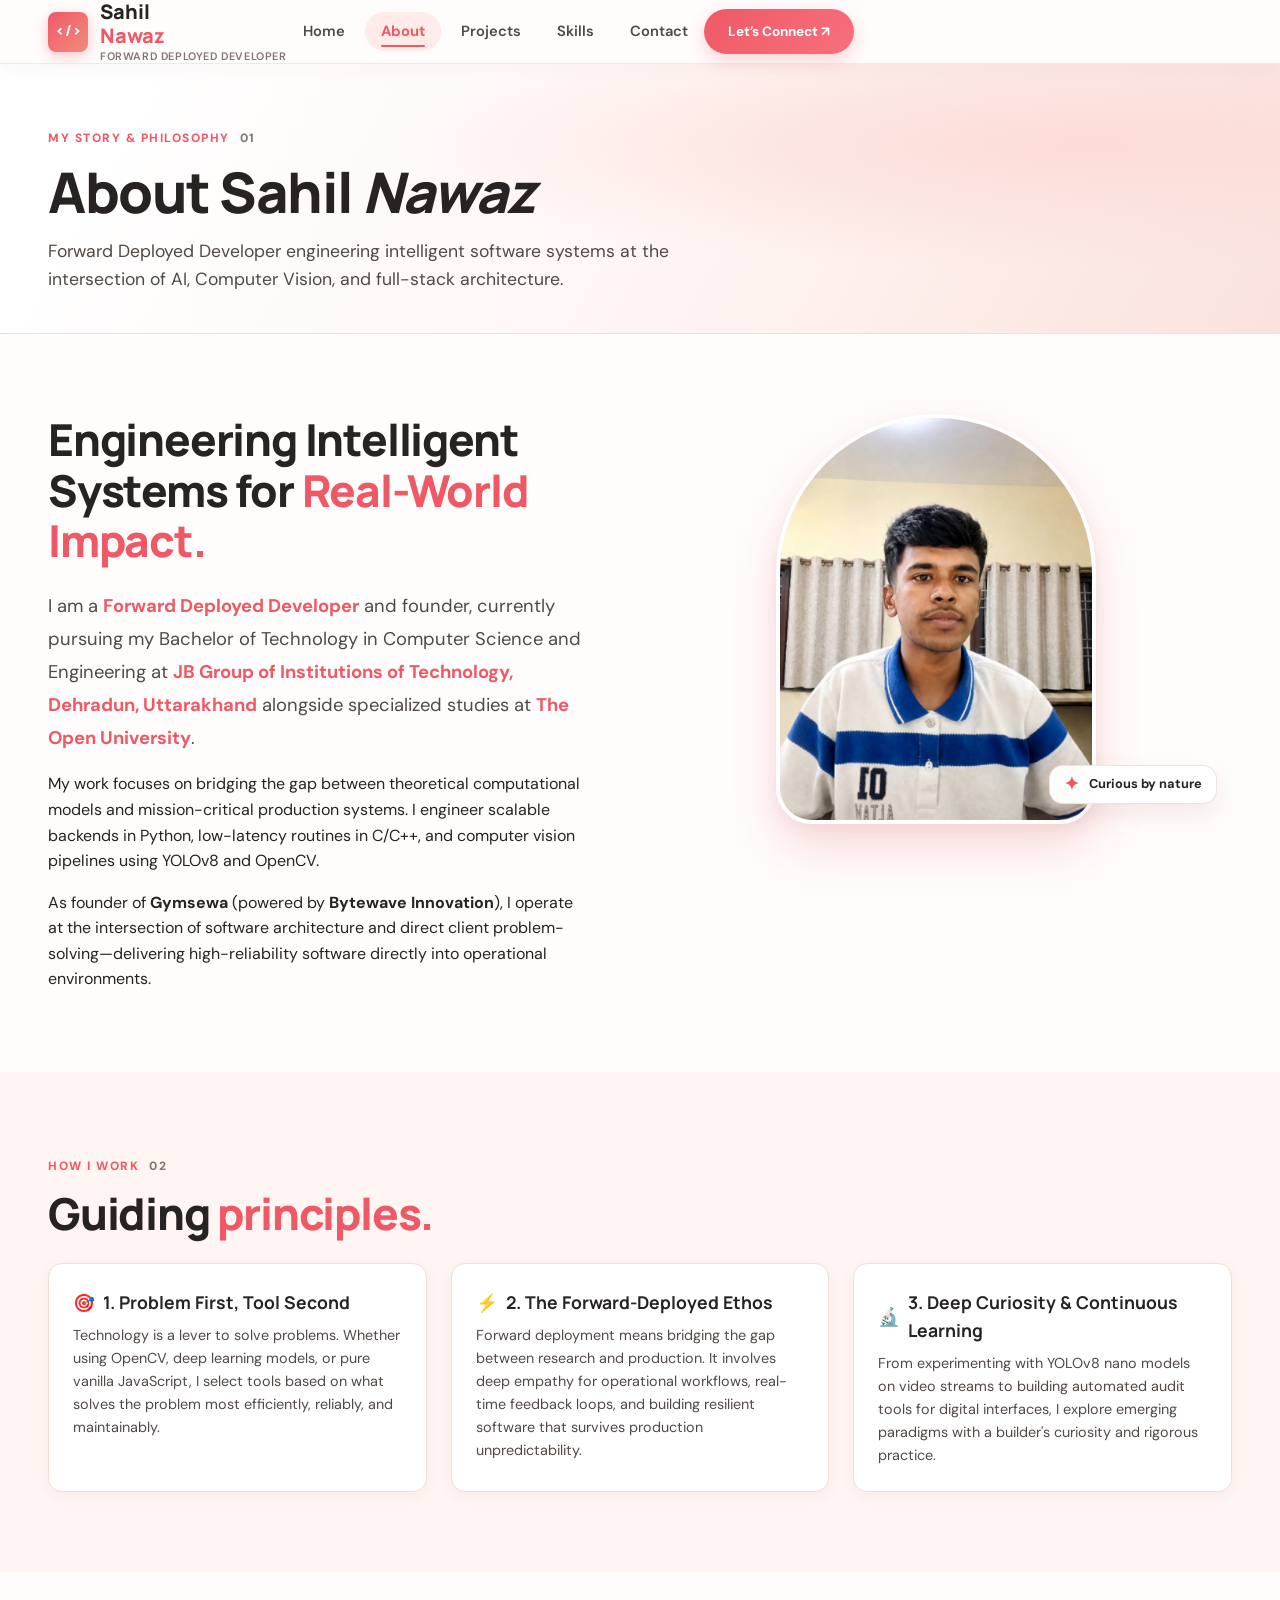
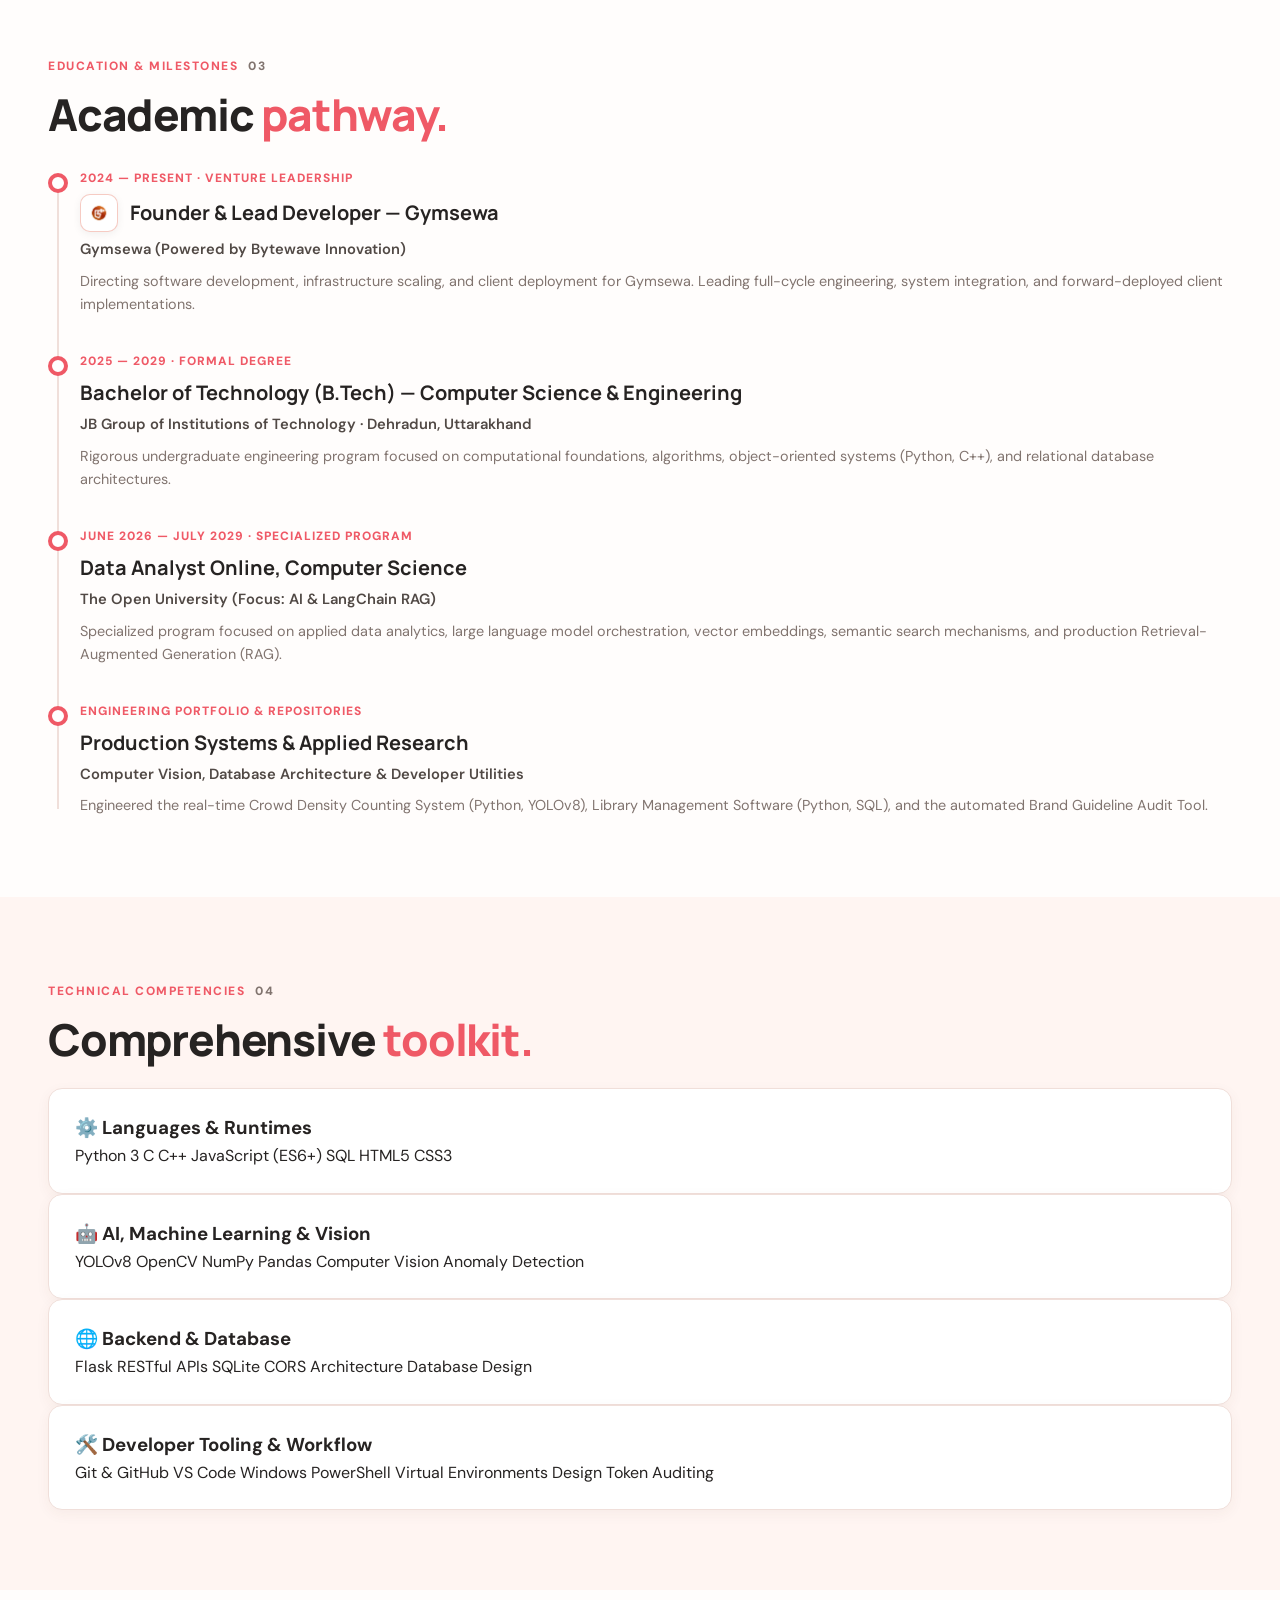
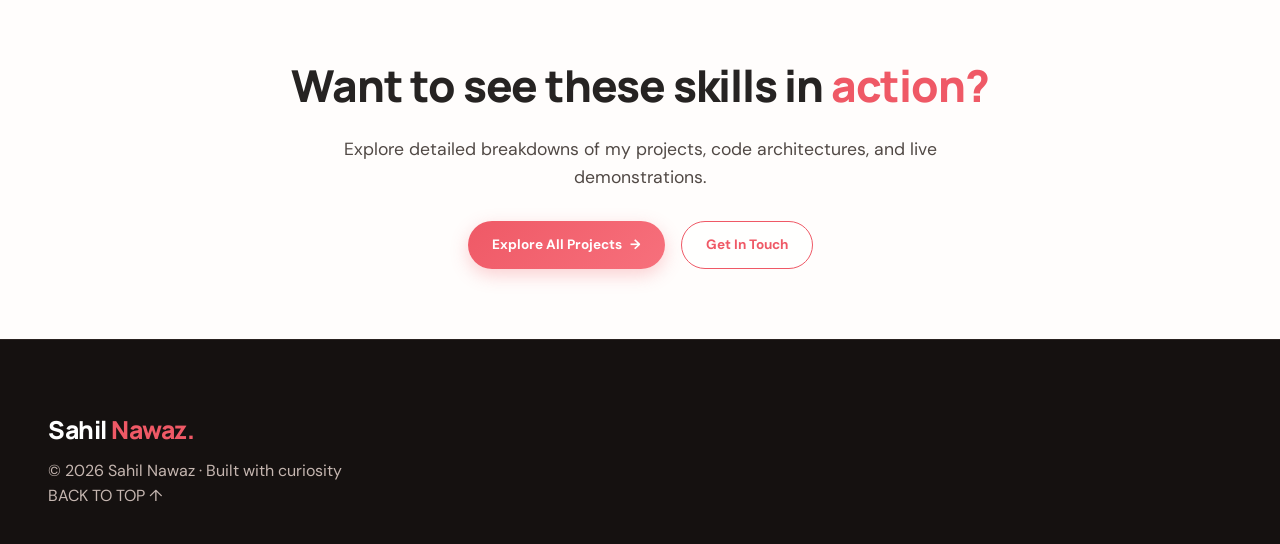
==== commit f9b8eae9: "Add official Gymsewa logo to home overview, experience cards, and timeline" ====
--- a/frontend/about.html
+++ b/frontend/about.html
@@ -120,7 +120,12 @@
           <div class="timeline-item">
             <div class="timeline-dot"></div>
             <div class="timeline-date">2024 — PRESENT · VENTURE LEADERSHIP</div>
-            <h3 class="timeline-title">Founder & Lead Developer — Gymsewa</h3>
+            <div style="display: flex; align-items: center; gap: 12px; margin-bottom: 6px;">
+              <div style="width: 38px; height: 38px; border-radius: 10px; background: #ffffff; border: 1px solid rgba(243, 181, 170, 0.7); display: flex; align-items: center; justify-content: center; padding: 4px; box-shadow: 0 2px 8px rgba(0,0,0,0.06); flex-shrink: 0;">
+                <img src="images/gymsewa-logo.png" alt="Gymsewa Logo" style="width: 100%; height: 100%; object-fit: contain; display: block;" loading="lazy">
+              </div>
+              <h3 class="timeline-title" style="margin: 0;">Founder & Lead Developer — Gymsewa</h3>
+            </div>
             <div class="timeline-institution">Gymsewa (Powered by Bytewave Innovation)</div>
             <p class="timeline-desc">
               Directing software development, infrastructure scaling, and client deployment for Gymsewa. Leading full-cycle engineering, system integration, and forward-deployed client implementations.
--- a/frontend/css/style.css
+++ b/frontend/css/style.css
@@ -5066,7 +5066,7 @@
   width: 52px;
   height: 52px;
   border-radius: 14px;
-  background: var(--primary-soft);
+  background: #ffffff;
   border: 1px solid rgba(243, 181, 170, 0.6);
   display: flex;
   align-items: center;
@@ -5074,6 +5074,15 @@
   font-size: 1.6rem;
   box-shadow: 0 4px 14px rgba(239, 89, 102, 0.12);
   flex-shrink: 0;
+  overflow: hidden;
+  padding: 4px;
+}
+
+.home-exp-icon img.gymsewa-logo-img {
+  width: 100%;
+  height: 100%;
+  object-fit: contain;
+  display: block;
 }
 
 .home-exp-title-row {
@@ -5233,7 +5242,7 @@
   width: 68px;
   height: 68px;
   border-radius: 18px;
-  background: linear-gradient(135deg, #fff0ed 0%, #ffe2dc 100%);
+  background: #ffffff;
   border: 1px solid rgba(243, 181, 170, 0.7);
   display: flex;
   align-items: center;
@@ -5241,6 +5250,28 @@
   font-size: 2.2rem;
   box-shadow: 0 6px 20px rgba(223, 117, 104, 0.15);
   flex-shrink: 0;
+  overflow: hidden;
+  padding: 6px;
+}
+
+.exp-brand-icon-box img.gymsewa-logo-img-lg {
+  width: 100%;
+  height: 100%;
+  object-fit: contain;
+  display: block;
+}
+
+.overview-icon-badge.overview-logo-badge {
+  background: #ffffff;
+  padding: 5px;
+  overflow: hidden;
+}
+
+.overview-icon-badge img.overview-badge-logo {
+  width: 100%;
+  height: 100%;
+  object-fit: contain;
+  display: block;
 }
 
 .exp-brand-details {
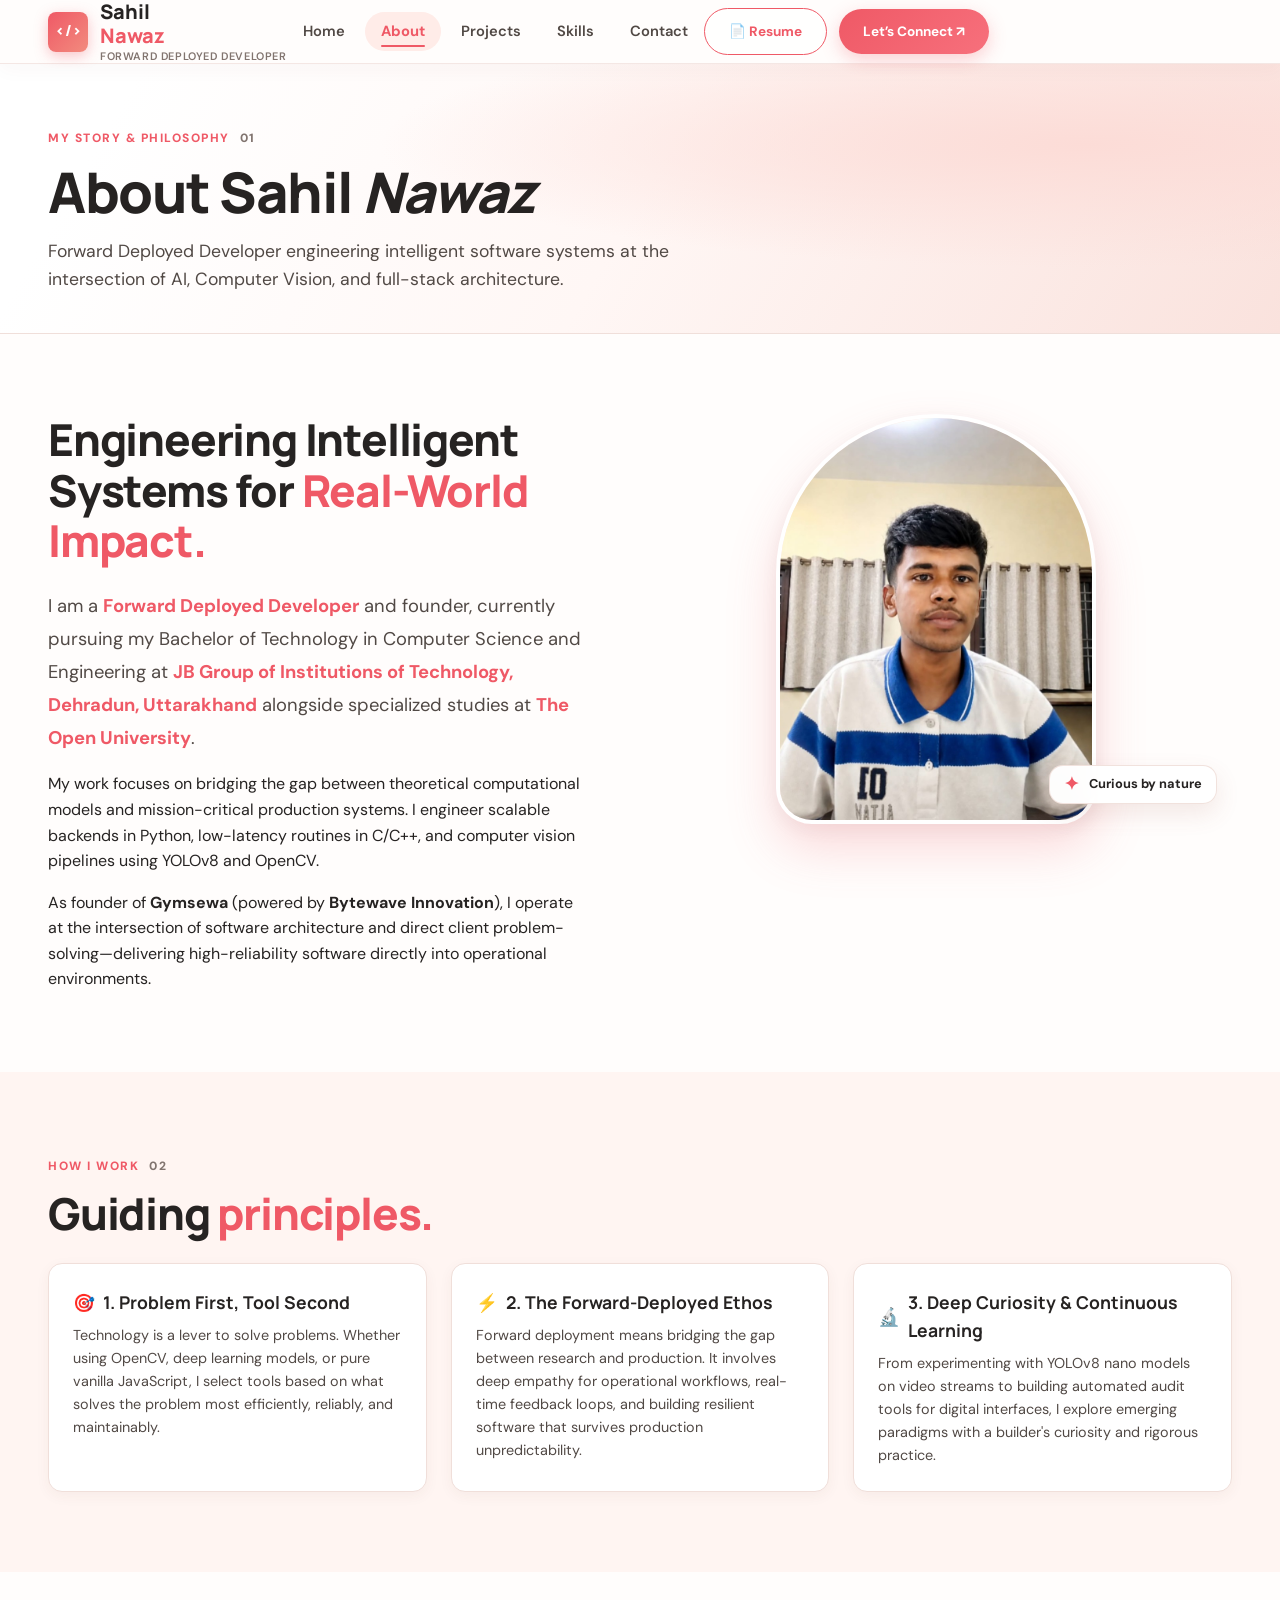
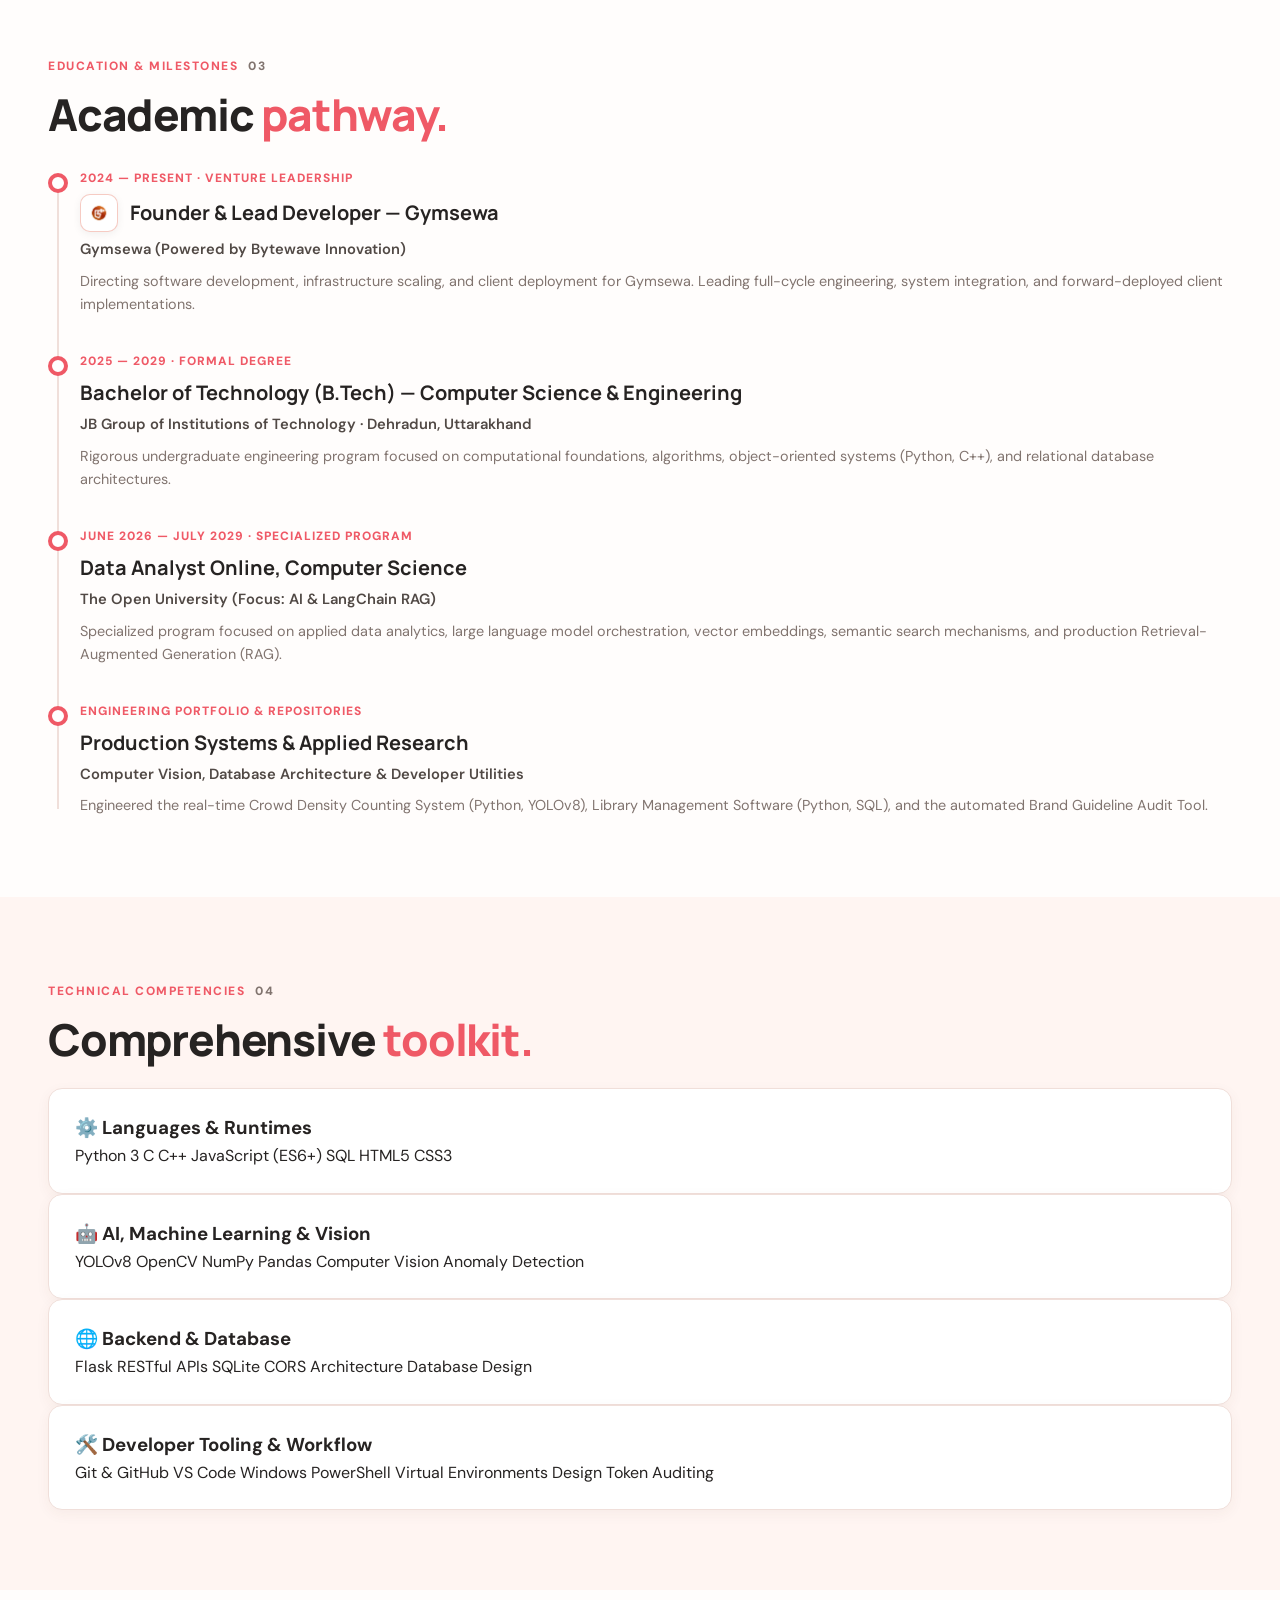
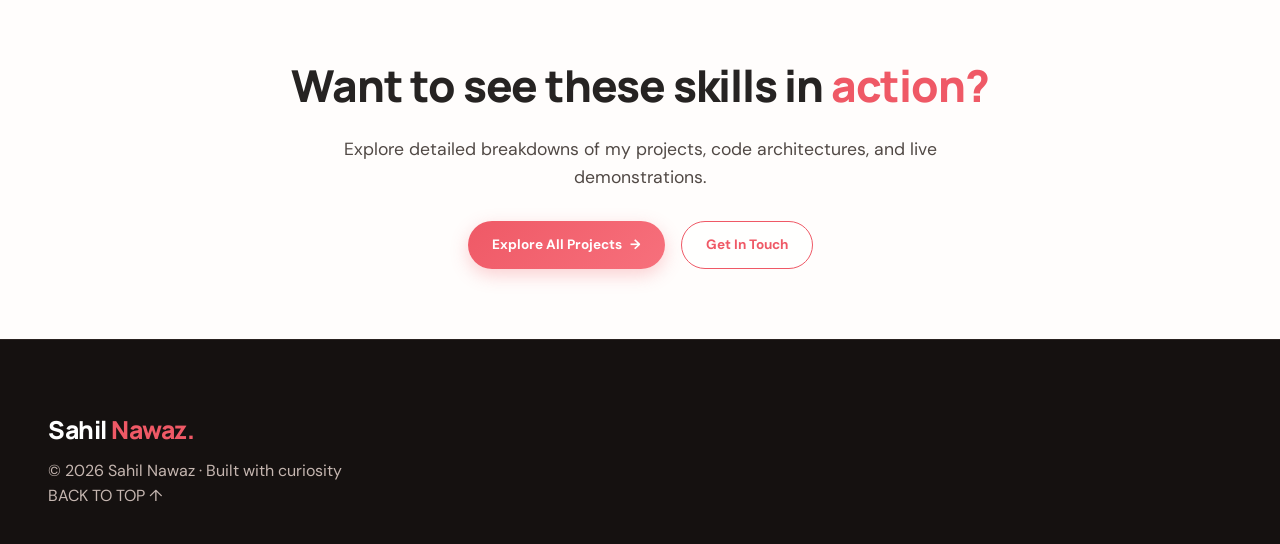
==== commit af6a8d62: "Complete portfolio improvement, ATS-friendly resume generation, and navbar resume integration" ====
--- a/frontend/about.html
+++ b/frontend/about.html
@@ -38,6 +38,7 @@
       </nav>
 
       <div class="nav-actions">
+        <a href="/Sahil_Nawaz_Resume.pdf" target="_blank" rel="noopener noreferrer" class="btn-secondary" style="margin-right: 8px;">📄 Resume</a>
         <a href="index.html#contact" class="btn-primary">Let’s Connect ↗</a>
       </div>
     </div>
--- a/frontend/css/style.css
+++ b/frontend/css/style.css
@@ -271,6 +271,91 @@
   flex-shrink: 0;
 }
 
+/* Navbar Resume Button & Button Group */
+.resume-btn-group {
+  display: inline-flex;
+  align-items: center;
+  gap: 0;
+  border-radius: var(--radius-full);
+  background: var(--bg-soft);
+  border: 1px solid var(--border);
+  overflow: hidden;
+  transition: all 0.25s ease;
+  margin-right: 12px;
+}
+
+.resume-btn-group:hover {
+  border-color: var(--primary);
+  box-shadow: 0 4px 14px rgba(223, 117, 104, 0.2);
+}
+
+.btn-resume {
+  display: inline-flex;
+  align-items: center;
+  gap: 6px;
+  padding: 9px 16px;
+  font-size: 0.84rem;
+  font-weight: 700;
+  color: var(--text-dark);
+  text-decoration: none;
+  background: transparent;
+  border: none;
+  transition: all 0.2s ease;
+}
+
+.btn-resume:hover {
+  background: var(--primary);
+  color: #ffffff;
+  text-decoration: none;
+}
+
+.btn-resume-download {
+  display: inline-flex;
+  align-items: center;
+  justify-content: center;
+  padding: 9px 12px;
+  font-size: 0.84rem;
+  font-weight: 700;
+  color: var(--primary);
+  text-decoration: none;
+  border-left: 1px solid var(--border);
+  background: transparent;
+  transition: all 0.2s ease;
+}
+
+.btn-resume-download:hover {
+  background: var(--primary);
+  color: #ffffff;
+  text-decoration: none;
+}
+
+/* Quick Resume Pill on Mobile Header */
+.header-mobile-actions {
+  display: none;
+  align-items: center;
+  gap: 8px;
+}
+
+.btn-mobile-quick-resume {
+  display: inline-flex;
+  align-items: center;
+  gap: 4px;
+  padding: 7px 12px;
+  font-size: 0.78rem;
+  font-weight: 700;
+  color: var(--primary);
+  background: var(--primary-soft);
+  border: 1px solid var(--primary);
+  border-radius: var(--radius-full);
+  text-decoration: none;
+  transition: all 0.2s ease;
+}
+
+.btn-mobile-quick-resume:hover {
+  background: var(--primary);
+  color: #ffffff;
+}
+
 .mobile-nav-cta {
   display: none;
 }
@@ -2628,6 +2713,10 @@
     justify-content: center;
     min-width: 44px;
     min-height: 44px;
+  }
+
+  .header-mobile-actions {
+    display: inline-flex;
   }
 
   .header-cta {
@@ -2687,11 +2776,28 @@
   }
 
   .mobile-nav-cta {
-    display: block;
+    display: flex;
+    flex-direction: column;
+    gap: 12px;
     width: 100%;
     margin-top: 6px;
     padding-top: 14px;
     border-top: 1px solid var(--border);
+  }
+
+  .mobile-resume-wrap {
+    width: 100%;
+    margin-right: 0;
+  }
+
+  .mobile-resume-wrap .btn-resume {
+    flex-grow: 1;
+    justify-content: center;
+    padding: 12px 16px;
+  }
+
+  .mobile-resume-wrap .btn-resume-download {
+    padding: 12px 16px;
   }
 
   .mobile-nav-cta .btn-primary {
@@ -4853,6 +4959,202 @@
   margin-top: 20px;
 }
 
+/* Google Form & Meet Modal Header Extensions */
+.meet-header-actions-wrap {
+  display: flex;
+  align-items: center;
+  gap: 10px;
+}
+
+.meet-gform-badge-link {
+  display: inline-flex;
+  align-items: center;
+  gap: 6px;
+  font-size: 0.78rem;
+  font-weight: 700;
+  color: var(--primary);
+  background: rgba(223, 117, 104, 0.08);
+  border: 1px solid rgba(223, 117, 104, 0.35);
+  border-radius: 20px;
+  padding: 6px 12px;
+  text-decoration: none;
+  transition: all 0.2s ease;
+}
+
+.meet-gform-badge-link:hover {
+  background: var(--primary);
+  color: #ffffff;
+  border-color: var(--primary);
+  transform: translateY(-1px);
+}
+
+/* Contact Channel Google Form Card */
+.contact-channel-gform-card {
+  border: 1px solid rgba(114, 76, 219, 0.25);
+  background: linear-gradient(135deg, rgba(248, 245, 255, 0.04) 0%, rgba(30, 20, 18, 0.6) 100%);
+}
+
+.contact-channel-gform-card:hover {
+  border-color: #8b5cf6;
+}
+
+.channel-icon-badge.gform-badge {
+  background: rgba(139, 92, 246, 0.15);
+  color: #a78bfa;
+}
+
+/* Rich Booking Receipt Card inside Modal */
+.meet-modal-status.status-success-card {
+  background: #ffffff;
+  border: 1px solid rgba(12, 138, 85, 0.3);
+  box-shadow: 0 4px 20px rgba(12, 138, 85, 0.08);
+  padding: 20px;
+  border-radius: 16px;
+  margin-bottom: 20px;
+}
+
+.meet-receipt-card {
+  display: flex;
+  flex-direction: column;
+  gap: 14px;
+}
+
+.meet-receipt-header {
+  display: flex;
+  align-items: center;
+  gap: 12px;
+}
+
+.meet-receipt-check {
+  display: inline-flex;
+  align-items: center;
+  justify-content: center;
+  width: 38px;
+  height: 38px;
+  border-radius: 50%;
+  background: #e6f9f0;
+  color: #0c8a55;
+  font-size: 1.2rem;
+  font-weight: 900;
+  flex-shrink: 0;
+}
+
+.meet-receipt-title {
+  margin: 0 0 2px 0;
+  font-size: 1.05rem;
+  font-weight: 800;
+  color: #0c8a55;
+}
+
+.meet-receipt-badge {
+  display: inline-block;
+  font-family: monospace;
+  font-size: 0.76rem;
+  background: #f0fdf4;
+  color: #166534;
+  padding: 2px 8px;
+  border-radius: 4px;
+  border: 1px solid #bbf7d0;
+  font-weight: 700;
+}
+
+.meet-receipt-grid {
+  display: grid;
+  grid-template-columns: 1fr;
+  gap: 8px;
+  background: #fafafa;
+  border: 1px solid #f0eae7;
+  border-radius: 10px;
+  padding: 12px 14px;
+  font-size: 0.85rem;
+}
+
+.receipt-item {
+  display: flex;
+  justify-content: space-between;
+  align-items: center;
+  border-bottom: 1px dashed #f0eae7;
+  padding-bottom: 4px;
+}
+
+.receipt-item:last-child {
+  border-bottom: none;
+  padding-bottom: 0;
+}
+
+.receipt-item .r-label {
+  color: #7a6e69;
+  font-weight: 600;
+}
+
+.receipt-item .r-val {
+  color: #201a19;
+  font-weight: 700;
+}
+
+.meet-ticket-email {
+  font-size: 0.82rem;
+  line-height: 1.45;
+  padding: 10px 12px;
+  border-radius: 8px;
+}
+
+.meet-ticket-email.delivered {
+  background: #f0fdf4;
+  border: 1px solid #bbf7d0;
+  color: #166534;
+}
+
+.meet-ticket-email.pending {
+  background: #fff8f7;
+  border: 1px solid #fcd5ce;
+  color: #9c3b2e;
+}
+
+.meet-instant-buttons {
+  display: flex;
+  flex-wrap: wrap;
+  gap: 10px;
+  margin-top: 6px;
+}
+
+.btn-gcal {
+  background: #df7568 !important;
+  color: #ffffff !important;
+  border: none !important;
+  font-weight: 700 !important;
+}
+
+.btn-gcal:hover {
+  background: #cf6255 !important;
+  transform: translateY(-2px);
+  box-shadow: 0 4px 12px rgba(223, 117, 104, 0.35);
+}
+
+.btn-wa-receipt {
+  border-color: #25D366 !important;
+  color: #25D366 !important;
+  font-weight: 700 !important;
+}
+
+.btn-wa-receipt:hover {
+  background: #25D366 !important;
+  color: #ffffff !important;
+  transform: translateY(-2px);
+}
+
+.btn-gform-link {
+  border-color: #8b5cf6 !important;
+  color: #8b5cf6 !important;
+  font-weight: 700 !important;
+}
+
+.btn-gform-link:hover {
+  background: #8b5cf6 !important;
+  color: #ffffff !important;
+  transform: translateY(-2px);
+}
+
 /* Contact Channel Extensions for Meet & WhatsApp */
 .contact-channel-meet-card {
   width: 100%;
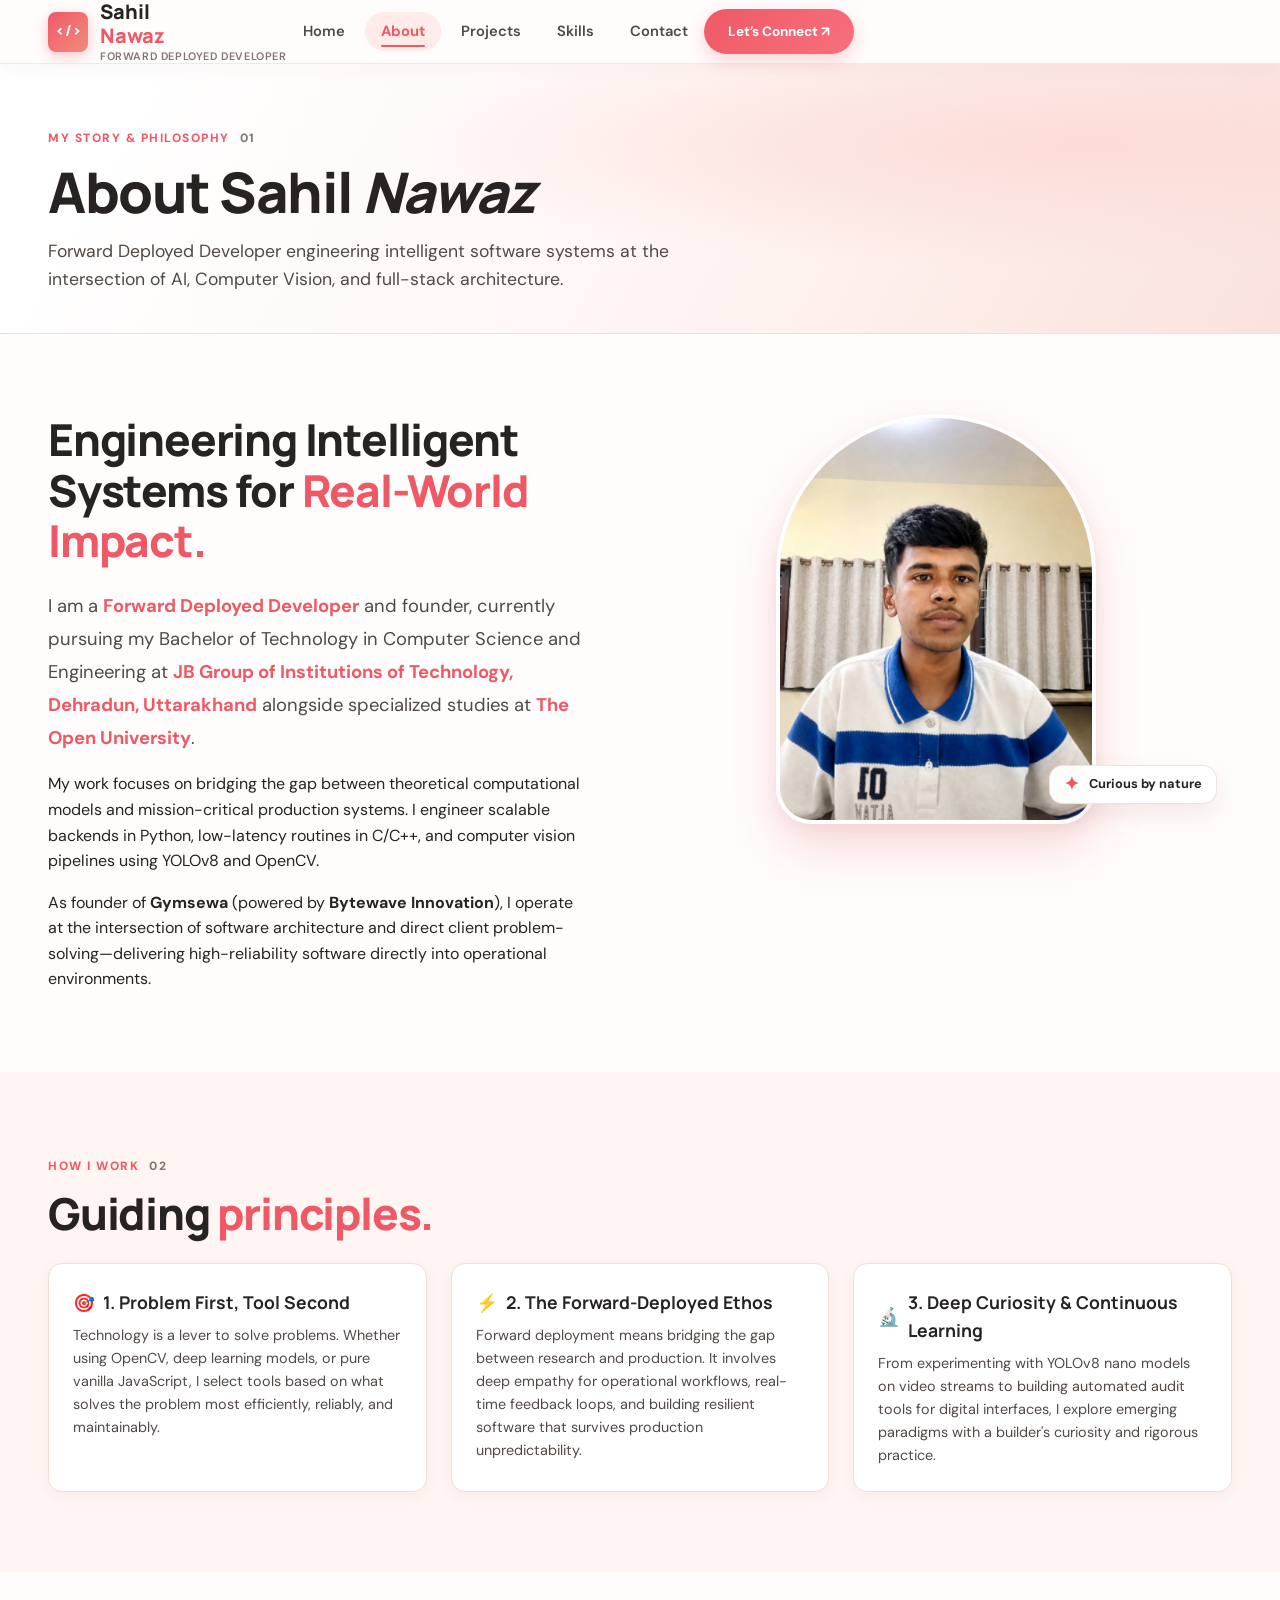
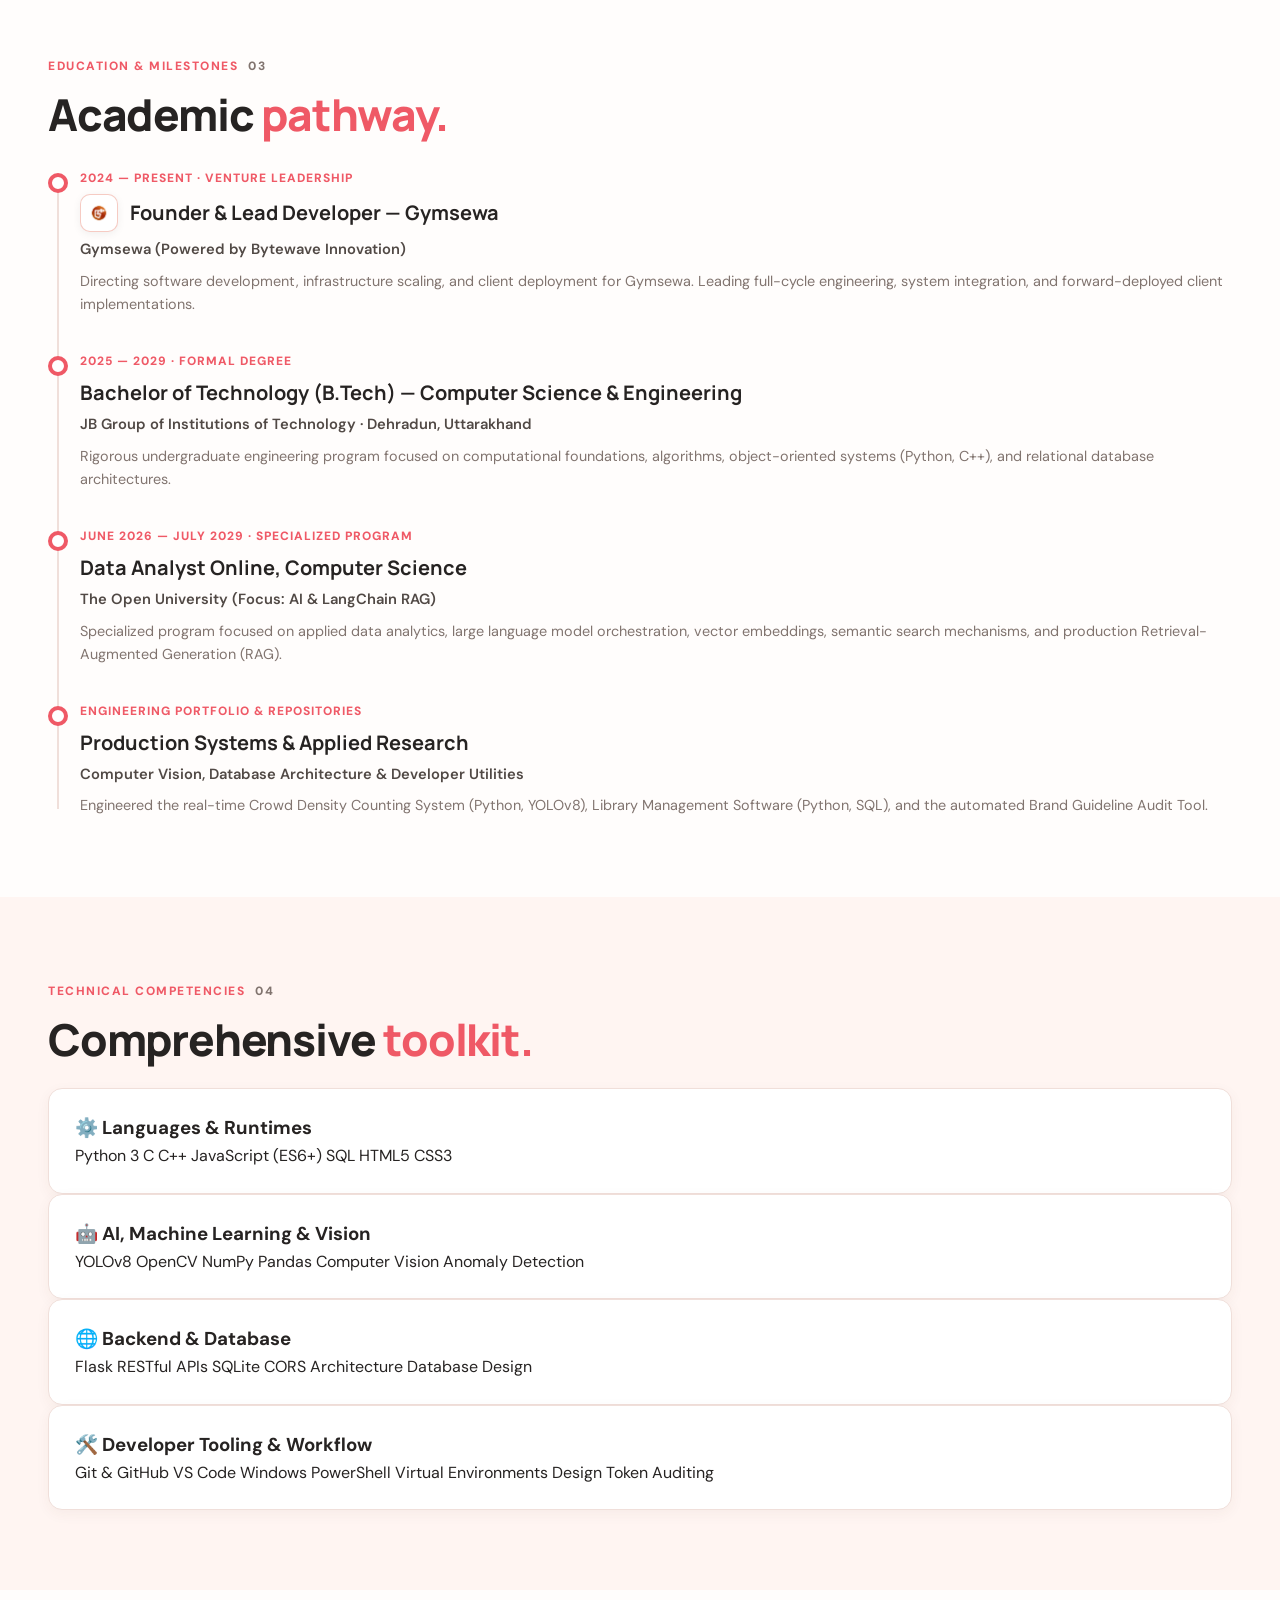
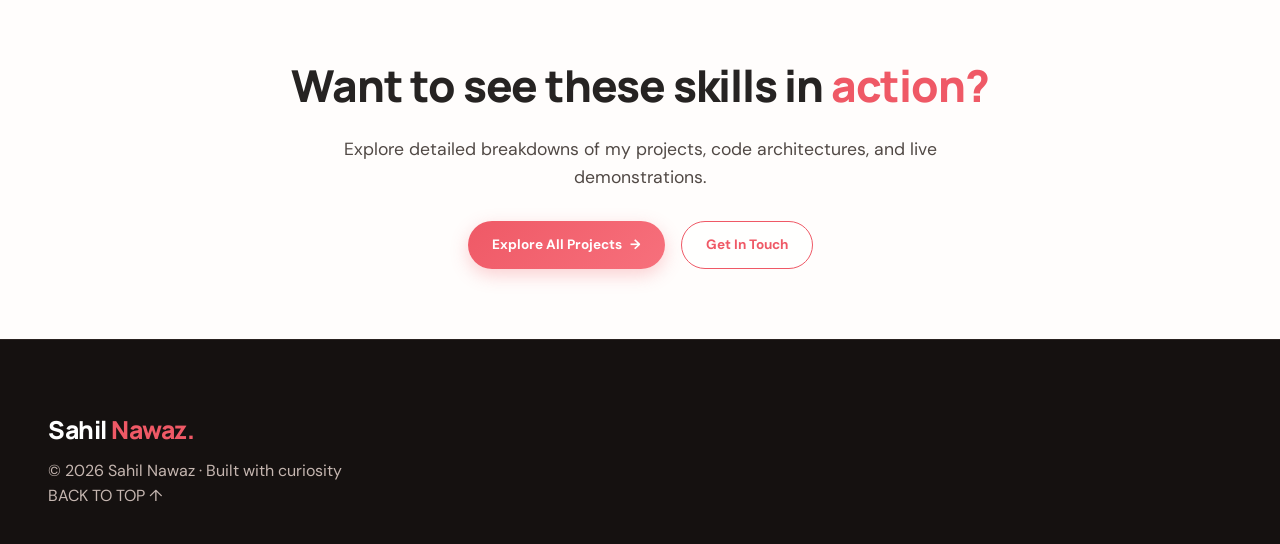
==== commit 04f91b5f: "Streamline Resume button to single navbar location and replace UI form with direct channels hub" ====
--- a/frontend/about.html
+++ b/frontend/about.html
@@ -38,7 +38,6 @@
       </nav>
 
       <div class="nav-actions">
-        <a href="/Sahil_Nawaz_Resume.pdf" target="_blank" rel="noopener noreferrer" class="btn-secondary" style="margin-right: 8px;">📄 Resume</a>
         <a href="index.html#contact" class="btn-primary">Let’s Connect ↗</a>
       </div>
     </div>
--- a/frontend/css/style.css
+++ b/frontend/css/style.css
@@ -271,89 +271,29 @@
   flex-shrink: 0;
 }
 
-/* Navbar Resume Button & Button Group */
-.resume-btn-group {
+/* Single Elegant Navbar Resume Button */
+.btn-resume-clean {
   display: inline-flex;
   align-items: center;
-  gap: 0;
+  gap: 6px;
+  padding: 9px 18px;
+  font-size: 0.85rem;
+  font-weight: 700;
   border-radius: var(--radius-full);
-  background: var(--bg-soft);
-  border: 1px solid var(--border);
-  overflow: hidden;
+  border: 1px solid var(--primary);
+  color: var(--primary);
+  background: transparent;
+  text-decoration: none;
   transition: all 0.25s ease;
   margin-right: 12px;
 }
 
-.resume-btn-group:hover {
-  border-color: var(--primary);
-  box-shadow: 0 4px 14px rgba(223, 117, 104, 0.2);
-}
-
-.btn-resume {
-  display: inline-flex;
-  align-items: center;
-  gap: 6px;
-  padding: 9px 16px;
-  font-size: 0.84rem;
-  font-weight: 700;
-  color: var(--text-dark);
-  text-decoration: none;
-  background: transparent;
-  border: none;
-  transition: all 0.2s ease;
-}
-
-.btn-resume:hover {
+.btn-resume-clean:hover {
   background: var(--primary);
   color: #ffffff;
+  transform: translateY(-1px);
+  box-shadow: 0 4px 14px rgba(223, 117, 104, 0.3);
   text-decoration: none;
-}
-
-.btn-resume-download {
-  display: inline-flex;
-  align-items: center;
-  justify-content: center;
-  padding: 9px 12px;
-  font-size: 0.84rem;
-  font-weight: 700;
-  color: var(--primary);
-  text-decoration: none;
-  border-left: 1px solid var(--border);
-  background: transparent;
-  transition: all 0.2s ease;
-}
-
-.btn-resume-download:hover {
-  background: var(--primary);
-  color: #ffffff;
-  text-decoration: none;
-}
-
-/* Quick Resume Pill on Mobile Header */
-.header-mobile-actions {
-  display: none;
-  align-items: center;
-  gap: 8px;
-}
-
-.btn-mobile-quick-resume {
-  display: inline-flex;
-  align-items: center;
-  gap: 4px;
-  padding: 7px 12px;
-  font-size: 0.78rem;
-  font-weight: 700;
-  color: var(--primary);
-  background: var(--primary-soft);
-  border: 1px solid var(--primary);
-  border-radius: var(--radius-full);
-  text-decoration: none;
-  transition: all 0.2s ease;
-}
-
-.btn-mobile-quick-resume:hover {
-  background: var(--primary);
-  color: #ffffff;
 }
 
 .mobile-nav-cta {
@@ -1794,13 +1734,124 @@
 }
 
 /* ==========================================================================
-   Contact Section & Form
+   Contact Section & Direct Channels Hub
    ========================================================================== */
 .contact-section {
   background-color: var(--dark);
   color: #ffffff;
   padding: 90px 0 70px;
   position: relative;
+}
+
+.contact-hub-wrapper {
+  max-width: 960px;
+  margin: 0 auto;
+}
+
+.contact-hub-header {
+  text-align: center;
+  max-width: 680px;
+  margin: 0 auto 36px;
+}
+
+.contact-hub-header .contact-subheading {
+  font-size: 1.85rem;
+  font-weight: 800;
+  color: #ffffff;
+  margin-bottom: 12px;
+}
+
+.contact-hub-header .contact-subtext {
+  font-size: 0.95rem;
+  color: rgba(255, 255, 255, 0.72);
+  line-height: 1.6;
+}
+
+.contact-channel-grid {
+  display: grid;
+  grid-template-columns: repeat(2, 1fr);
+  gap: 18px;
+}
+
+.contact-channel-card.featured-meet-card {
+  grid-column: 1 / -1;
+  background: linear-gradient(135deg, rgba(223, 117, 104, 0.18) 0%, rgba(30, 20, 18, 0.95) 100%);
+  border: 1px solid rgba(223, 117, 104, 0.65);
+  padding: 22px 26px;
+  display: flex;
+  align-items: center;
+  gap: 20px;
+  cursor: pointer;
+  width: 100%;
+  text-align: left;
+}
+
+.contact-channel-card.featured-meet-card:hover {
+  border-color: var(--primary);
+  background: linear-gradient(135deg, rgba(223, 117, 104, 0.28) 0%, rgba(38, 26, 24, 0.98) 100%);
+  transform: translateY(-2px);
+}
+
+.channel-tag-pill {
+  display: inline-block;
+  font-size: 0.72rem;
+  font-weight: 800;
+  text-transform: uppercase;
+  color: var(--primary);
+  background: rgba(223, 117, 104, 0.14);
+  padding: 2px 8px;
+  border-radius: 4px;
+  margin-bottom: 4px;
+}
+
+.channel-title-main {
+  display: block;
+  font-size: 1.15rem;
+  color: #ffffff;
+  margin-bottom: 4px;
+}
+
+.channel-detail {
+  display: block;
+  font-size: 0.8rem;
+  color: var(--accent);
+  margin-top: 3px;
+}
+
+.contact-assurance-card {
+  display: flex;
+  align-items: center;
+  gap: 16px;
+  margin-top: 26px;
+  padding: 18px 24px;
+  border-radius: var(--radius-md);
+  background: rgba(255, 255, 255, 0.03);
+  border: 1px solid rgba(243, 181, 170, 0.2);
+}
+
+.contact-assurance-card .assurance-icon {
+  font-size: 1.6rem;
+  flex-shrink: 0;
+}
+
+.contact-assurance-card b {
+  display: block;
+  color: #ffffff;
+  font-size: 0.92rem;
+  margin-bottom: 3px;
+}
+
+.contact-assurance-card p {
+  margin: 0;
+  font-size: 0.82rem;
+  color: rgba(255, 255, 255, 0.65);
+  line-height: 1.45;
+}
+
+@media (max-width: 768px) {
+  .contact-channel-grid {
+    grid-template-columns: 1fr;
+  }
 }
 
 .contact-grid {
